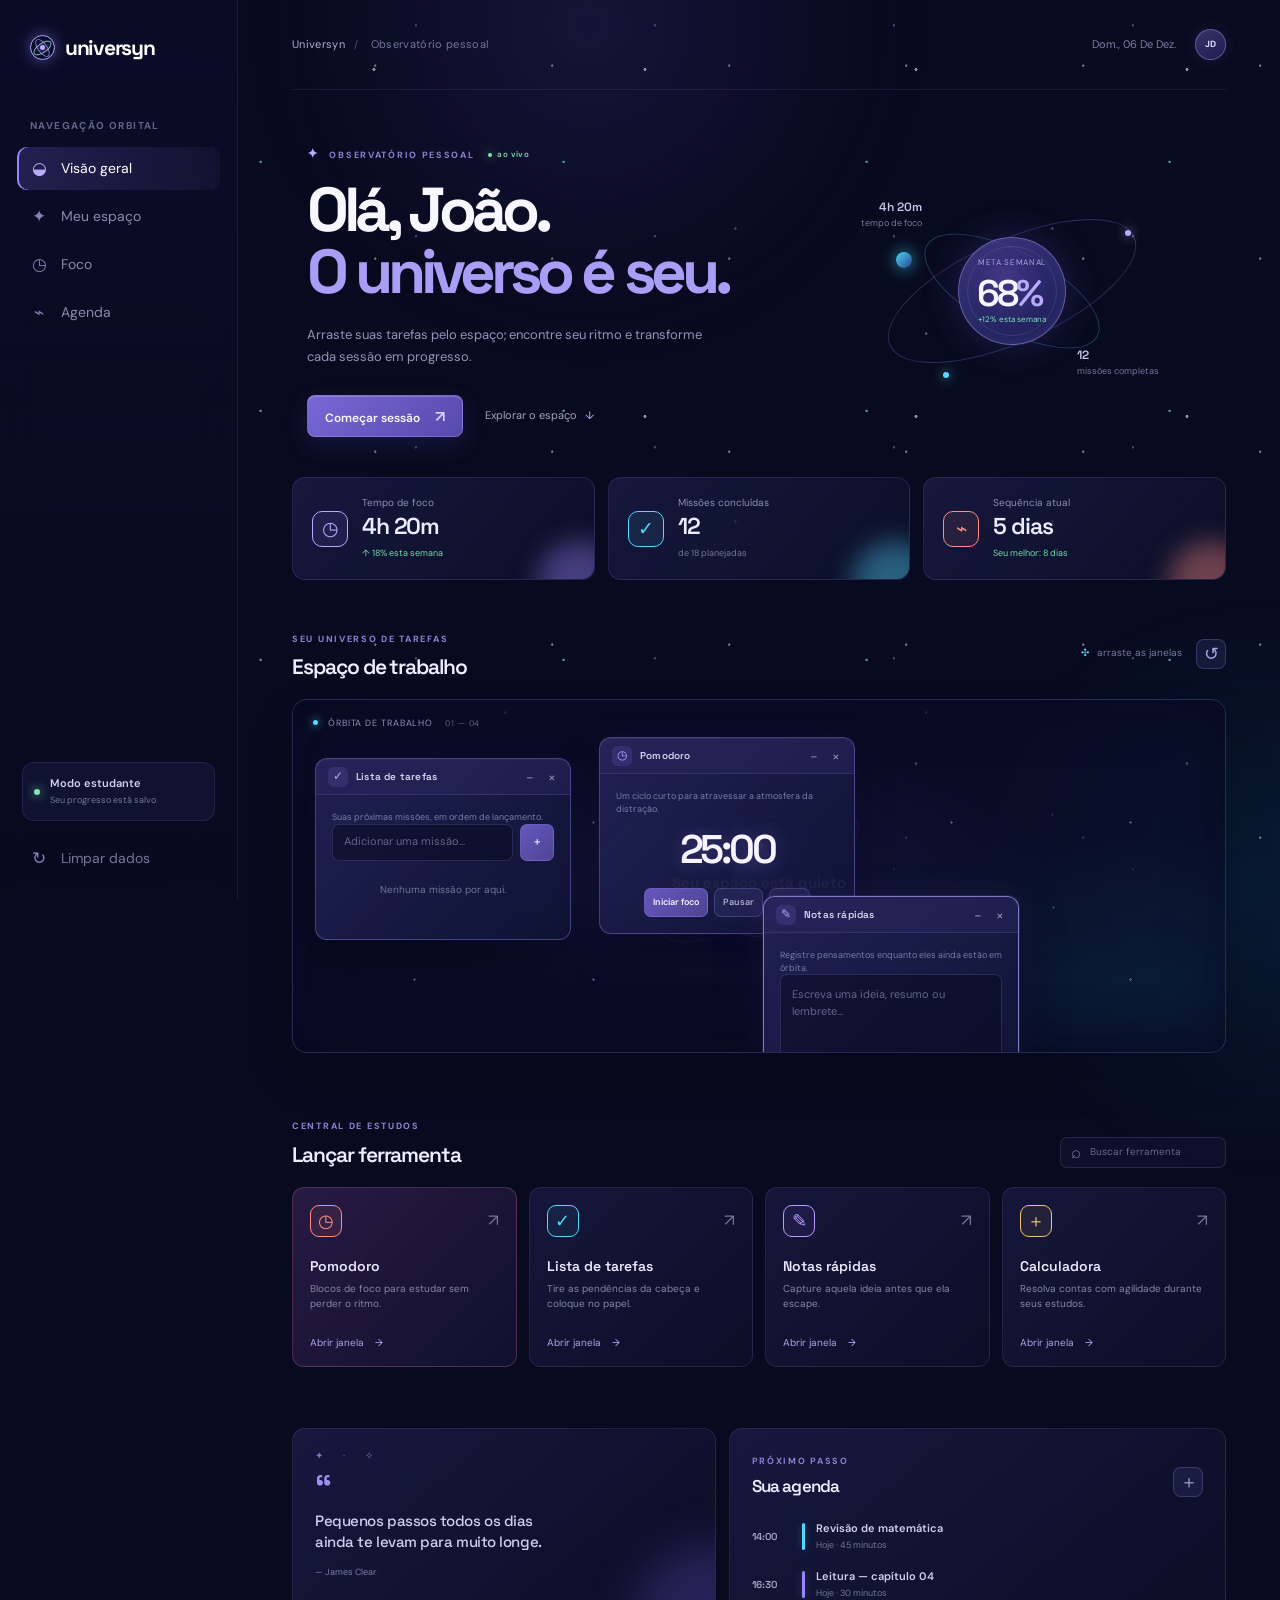
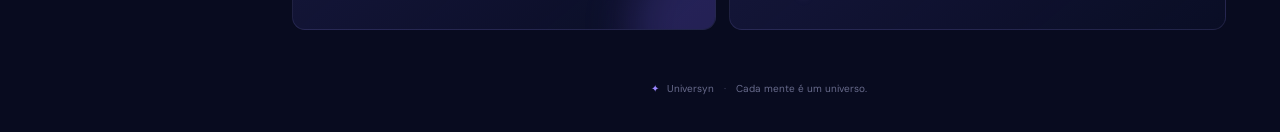
==== index.html @ 0c70b674 "Reapply "feat: retomar vibe espacial com janelas orbitais" This reverts commit a7b4dc9fd973f081919d8" ====
<!doctype html>
<html lang="pt-BR">
<head>
  <meta charset="UTF-8">
  <meta name="viewport" content="width=device-width, initial-scale=1.0">
  <meta name="theme-color" content="#080b1f">
  <meta name="description" content="Universyn — seu universo pessoal de estudos.">
  <title>Universyn — Seu universo de estudos</title>
  <link rel="preconnect" href="https://fonts.googleapis.com">
  <link rel="preconnect" href="https://fonts.gstatic.com" crossorigin>
  <link href="https://fonts.googleapis.com/css2?family=DM+Sans:wght@400;500;600;700&family=Space+Grotesk:wght@500;600;700&display=swap" rel="stylesheet">
  <link rel="stylesheet" href="style.css">
</head>
<body>
  <div class="ambient ambient-one" aria-hidden="true"></div>
  <div class="ambient ambient-two" aria-hidden="true"></div>
  <div class="stars stars-back" aria-hidden="true"></div>
  <div class="stars stars-front" aria-hidden="true"></div>

  <div class="app-shell">
    <aside class="sidebar" id="sidebar" aria-label="Navegação principal">
      <div class="sidebar-top">
        <a class="brand" href="#inicio" aria-label="Universyn início">
          <span class="brand-mark"><span></span></span>
          <span>universyn</span>
        </a>
        <button class="close-sidebar" id="close-sidebar" aria-label="Fechar menu">×</button>
      </div>
      <div class="sidebar-label">Navegação orbital</div>
      <nav class="nav-list">
        <a class="nav-link active" href="#inicio"><span class="nav-icon">◒</span><span>Visão geral</span></a>
        <a class="nav-link" href="#workspace"><span class="nav-icon">✦</span><span>Meu espaço</span></a>
        <a class="nav-link" href="#foco"><span class="nav-icon">◷</span><span>Foco</span></a>
        <a class="nav-link" href="#agenda"><span class="nav-icon">⌁</span><span>Agenda</span></a>
      </nav>
      <div class="sidebar-bottom">
        <div class="mini-card">
          <span class="status-dot"></span>
          <div><strong>Modo estudante</strong><small>Seu progresso está salvo</small></div>
        </div>
        <button class="nav-link ghost" id="reset-data"><span class="nav-icon">↻</span><span>Limpar dados</span></button>
      </div>
    </aside>

    <main class="main-content" id="inicio">
      <header class="topbar">
        <button class="mobile-menu" id="mobile-menu" aria-label="Abrir menu">☰</button>
        <div class="breadcrumb"><span>Universyn</span><i>/</i> Observatório pessoal</div>
        <div class="top-actions"><span class="date-label" id="current-date"></span><button class="avatar" aria-label="Perfil de João">JD</button></div>
      </header>

      <section class="hero-section">
        <div class="hero-copy">
          <div class="eyebrow"><span class="spark">✦</span> OBSERVATÓRIO PESSOAL <span class="live-pill"><b></b> ao vivo</span></div>
          <h1>Olá, João.<br><em>O universo é seu.</em></h1>
          <p>Arraste suas tarefas pelo espaço, encontre seu ritmo e transforme cada sessão em progresso.</p>
          <div class="hero-actions">
            <button class="primary-btn" data-open-tool="pomodoro">Começar sessão <span>↗</span></button>
            <a class="text-link" href="#workspace">Explorar o espaço <span>↓</span></a>
          </div>
        </div>
        <div class="hero-orbit" aria-label="Resumo do progresso semanal">
          <div class="planet planet-small"></div>
          <div class="orbit-ring ring-outer"></div>
          <div class="orbit-ring ring-inner"></div>
          <div class="orbit-dot dot-violet"></div>
          <div class="orbit-dot dot-cyan"></div>
          <div class="orbit-core"><span>meta semanal</span><strong>68<span>%</span></strong><small>+12% esta semana</small></div>
          <span class="orbit-caption caption-one">4h 20m <small>tempo de foco</small></span>
          <span class="orbit-caption caption-two">12 <small>missões completas</small></span>
        </div>
      </section>

      <section class="stats-grid" aria-label="Resumo dos estudos">
        <article class="stat-card stat-violet"><div class="stat-icon">◷</div><div><span>Tempo de foco</span><strong>4h 20m</strong><small class="positive">↑ 18% esta semana</small></div><span class="stat-glow"></span></article>
        <article class="stat-card stat-cyan"><div class="stat-icon">✓</div><div><span>Missões concluídas</span><strong id="completed-count">12</strong><small>de 18 planejadas</small></div><span class="stat-glow"></span></article>
        <article class="stat-card stat-orange"><div class="stat-icon">⌁</div><div><span>Sequência atual</span><strong>5 dias</strong><small class="positive">Seu melhor: 8 dias</small></div><span class="stat-glow"></span></article>
      </section>

      <section class="workspace-section" id="workspace">
        <div class="section-heading workspace-heading">
          <div><span class="eyebrow">SEU UNIVERSO DE TAREFAS</span><h2>Espaço de trabalho</h2></div>
          <div class="workspace-tools"><span class="drag-hint"><span class="drag-cursor">✣</span> arraste as janelas</span><button class="icon-btn" id="reset-windows" aria-label="Reorganizar janelas" title="Reorganizar janelas">↺</button></div>
        </div>
        <div class="workspace-stage" id="workspace-stage" aria-label="Área espacial para organizar suas ferramentas">
          <div class="stage-grid" aria-hidden="true"></div>
          <div class="stage-sun" aria-hidden="true"><span></span></div>
          <div class="stage-label"><span class="signal-dot"></span> órbita de trabalho <small>01 — 04</small></div>
          <div class="window-layer" id="window-layer"></div>
          <div class="empty-workspace" id="empty-workspace" hidden><span>✦</span><strong>Seu espaço está quieto</strong><p>Abra uma ferramenta para lançar uma nova janela em órbita.</p></div>
        </div>
        <div class="window-dock" id="window-dock" aria-label="Janelas minimizadas"></div>
      </section>

      <section class="tools-section" id="ferramentas">
        <div class="section-heading"><div><span class="eyebrow">CENTRAL DE ESTUDOS</span><h2>Lançar ferramenta</h2></div><div class="search-wrap"><span>⌕</span><input id="tool-search" type="search" placeholder="Buscar ferramenta" aria-label="Buscar ferramenta"></div></div>
        <section class="tools-grid" id="tools-grid">
          <article class="tool-card featured" data-tool-card data-name="pomodoro foco"><div class="tool-top"><span class="tool-symbol coral">◷</span><span class="card-arrow">↗</span></div><h3>Pomodoro</h3><p>Blocos de foco para estudar sem perder o ritmo.</p><button class="tool-link" data-open-tool="pomodoro">Abrir janela <span>→</span></button></article>
          <article class="tool-card" data-tool-card data-name="tarefas to do lista"><div class="tool-top"><span class="tool-symbol cyan">✓</span><span class="card-arrow">↗</span></div><h3>Lista de tarefas</h3><p>Tire as pendências da cabeça e coloque no papel.</p><button class="tool-link" data-open-tool="todo">Abrir janela <span>→</span></button></article>
          <article class="tool-card" data-tool-card data-name="notas anotacoes"><div class="tool-top"><span class="tool-symbol purple">✎</span><span class="card-arrow">↗</span></div><h3>Notas rápidas</h3><p>Capture aquela ideia antes que ela escape.</p><button class="tool-link" data-open-tool="notes">Abrir janela <span>→</span></button></article>
          <article class="tool-card" data-tool-card data-name="calculadora calculo"><div class="tool-top"><span class="tool-symbol gold">＋</span><span class="card-arrow">↗</span></div><h3>Calculadora</h3><p>Resolva contas com agilidade durante seus estudos.</p><button class="tool-link" data-open-tool="calculator">Abrir janela <span>→</span></button></article>
        </section>
      </section>

      <section class="bottom-grid" id="foco">
        <article class="quote-card"><div class="quote-stars">✦　·　✧</div><span class="quote-mark">“</span><p>Pequenos passos todos os dias ainda te levam para muito longe.</p><span class="quote-author">— James Clear</span></article>
        <article class="agenda-card" id="agenda"><div class="section-heading compact"><div><span class="eyebrow">PRÓXIMO PASSO</span><h2>Sua agenda</h2></div><button class="icon-btn" id="add-event" aria-label="Adicionar compromisso">＋</button></div><div class="agenda-item"><span class="agenda-time">14:00</span><div class="agenda-line blue-line"></div><div><strong>Revisão de matemática</strong><small>Hoje · 45 minutos</small></div></div><div class="agenda-item"><span class="agenda-time">16:30</span><div class="agenda-line purple-line"></div><div><strong>Leitura — capítulo 04</strong><small>Hoje · 30 minutos</small></div></div></article>
      </section>
      <footer><span class="footer-mark">✦</span> Universyn <span>·</span> Cada mente é um universo.</footer>
    </main>
  </div>

  <div class="toast" id="toast" role="status" aria-live="polite"></div>
  <script src="script.js"></script>
</body>
</html>
---- style.css ----
@import url('https://fonts.googleapis.com/css2?family=DM+Sans:wght@400;500;600;700&family=Space+Grotesk:wght@500;600;700&display=swap');

:root {
  --ink: #f5f4ff;
  --muted: #9294b8;
  --subtle: #64678f;
  --line: rgba(164, 161, 255, .14);
  --panel: rgba(18, 21, 55, .66);
  --panel-strong: rgba(23, 26, 67, .94);
  --violet: #9a86ff;
  --violet-bright: #b7aaff;
  --cyan: #55d8ff;
  --coral: #ff8d86;
  --gold: #f3c478;
  --green: #82e6b1;
  --sidebar-width: 238px;
  --ease-out: cubic-bezier(.23, 1, .32, 1);
  --ease-in-out: cubic-bezier(.77, 0, .175, 1);
}

* { box-sizing: border-box; }
html { scroll-behavior: smooth; }
body {
  margin: 0;
  min-width: 320px;
  background: #080b1f;
  color: var(--ink);
  font-family: 'DM Sans', sans-serif;
  font-size: 14px;
  line-height: 1.45;
  overflow-x: hidden;
}
button, input, textarea { font: inherit; }
button, a { -webkit-tap-highlight-color: transparent; }
button { cursor: pointer; }
a { color: inherit; text-decoration: none; }

.ambient, .stars { position: fixed; pointer-events: none; z-index: -2; }
.ambient { border-radius: 999px; filter: blur(8px); opacity: .7; }
.ambient-one { width: 54vw; height: 54vw; left: 19vw; top: -25vw; background: radial-gradient(circle, rgba(78, 63, 167, .27), rgba(24, 24, 77, .08) 55%, transparent 70%); }
.ambient-two { width: 48vw; height: 48vw; right: -22vw; bottom: -23vw; background: radial-gradient(circle, rgba(0, 151, 202, .16), transparent 68%); }
.stars { inset: 0; opacity: .55; background-repeat: repeat; }
.stars-back { z-index: -3; background-image: radial-gradient(circle at 12% 34%, rgba(255,255,255,.75) 0 1px, transparent 1.5px), radial-gradient(circle at 74% 12%, rgba(151,178,255,.65) 0 1px, transparent 1.5px), radial-gradient(circle at 32% 78%, rgba(255,255,255,.45) 0 1px, transparent 1.5px); background-size: 177px 193px, 239px 211px, 317px 293px; }
.stars-front { z-index: -1; opacity: .7; background-image: radial-gradient(circle at 38% 20%, rgba(255,255,255,.8) 0 1.2px, transparent 1.8px), radial-gradient(circle at 86% 65%, rgba(141,221,255,.8) 0 1px, transparent 1.6px), radial-gradient(circle at 20% 88%, rgba(189,170,255,.6) 0 1px, transparent 1.7px); background-size: 271px 347px, 303px 249px, 421px 379px; animation: star-drift 22s linear infinite; }
@keyframes star-drift { to { transform: translate3d(-20px, 14px, 0); } }

.app-shell { display: flex; min-height: 100vh; position: relative; }
.sidebar { width: var(--sidebar-width); min-height: 100vh; padding: 34px 17px 20px; display: flex; flex-direction: column; border-right: 1px solid rgba(165, 156, 255, .1); background: linear-gradient(180deg, rgba(10, 13, 40, .86), rgba(8, 11, 31, .54)); backdrop-filter: blur(22px); position: fixed; inset: 0 auto 0 0; z-index: 20; }
.sidebar-top { display: flex; align-items: center; justify-content: space-between; padding: 0 13px; }
.brand { display: inline-flex; align-items: center; gap: 10px; color: #fff; font: 700 21px 'Space Grotesk', sans-serif; letter-spacing: -.06em; }
.brand-mark { width: 25px; height: 25px; display: grid; place-items: center; border: 1.5px solid var(--violet-bright); border-radius: 50%; box-shadow: 0 0 15px rgba(148, 125, 255, .5); position: relative; }
.brand-mark::before, .brand-mark::after { content: ''; position: absolute; width: 19px; height: 8px; border: 1px solid rgba(159, 239, 255, .75); border-radius: 50%; transform: rotate(-35deg); }
.brand-mark::after { transform: rotate(55deg); border-color: rgba(178, 153, 255, .7); }
.brand-mark span { width: 5px; height: 5px; border-radius: 50%; background: var(--violet-bright); box-shadow: 0 0 7px var(--violet-bright); }
.sidebar-label { color: #62658a; font-size: 10px; font-weight: 700; letter-spacing: .14em; text-transform: uppercase; margin: 58px 13px 13px; }
.nav-list { display: grid; gap: 5px; }
.nav-link { color: #898cad; display: flex; align-items: center; gap: 13px; width: 100%; min-height: 43px; padding: 0 13px; border: 0; border-radius: 10px; background: transparent; text-align: left; transition: background .18s ease-out, color .18s ease-out, transform .18s ease-out; }
.nav-link:hover { color: #e4e1ff; background: rgba(126, 110, 229, .1); }
.nav-link:active { transform: scale(.98); }
.nav-link.active { color: #fff; background: linear-gradient(90deg, rgba(119, 102, 222, .23), rgba(95, 86, 173, .09)); box-shadow: inset 2px 0 0 var(--violet); }
.nav-icon { width: 18px; color: #8582bb; font-size: 17px; text-align: center; }
.nav-link.active .nav-icon { color: var(--violet-bright); }
.sidebar-bottom { margin-top: auto; }
.mini-card { display: flex; align-items: center; gap: 10px; margin: 0 5px 16px; padding: 13px 11px; border: 1px solid rgba(128, 120, 210, .16); background: rgba(28, 30, 72, .45); border-radius: 12px; }
.status-dot, .signal-dot, .live-pill b { display: inline-block; width: 6px; height: 6px; flex: 0 0 auto; border-radius: 50%; background: var(--green); box-shadow: 0 0 11px var(--green); }
.mini-card strong, .mini-card small { display: block; }
.mini-card strong { color: #d4d2ee; font-size: 11px; font-weight: 600; }
.mini-card small { margin-top: 2px; color: #74779b; font-size: 9px; }
.nav-link.ghost { color: #74779a; }
.close-sidebar { display: none; border: 0; background: none; color: #9b9cc0; font-size: 27px; }

.main-content { width: min(1160px, calc(100% - var(--sidebar-width))); margin-left: var(--sidebar-width); padding: 0 54px 36px; }
.topbar { min-height: 90px; display: flex; align-items: center; justify-content: space-between; border-bottom: 1px solid rgba(164, 161, 255, .1); }
.breadcrumb { color: #73769e; font-size: 11px; letter-spacing: .03em; }
.breadcrumb span { color: #acadd0; }
.breadcrumb i { margin: 0 9px; color: #45486d; font-style: normal; }
.top-actions { display: flex; align-items: center; gap: 19px; }
.date-label { color: #7c7fa5; font-size: 11px; text-transform: capitalize; }
.avatar { width: 31px; height: 31px; border: 1px solid rgba(175, 165, 255, .4); border-radius: 50%; color: #dedbff; background: linear-gradient(145deg, #3b326b, #1a1e4d); font-size: 9px; font-weight: 700; box-shadow: 0 0 13px rgba(145, 125, 255, .13); }
.mobile-menu { display: none; border: 0; color: #d5d2f5; background: transparent; font-size: 20px; }

.hero-section { min-height: 350px; display: flex; align-items: center; justify-content: space-between; gap: 30px; padding: 55px 15px 30px; }
.hero-copy { max-width: 560px; }
.eyebrow { color: #8d83d3; font-size: 9px; font-weight: 700; letter-spacing: .19em; text-transform: uppercase; }
.spark { color: var(--violet-bright); font-size: 13px; margin-right: 6px; }
.live-pill { display: inline-flex; align-items: center; gap: 5px; margin-left: 10px; color: #7cdab1; font-size: 8px; font-weight: 600; letter-spacing: .05em; text-transform: lowercase; vertical-align: 1px; }
.live-pill b { width: 4px; height: 4px; }
h1, h2, h3, p { margin: 0; }
h1 { margin-top: 15px; color: #f8f7ff; font: 700 clamp(39px, 5vw, 62px)/1.01 'Space Grotesk', sans-serif; letter-spacing: -.08em; }
h1 em { color: #a99df6; font-style: normal; }
.hero-copy > p { max-width: 425px; margin-top: 20px; color: #9294b7; font-size: 13px; line-height: 1.7; }
.hero-actions { display: flex; align-items: center; gap: 22px; margin-top: 27px; }
.primary-btn { min-height: 42px; padding: 0 17px; border: 1px solid rgba(190, 182, 255, .25); border-radius: 8px; color: #faf9ff; background: linear-gradient(135deg, #7867d5, #5849ad); font-size: 12px; font-weight: 600; box-shadow: 0 8px 22px rgba(73, 57, 181, .22), inset 0 1px 0 rgba(255,255,255,.18); transition: transform .16s var(--ease-out), box-shadow .16s ease-out; }
.primary-btn:hover { transform: translateY(-2px); box-shadow: 0 11px 28px rgba(73, 57, 181, .34), inset 0 1px 0 rgba(255,255,255,.18); }
.primary-btn:active, .icon-btn:active, .tool-link:active { transform: scale(.97); }
.primary-btn span { margin-left: 12px; color: #d7d0ff; font-size: 16px; }
.text-link { color: #a4a2bf; font-size: 11px; transition: color .18s ease-out; }
.text-link:hover { color: #e3defe; }
.text-link span { margin-left: 5px; color: var(--violet-bright); }

.hero-orbit { width: 290px; height: 230px; flex: 0 0 auto; position: relative; margin: 0 54px 0 0; }
.orbit-ring { position: absolute; left: 50%; top: 50%; border: 1px solid rgba(150, 138, 255, .25); border-radius: 50%; transform: translate(-50%, -50%) rotate(-24deg); }
.ring-outer { width: 268px; height: 103px; }
.ring-inner { width: 194px; height: 79px; border-color: rgba(93, 209, 255, .25); transform: translate(-50%, -50%) rotate(28deg); }
.orbit-core { position: absolute; left: 50%; top: 50%; width: 108px; height: 108px; display: flex; flex-direction: column; align-items: center; justify-content: center; border: 1px solid rgba(186, 172, 255, .43); border-radius: 50%; background: radial-gradient(circle at 42% 35%, rgba(113, 93, 218, .55), rgba(32, 34, 94, .95) 68%); box-shadow: 0 0 35px rgba(96, 75, 208, .27), inset 0 0 20px rgba(187, 173, 255, .13); transform: translate(-50%, -50%); z-index: 2; }
.orbit-core::before { content: ''; position: absolute; inset: 8px; border: 1px solid rgba(220, 214, 255, .12); border-radius: inherit; }
.orbit-core span { color: #aaa5da; font-size: 8px; letter-spacing: .08em; text-transform: uppercase; }
.orbit-core strong { margin: 1px 0 -3px; font: 600 37px 'Space Grotesk'; letter-spacing: -.08em; }
.orbit-core strong span { color: var(--violet-bright); font: inherit; }
.orbit-core small { color: #79e1b6; font-size: 8px; }
.planet { width: 16px; height: 16px; position: absolute; border-radius: 50%; background: linear-gradient(135deg, #4bd9f4, #27408e); box-shadow: 0 0 16px rgba(71, 215, 246, .75); }
.planet-small { left: 29px; top: 76px; }
.orbit-dot { width: 6px; height: 6px; position: absolute; border-radius: 50%; z-index: 3; }
.dot-violet { right: 26px; top: 54px; background: var(--violet-bright); box-shadow: 0 0 12px var(--violet-bright); }
.dot-cyan { left: 76px; bottom: 28px; background: var(--cyan); box-shadow: 0 0 12px var(--cyan); }
.orbit-caption { position: absolute; color: #c8c4ef; font: 600 12px 'Space Grotesk'; }
.orbit-caption small { display: block; margin-top: 2px; color: #74779c; font: 400 9px 'DM Sans'; }
.caption-one { left: -6px; top: 23px; text-align: right; }
.caption-two { right: -2px; bottom: 29px; }

.stats-grid { display: grid; grid-template-columns: repeat(3, 1fr); gap: 13px; padding: 10px 0 47px; }
.stat-card { min-height: 92px; display: flex; align-items: center; gap: 14px; padding: 18px 19px; border: 1px solid var(--line); border-radius: 13px; background: linear-gradient(130deg, rgba(27, 29, 72, .72), rgba(16, 19, 49, .48)); position: relative; overflow: hidden; transition: border-color .2s ease-out, transform .2s ease-out; }
.stat-card:hover { transform: translateY(-2px); border-color: rgba(170, 158, 255, .3); }
.stat-glow { position: absolute; width: 85px; height: 85px; right: -28px; bottom: -47px; border-radius: 50%; filter: blur(13px); opacity: .4; }
.stat-violet .stat-glow { background: var(--violet); }
.stat-cyan .stat-glow { background: var(--cyan); }
.stat-orange .stat-glow { background: var(--coral); }
.stat-icon { width: 36px; height: 36px; display: grid; place-items: center; border: 1px solid currentColor; border-radius: 10px; font-size: 19px; flex: 0 0 auto; }
.stat-violet .stat-icon { color: var(--violet-bright); background: rgba(138, 118, 248, .1); }
.stat-cyan .stat-icon { color: var(--cyan); background: rgba(83, 209, 246, .08); }
.stat-orange .stat-icon { color: var(--coral); background: rgba(255, 135, 128, .08); }
.stat-card span:not(.stat-glow) { display: block; color: #8d90b3; font-size: 10px; }
.stat-card strong { display: block; color: #ecebff; font: 600 23px 'Space Grotesk'; letter-spacing: -.05em; }
.stat-card small { color: #757899; font-size: 9px; }
.stat-card small.positive { color: #72dbac; }

.section-heading { display: flex; align-items: end; justify-content: space-between; gap: 20px; margin-bottom: 19px; }
h2 { margin-top: 6px; color: #eeeefe; font: 600 21px 'Space Grotesk'; letter-spacing: -.05em; }
.workspace-section { scroll-margin-top: 30px; }
.workspace-heading { align-items: center; }
.workspace-tools { display: flex; align-items: center; gap: 14px; }
.drag-hint { color: #777b9d; font-size: 10px; }
.drag-cursor { margin-right: 5px; color: var(--cyan); }
.icon-btn { width: 30px; height: 30px; display: grid; place-items: center; border: 1px solid rgba(151, 143, 239, .25); border-radius: 8px; color: #a9a4de; background: rgba(55, 53, 111, .32); font-size: 18px; transition: background .18s ease-out, transform .16s var(--ease-out); }
.icon-btn:hover { background: rgba(105, 88, 198, .27); }
.workspace-stage { height: 354px; border: 1px solid rgba(153, 147, 242, .2); border-radius: 15px; background: radial-gradient(ellipse at 43% 48%, rgba(59, 50, 137, .22), transparent 47%), radial-gradient(ellipse at 90% 80%, rgba(10, 130, 172, .1), transparent 36%), rgba(11, 14, 42, .65); box-shadow: inset 0 0 55px rgba(5, 6, 25, .5), 0 22px 45px rgba(2, 4, 18, .18); overflow: hidden; position: relative; }
.workspace-stage::before { content: ''; position: absolute; inset: 0; opacity: .5; background-image: radial-gradient(circle, rgba(211, 209, 255, .7) 0 1px, transparent 1.4px), radial-gradient(circle, rgba(94, 212, 255, .55) 0 1px, transparent 1.3px); background-position: 32px 44px, 118px 91px; background-size: 179px 157px, 257px 233px; }
.stage-grid { position: absolute; inset: -50%; opacity: .21; background-image: linear-gradient(rgba(143, 133, 234, .18) 1px, transparent 1px), linear-gradient(90deg, rgba(143, 133, 234, .18) 1px, transparent 1px); background-size: 44px 44px; transform: perspective(320px) rotateX(64deg) translateY(150px); transform-origin: center bottom; }
.stage-sun { position: absolute; left: 50%; top: 50%; width: 122px; height: 122px; border: 1px solid rgba(160, 143, 255, .17); border-radius: 50%; transform: translate(-50%, -50%); }
.stage-sun::before, .stage-sun::after { content: ''; position: absolute; inset: -22px; border: 1px solid rgba(99, 211, 246, .12); border-radius: 50%; transform: rotate(28deg) scaleY(.38); }
.stage-sun::after { inset: -53px; border-color: rgba(167, 135, 255, .1); transform: rotate(-30deg) scaleY(.35); }
.stage-sun span { position: absolute; inset: 33px; border-radius: 50%; background: radial-gradient(circle at 35% 30%, #8979de, #3c337f 52%, #1a1b52 78%); box-shadow: 0 0 50px rgba(105, 90, 225, .46), 0 0 90px rgba(80, 57, 200, .2); }
.stage-label { position: absolute; top: 17px; left: 20px; color: #8f91b5; font-size: 9px; letter-spacing: .1em; text-transform: uppercase; z-index: 2; }
.stage-label small { margin-left: 9px; color: #5f638b; font-size: 8px; }
.signal-dot { width: 5px; height: 5px; margin-right: 7px; vertical-align: 1px; background: var(--cyan); box-shadow: 0 0 8px var(--cyan); }
.window-layer { position: absolute; inset: 0; z-index: 4; }
.window-dock { min-height: 0; display: flex; flex-wrap: wrap; gap: 8px; margin-top: 10px; }
.window-dock:empty { display: none; }
.dock-item { min-height: 28px; display: inline-flex; align-items: center; gap: 7px; padding: 0 10px; border: 1px solid rgba(151, 143, 239, .22); border-radius: 7px; color: #b9b6df; background: rgba(35, 35, 79, .72); font-size: 10px; transition: background .18s ease-out, color .18s ease-out; }
.dock-item:hover { color: #fff; background: rgba(89, 74, 165, .58); }
.dock-item span { color: var(--violet-bright); }
.empty-workspace { position: absolute; inset: 0; z-index: 3; display: flex; align-items: center; justify-content: center; flex-direction: column; color: #8588ab; text-align: center; }
.empty-workspace > span { color: var(--violet-bright); font-size: 26px; }
.empty-workspace strong { margin-top: 8px; color: #d3d0f3; font: 600 15px 'Space Grotesk'; }
.empty-workspace p { max-width: 230px; margin-top: 4px; color: #727695; font-size: 10px; }

.tool-window { width: 256px; min-height: 182px; position: absolute; border: 1px solid rgba(168, 158, 255, .32); border-radius: 12px; background: linear-gradient(135deg, rgba(34, 34, 86, .95), rgba(15, 19, 52, .94)); box-shadow: 0 17px 37px rgba(1, 2, 14, .44), inset 0 1px 0 rgba(255,255,255,.07), 0 0 25px rgba(109, 89, 216, .08); overflow: hidden; transform-origin: center; animation: window-in .28s var(--ease-out) both; transition: box-shadow .18s ease-out, border-color .18s ease-out, opacity .18s ease-out; }
.tool-window:hover { border-color: rgba(176, 163, 255, .48); }
.tool-window.is-active { border-color: rgba(180, 168, 255, .68); box-shadow: 0 22px 43px rgba(1, 2, 14, .54), 0 0 0 1px rgba(154, 134, 255, .15), 0 0 34px rgba(109, 89, 216, .16); }
.tool-window.is-minimized { display: none; }
@keyframes window-in { from { opacity: 0; transform: scale(.96) translateY(7px); } to { opacity: 1; transform: scale(1) translateY(0); } }
.window-bar { height: 36px; display: flex; align-items: center; gap: 8px; padding: 0 9px 0 12px; border-bottom: 1px solid rgba(162, 152, 244, .14); background: rgba(43, 41, 99, .42); user-select: none; cursor: grab; }
.window-bar:active { cursor: grabbing; }
.window-symbol { width: 20px; height: 20px; display: grid; place-items: center; border-radius: 6px; color: var(--violet-bright); background: rgba(142, 121, 244, .15); font-size: 12px; }
.window-title { flex: 1; color: #d7d5ef; font: 600 10px 'Space Grotesk'; letter-spacing: .02em; }
.window-controls { display: flex; gap: 4px; }
.window-control { width: 18px; height: 18px; display: grid; place-items: center; padding: 0; border: 0; border-radius: 5px; color: #8e90b3; background: transparent; font-size: 14px; line-height: 1; }
.window-control:hover { color: #fff; background: rgba(255,255,255,.1); }
.window-control.close:hover { color: #ffaaa9; background: rgba(255, 103, 127, .13); }
.window-content { padding: 16px; }
.window-kicker { color: #777ca7; font-size: 9px; line-height: 1.4; }
.window-content form { display: flex; gap: 7px; margin-bottom: 10px; }
.field { width: 100%; min-height: 37px; padding: 0 11px; border: 1px solid rgba(153, 147, 224, .2); border-radius: 7px; outline: none; color: #e8e6ff; background: rgba(8, 11, 33, .53); font-size: 11px; transition: border-color .18s ease-out, box-shadow .18s ease-out; }
.field::placeholder { color: #626688; }
.field:focus { border-color: rgba(157, 139, 255, .62); box-shadow: 0 0 0 3px rgba(133, 111, 255, .1); }
.notes { min-height: 108px; padding: 11px; resize: vertical; line-height: 1.55; }
.modal-btn, .secondary-btn { min-height: 36px; padding: 0 11px; border: 1px solid rgba(174, 160, 255, .22); border-radius: 7px; color: #f4f1ff; background: linear-gradient(135deg, #6656be, #4e4493); font-size: 10px; font-weight: 600; white-space: nowrap; }
.modal-btn:hover { background: linear-gradient(135deg, #7967d4, #5d4fb0); }
.secondary-btn { color: #b0b0d1; background: rgba(70, 66, 129, .3); }
.secondary-btn:hover { color: #fff; background: rgba(92, 84, 167, .4); }
.todo-row { min-height: 33px; display: flex; align-items: center; gap: 8px; padding: 4px 0; border-bottom: 1px solid rgba(155, 148, 225, .1); }
.todo-row:last-child { border-bottom: 0; }
.todo-row input { accent-color: var(--violet); }
.todo-row span { flex: 1; color: #c8c7e4; font-size: 11px; }
.todo-row.done span { color: #787b9a; text-decoration: line-through; }
.todo-row button { border: 0; color: #757798; background: transparent; font-size: 16px; }
.todo-row button:hover { color: #ff999d; }
.empty-message { color: #727694; font-size: 10px; text-align: center; padding: 12px 0 2px; }
.timer { padding: 9px 0 13px; color: #f7f4ff; font: 600 40px 'Space Grotesk'; letter-spacing: -.08em; text-align: center; text-shadow: 0 0 18px rgba(166, 143, 255, .28); }
.timer-actions { display: flex; gap: 6px; justify-content: center; }
.timer-actions button { min-height: 29px; padding: 0 8px; font-size: 9px; }
.calc-display { margin-bottom: 9px; color: #e9e5ff; font: 600 17px 'Space Grotesk'; text-align: right; }
.calc-grid { display: grid; grid-template-columns: repeat(4, 1fr); gap: 5px; }
.calc-grid button { min-height: 27px; padding: 0; border: 1px solid rgba(140, 134, 208, .17); border-radius: 6px; color: #b9b9d8; background: rgba(71, 66, 134, .25); font-size: 10px; }
.calc-grid button:hover { color: #fff; background: rgba(110, 92, 196, .46); }

.tools-section { padding-top: 61px; scroll-margin-top: 20px; }
.search-wrap { width: 166px; height: 31px; display: flex; align-items: center; gap: 7px; padding: 0 10px; border: 1px solid rgba(150, 145, 223, .18); border-radius: 7px; background: rgba(22, 24, 60, .44); }
.search-wrap span { color: #787c9f; font-size: 17px; }
.search-wrap input { width: 100%; border: 0; outline: 0; color: #cfcced; background: transparent; font-size: 10px; }
.search-wrap input::placeholder { color: #66698b; }
.tools-grid { display: grid; grid-template-columns: repeat(4, 1fr); gap: 12px; }
.tool-card { min-height: 180px; display: flex; flex-direction: column; padding: 17px 17px 15px; border: 1px solid rgba(146, 140, 217, .15); border-radius: 12px; background: linear-gradient(135deg, rgba(28, 29, 73, .66), rgba(15, 19, 48, .5)); transition: transform .22s var(--ease-out), border-color .22s ease-out, background .22s ease-out; }
.tool-card:hover { transform: translateY(-4px); border-color: rgba(170, 157, 255, .4); background: linear-gradient(135deg, rgba(43, 40, 98, .78), rgba(17, 21, 55, .63)); }
.tool-card.featured { border-color: rgba(222, 124, 143, .26); background: linear-gradient(135deg, rgba(56, 34, 84, .67), rgba(23, 21, 61, .55)); }
.tool-top { display: flex; align-items: center; justify-content: space-between; }
.tool-symbol { width: 32px; height: 32px; display: grid; place-items: center; border: 1px solid currentColor; border-radius: 9px; font-size: 18px; }
.tool-symbol.coral { color: var(--coral); background: rgba(255, 133, 129, .09); }
.tool-symbol.cyan { color: var(--cyan); background: rgba(83, 207, 247, .07); }
.tool-symbol.purple { color: #bb9bff; background: rgba(160, 120, 255, .08); }
.tool-symbol.gold { color: var(--gold); background: rgba(241, 191, 108, .08); }
.card-arrow { color: #72759a; font-size: 17px; transition: transform .18s ease-out, color .18s ease-out; }
.tool-card:hover .card-arrow { color: #c1b8ff; transform: translate(2px, -2px); }
.tool-card h3 { margin-top: 20px; color: #edeaff; font: 600 14px 'Space Grotesk'; }
.tool-card p { min-height: 35px; margin-top: 6px; color: #8487a9; font-size: 10px; line-height: 1.55; }
.tool-link { align-self: flex-start; margin-top: auto; padding: 8px 0 0; border: 0; color: #aaa4e3; background: transparent; font-size: 10px; transition: color .18s ease-out, transform .16s var(--ease-out); }
.tool-link span { padding-left: 8px; color: var(--violet-bright); }
.tool-link:hover { color: #eeebff; }

.bottom-grid { display: grid; grid-template-columns: .92fr 1.08fr; gap: 13px; padding-top: 61px; scroll-margin-top: 20px; }
.quote-card, .agenda-card { min-height: 190px; border: 1px solid rgba(146, 140, 217, .15); border-radius: 13px; background: linear-gradient(140deg, rgba(29, 30, 77, .68), rgba(13, 17, 44, .5)); }
.quote-card { padding: 20px 22px; position: relative; overflow: hidden; }
.quote-card::after { content: ''; position: absolute; width: 170px; height: 170px; right: -85px; bottom: -84px; border-radius: 50%; background: rgba(119, 99, 236, .24); filter: blur(22px); }
.quote-stars { color: rgba(174, 155, 255, .7); font-size: 10px; letter-spacing: 5px; }
.quote-mark { display: block; margin-top: 15px; color: #9d90eb; font: 600 35px 'Space Grotesk'; line-height: .6; }
.quote-card p { max-width: 260px; margin-top: 11px; color: #d1cff0; font: 500 15px/1.42 'Space Grotesk'; letter-spacing: -.03em; }
.quote-author { display: block; margin-top: 13px; color: #7c7fa2; font-size: 9px; }
.agenda-card { padding: 20px 22px; }
.section-heading.compact { margin-bottom: 16px; }
.section-heading.compact h2 { font-size: 17px; }
.agenda-item { min-height: 48px; display: grid; grid-template-columns: 39px 3px 1fr; align-items: center; gap: 11px; }
.agenda-time { color: #a8a6c7; font: 600 10px 'Space Grotesk'; }
.agenda-line { width: 3px; height: 27px; border-radius: 4px; }
.blue-line { background: var(--cyan); box-shadow: 0 0 10px rgba(85, 216, 255, .32); }
.purple-line { background: var(--violet); box-shadow: 0 0 10px rgba(154, 134, 255, .32); }
.agenda-item strong, .agenda-item small { display: block; }
.agenda-item strong { color: #d3d1ed; font-size: 11px; font-weight: 600; }
.agenda-item small { margin-top: 2px; color: #747797; font-size: 9px; }
footer { padding: 52px 0 0; color: #686b8c; font-size: 10px; text-align: center; }
footer span:not(.footer-mark) { margin: 0 7px; color: #454866; }
.footer-mark { margin-right: 5px; color: var(--violet); }
.toast { position: fixed; left: 50%; bottom: 24px; z-index: 50; padding: 10px 15px; border: 1px solid rgba(170, 159, 255, .3); border-radius: 8px; color: #ebe8ff; background: rgba(28, 27, 68, .94); box-shadow: 0 13px 27px rgba(0,0,0,.25); font-size: 11px; opacity: 0; pointer-events: none; transform: translate(-50%, 10px); transition: opacity .2s var(--ease-out), transform .2s var(--ease-out); }
.toast.show { opacity: 1; transform: translate(-50%, 0); }
body.is-dragging { user-select: none; }
body.is-dragging .tool-window { transition: none; }

@media (max-width: 1000px) {
  .main-content { padding-left: 35px; padding-right: 35px; }
  .hero-orbit { margin-right: 0; transform: scale(.88); }
  .tools-grid { grid-template-columns: repeat(2, 1fr); }
}
@media (max-width: 760px) {
  :root { --sidebar-width: 0px; }
  .sidebar { width: 245px; padding-top: 22px; transform: translateX(-102%); box-shadow: 15px 0 35px rgba(0,0,0,.4); transition: transform .24s var(--ease-out); }
  .sidebar.open { transform: translateX(0); }
  .close-sidebar { display: block; }
  .main-content { width: 100%; margin-left: 0; padding: 0 20px 30px; }
  .topbar { min-height: 70px; }
  .mobile-menu { display: block; }
  .breadcrumb { margin-right: auto; margin-left: 13px; }
  .date-label { display: none; }
  .hero-section { min-height: unset; flex-direction: column; align-items: flex-start; padding: 47px 4px 20px; }
  .hero-orbit { align-self: center; margin: 12px 0 0; }
  .stats-grid { gap: 8px; padding-bottom: 35px; }
  .stat-card { gap: 9px; padding: 13px 10px; }
  .stat-icon { width: 29px; height: 29px; font-size: 15px; border-radius: 8px; }
  .stat-card strong { font-size: 17px; }
  .stat-card span:not(.stat-glow) { font-size: 8px; white-space: nowrap; }
  .stat-card small { font-size: 7px; }
  .workspace-stage { height: 390px; }
  .tool-window { width: min(256px, calc(100vw - 68px)); }
  .window-layer { overflow: hidden; }
  .tools-section, .bottom-grid { padding-top: 46px; }
  .section-heading { align-items: flex-start; flex-direction: column; gap: 13px; }
  .workspace-heading { flex-direction: row; align-items: center; }
  .drag-hint { display: none; }
  .search-wrap { width: 100%; }
  .bottom-grid { grid-template-columns: 1fr; }
}
@media (max-width: 470px) {
  h1 { font-size: 41px; }
  .hero-copy > p { font-size: 12px; }
  .hero-actions { gap: 15px; }
  .primary-btn { font-size: 11px; }
  .hero-orbit { transform: scale(.78); transform-origin: top center; margin-bottom: -30px; }
  .stats-grid { grid-template-columns: 1fr; }
  .stat-card { min-height: 67px; }
  .stat-card span:not(.stat-glow) { font-size: 10px; }
  .stat-card strong { font-size: 20px; }
  .stat-card small { font-size: 9px; }
  .workspace-stage { height: 420px; }
  .tool-window { width: calc(100% - 32px); }
  .tools-grid { grid-template-columns: 1fr; }
  .tool-card { min-height: 155px; }
  .workspace-tools { gap: 6px; }
  .workspace-heading h2 { font-size: 18px; }
}
@media (prefers-reduced-motion: reduce) {
  *, *::before, *::after { scroll-behavior: auto !important; animation-duration: .01ms !important; animation-iteration-count: 1 !important; transition-duration: .01ms !important; }
}
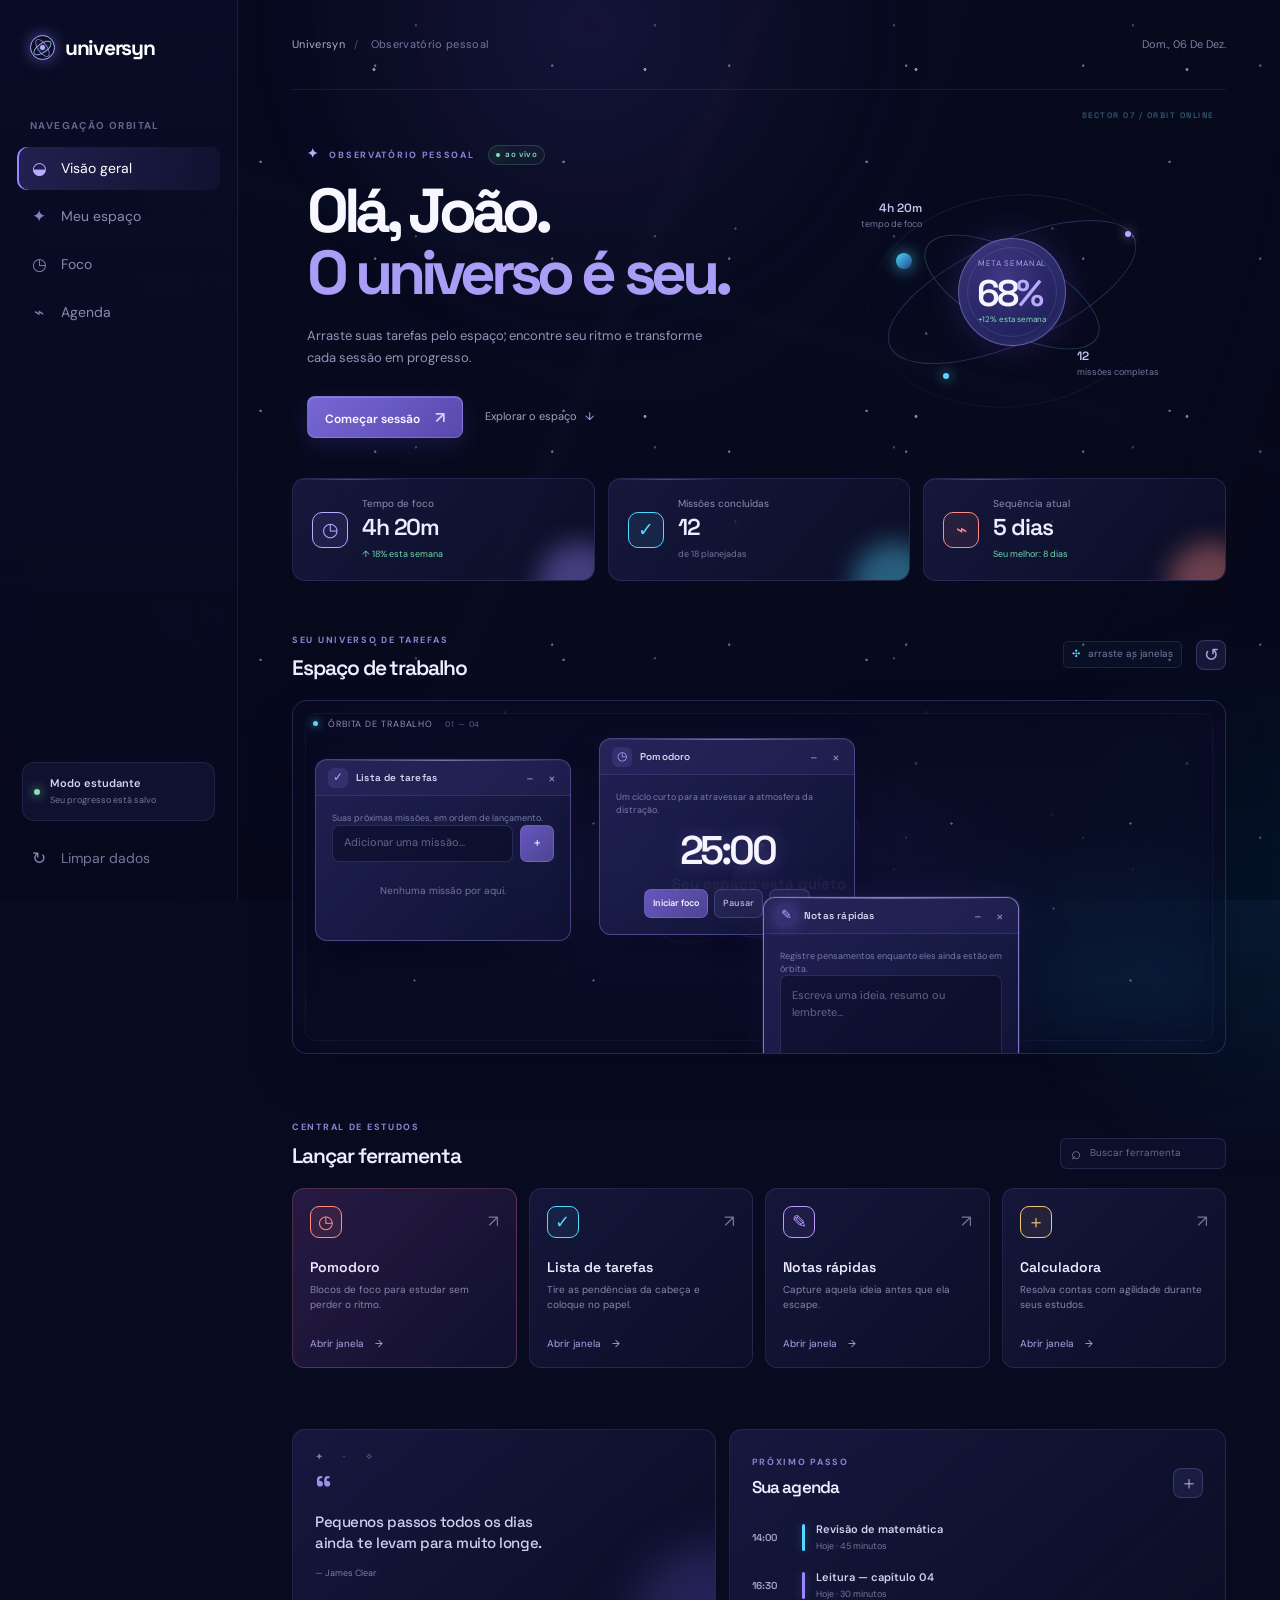
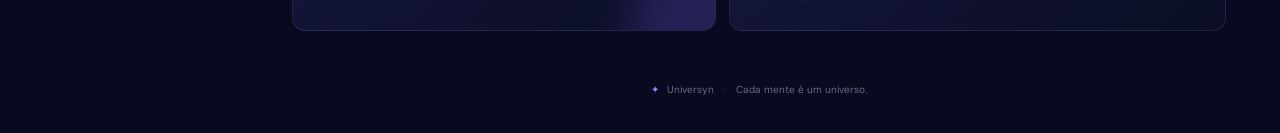
==== commit 9e859db3: "feat: elevar acabamento visual do observatorio" ====
--- a/index.html
+++ b/index.html
@@ -46,7 +46,7 @@
       <header class="topbar">
         <button class="mobile-menu" id="mobile-menu" aria-label="Abrir menu">☰</button>
         <div class="breadcrumb"><span>Universyn</span><i>/</i> Observatório pessoal</div>
-        <div class="top-actions"><span class="date-label" id="current-date"></span><button class="avatar" aria-label="Perfil de João">JD</button></div>
+        <div class="top-actions"><span class="date-label" id="current-date"></span></div>
       </header>
 
       <section class="hero-section">
--- a/style.css
+++ b/style.css
@@ -76,7 +76,7 @@
 .breadcrumb i { margin: 0 9px; color: #45486d; font-style: normal; }
 .top-actions { display: flex; align-items: center; gap: 19px; }
 .date-label { color: #7c7fa5; font-size: 11px; text-transform: capitalize; }
-.avatar { width: 31px; height: 31px; border: 1px solid rgba(175, 165, 255, .4); border-radius: 50%; color: #dedbff; background: linear-gradient(145deg, #3b326b, #1a1e4d); font-size: 9px; font-weight: 700; box-shadow: 0 0 13px rgba(145, 125, 255, .13); }
+
 .mobile-menu { display: none; border: 0; color: #d5d2f5; background: transparent; font-size: 20px; }
 
 .hero-section { min-height: 350px; display: flex; align-items: center; justify-content: space-between; gap: 30px; padding: 55px 15px 30px; }
@@ -308,3 +308,88 @@
 @media (prefers-reduced-motion: reduce) {
   *, *::before, *::after { scroll-behavior: auto !important; animation-duration: .01ms !important; animation-iteration-count: 1 !important; transition-duration: .01ms !important; }
 }
+
+/* Premium observatory finish */
+body::before {
+  content: '';
+  position: fixed;
+  inset: 0;
+  z-index: -1;
+  pointer-events: none;
+  opacity: .16;
+  background: linear-gradient(115deg, transparent 0 44%, rgba(154, 134, 255, .09) 45%, transparent 46% 100%), linear-gradient(15deg, transparent 0 62%, rgba(85, 216, 255, .06) 63%, transparent 64% 100%);
+  mix-blend-mode: screen;
+}
+body::after {
+  content: '';
+  position: fixed;
+  inset: 0;
+  z-index: -1;
+  pointer-events: none;
+  background: radial-gradient(ellipse at 50% -20%, transparent 38%, rgba(2, 3, 16, .34) 100%);
+}
+button:focus-visible, a:focus-visible, input:focus-visible, textarea:focus-visible {
+  outline: 2px solid var(--cyan);
+  outline-offset: 3px;
+}
+.hero-section { position: relative; }
+.hero-section::before {
+  content: 'SECTOR 07  /  ORBIT ONLINE';
+  position: absolute;
+  right: 12px;
+  top: 20px;
+  color: rgba(119, 225, 255, .34);
+  font: 700 8px 'Space Grotesk';
+  letter-spacing: .19em;
+}
+.hero-orbit::after {
+  content: '';
+  position: absolute;
+  inset: 18px 0 0;
+  border-top: 1px solid rgba(176, 160, 255, .11);
+  border-bottom: 1px solid rgba(176, 160, 255, .08);
+  border-radius: 50%;
+  transform: rotate(-7deg);
+  pointer-events: none;
+}
+.orbit-core { animation: core-breathe 4.8s ease-in-out infinite; }
+@keyframes core-breathe { 0%, 100% { box-shadow: 0 0 35px rgba(96, 75, 208, .27), inset 0 0 20px rgba(187, 173, 255, .13); } 50% { box-shadow: 0 0 52px rgba(111, 89, 239, .42), inset 0 0 25px rgba(214, 203, 255, .18); } }
+.workspace-stage::after {
+  content: '';
+  position: absolute;
+  inset: 12px;
+  border: 1px solid rgba(147, 137, 234, .07);
+  border-radius: 10px;
+  pointer-events: none;
+  z-index: 2;
+}
+.tool-card { transform-style: preserve-3d; }
+.tool-card:hover .tool-symbol { box-shadow: 0 0 20px currentColor; transform: translateZ(6px) rotate(-5deg); }
+.tool-symbol { transition: box-shadow .22s ease-out, transform .22s var(--ease-out); }
+.stat-card::before {
+  content: '';
+  position: absolute;
+  left: 0;
+  top: 0;
+  width: 38%;
+  height: 1px;
+  background: linear-gradient(90deg, transparent, rgba(222, 216, 255, .45), transparent);
+  opacity: .6;
+}
+.tool-window::before {
+  content: '';
+  position: absolute;
+  left: 18px;
+  right: 18px;
+  top: 0;
+  height: 1px;
+  background: linear-gradient(90deg, transparent, rgba(202, 190, 255, .8), transparent);
+  opacity: .6;
+  pointer-events: none;
+}
+.window-symbol { transition: transform .2s var(--ease-out), box-shadow .2s ease-out; }
+.tool-window.is-active .window-symbol { box-shadow: 0 0 14px rgba(154, 134, 255, .3); transform: scale(1.05); }
+.live-pill { padding: 3px 7px; border: 1px solid rgba(130, 230, 177, .18); border-radius: 999px; background: rgba(72, 158, 120, .08); }
+.drag-hint { padding: 5px 8px; border: 1px solid rgba(85, 216, 255, .13); border-radius: 5px; background: rgba(32, 76, 105, .1); }
+@media (max-width: 760px) { .hero-section::before { display: none; } }
+@media (prefers-reduced-motion: reduce) { .orbit-core { animation: none; } }
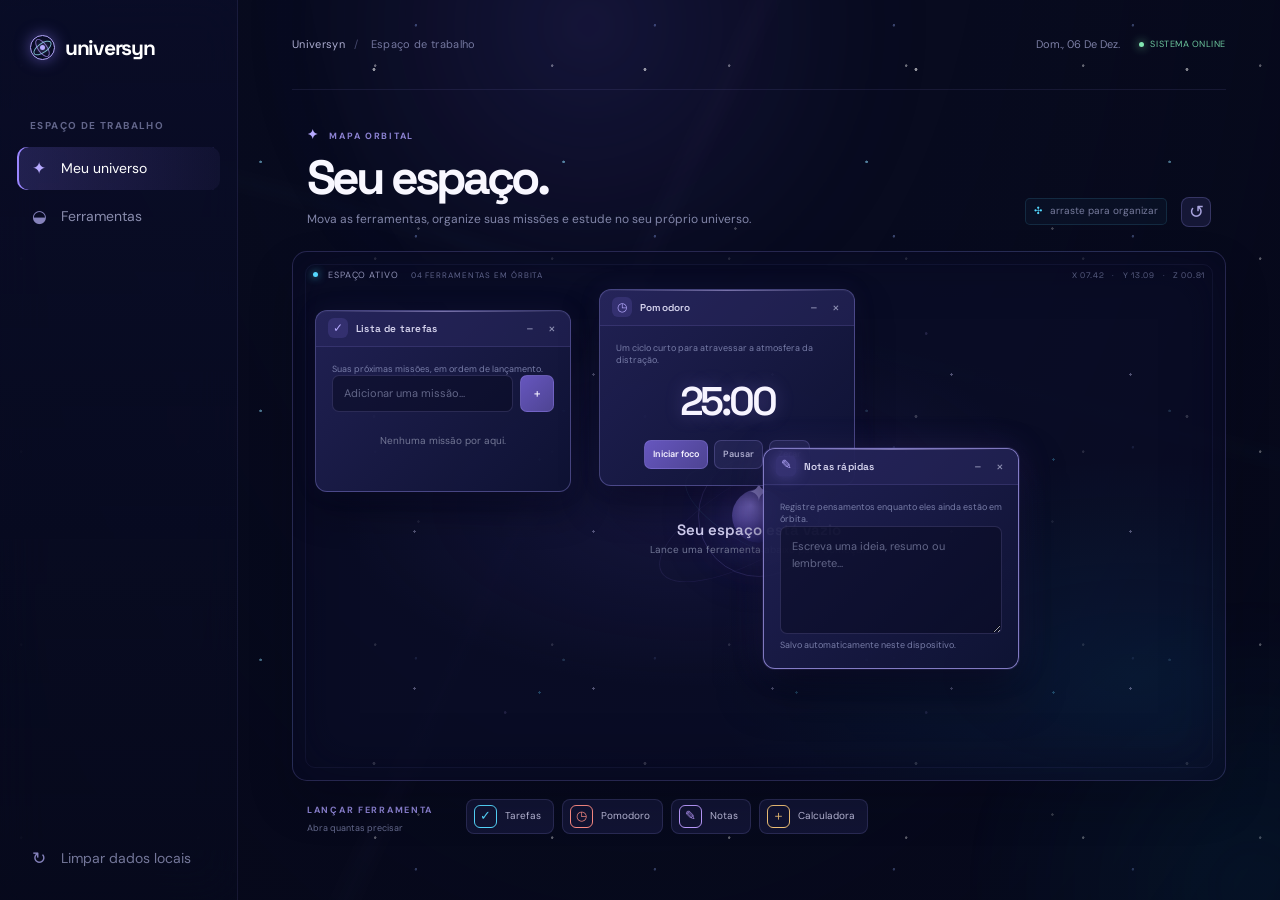
==== commit 9d7cbe84: "feat: transformar home em workspace espacial" ====
--- a/index.html
+++ b/index.html
@@ -4,8 +4,7 @@
   <meta charset="UTF-8">
   <meta name="viewport" content="width=device-width, initial-scale=1.0">
   <meta name="theme-color" content="#080b1f">
-  <meta name="description" content="Universyn — seu universo pessoal de estudos.">
-  <title>Universyn — Seu universo de estudos</title>
+  <title>Universyn — Espaço de trabalho</title>
   <link rel="preconnect" href="https://fonts.googleapis.com">
   <link rel="preconnect" href="https://fonts.gstatic.com" crossorigin>
   <link href="https://fonts.googleapis.com/css2?family=DM+Sans:wght@400;500;600;700&family=Space+Grotesk:wght@500;600;700&display=swap" rel="stylesheet">
@@ -17,99 +16,55 @@
   <div class="stars stars-back" aria-hidden="true"></div>
   <div class="stars stars-front" aria-hidden="true"></div>
 
-  <div class="app-shell">
+  <div class="app-shell workspace-app">
     <aside class="sidebar" id="sidebar" aria-label="Navegação principal">
       <div class="sidebar-top">
-        <a class="brand" href="#inicio" aria-label="Universyn início">
-          <span class="brand-mark"><span></span></span>
-          <span>universyn</span>
-        </a>
+        <a class="brand" href="#workspace" aria-label="Universyn início"><span class="brand-mark"><span></span></span><span>universyn</span></a>
         <button class="close-sidebar" id="close-sidebar" aria-label="Fechar menu">×</button>
       </div>
-      <div class="sidebar-label">Navegação orbital</div>
+      <div class="sidebar-label">Espaço de trabalho</div>
       <nav class="nav-list">
-        <a class="nav-link active" href="#inicio"><span class="nav-icon">◒</span><span>Visão geral</span></a>
-        <a class="nav-link" href="#workspace"><span class="nav-icon">✦</span><span>Meu espaço</span></a>
-        <a class="nav-link" href="#foco"><span class="nav-icon">◷</span><span>Foco</span></a>
-        <a class="nav-link" href="#agenda"><span class="nav-icon">⌁</span><span>Agenda</span></a>
+        <a class="nav-link active" href="#workspace"><span class="nav-icon">✦</span><span>Meu universo</span></a>
+        <a class="nav-link" href="#tools-launch"><span class="nav-icon">◒</span><span>Ferramentas</span></a>
       </nav>
       <div class="sidebar-bottom">
-        <div class="mini-card">
-          <span class="status-dot"></span>
-          <div><strong>Modo estudante</strong><small>Seu progresso está salvo</small></div>
-        </div>
-        <button class="nav-link ghost" id="reset-data"><span class="nav-icon">↻</span><span>Limpar dados</span></button>
+        <button class="nav-link ghost" id="reset-data"><span class="nav-icon">↻</span><span>Limpar dados locais</span></button>
       </div>
     </aside>
 
-    <main class="main-content" id="inicio">
+    <main class="main-content workspace-main" id="workspace">
       <header class="topbar">
         <button class="mobile-menu" id="mobile-menu" aria-label="Abrir menu">☰</button>
-        <div class="breadcrumb"><span>Universyn</span><i>/</i> Observatório pessoal</div>
-        <div class="top-actions"><span class="date-label" id="current-date"></span></div>
+        <div class="breadcrumb"><span>Universyn</span><i>/</i> Espaço de trabalho</div>
+        <div class="top-actions"><span class="date-label" id="current-date"></span><span class="connection-status"><b></b> sistema online</span></div>
       </header>
 
-      <section class="hero-section">
-        <div class="hero-copy">
-          <div class="eyebrow"><span class="spark">✦</span> OBSERVATÓRIO PESSOAL <span class="live-pill"><b></b> ao vivo</span></div>
-          <h1>Olá, João.<br><em>O universo é seu.</em></h1>
-          <p>Arraste suas tarefas pelo espaço, encontre seu ritmo e transforme cada sessão em progresso.</p>
-          <div class="hero-actions">
-            <button class="primary-btn" data-open-tool="pomodoro">Começar sessão <span>↗</span></button>
-            <a class="text-link" href="#workspace">Explorar o espaço <span>↓</span></a>
-          </div>
-        </div>
-        <div class="hero-orbit" aria-label="Resumo do progresso semanal">
-          <div class="planet planet-small"></div>
-          <div class="orbit-ring ring-outer"></div>
-          <div class="orbit-ring ring-inner"></div>
-          <div class="orbit-dot dot-violet"></div>
-          <div class="orbit-dot dot-cyan"></div>
-          <div class="orbit-core"><span>meta semanal</span><strong>68<span>%</span></strong><small>+12% esta semana</small></div>
-          <span class="orbit-caption caption-one">4h 20m <small>tempo de foco</small></span>
-          <span class="orbit-caption caption-two">12 <small>missões completas</small></span>
-        </div>
+      <section class="space-header">
+        <div><span class="eyebrow"><span class="spark">✦</span> MAPA ORBITAL</span><h1>Seu espaço.</h1><p>Mova as ferramentas, organize suas missões e estude no seu próprio universo.</p></div>
+        <div class="space-controls"><span class="drag-hint"><span class="drag-cursor">✣</span> arraste para organizar</span><button class="icon-btn" id="reset-windows" aria-label="Reorganizar ferramentas" title="Reorganizar ferramentas">↺</button></div>
       </section>
 
-      <section class="stats-grid" aria-label="Resumo dos estudos">
-        <article class="stat-card stat-violet"><div class="stat-icon">◷</div><div><span>Tempo de foco</span><strong>4h 20m</strong><small class="positive">↑ 18% esta semana</small></div><span class="stat-glow"></span></article>
-        <article class="stat-card stat-cyan"><div class="stat-icon">✓</div><div><span>Missões concluídas</span><strong id="completed-count">12</strong><small>de 18 planejadas</small></div><span class="stat-glow"></span></article>
-        <article class="stat-card stat-orange"><div class="stat-icon">⌁</div><div><span>Sequência atual</span><strong>5 dias</strong><small class="positive">Seu melhor: 8 dias</small></div><span class="stat-glow"></span></article>
+      <section class="workspace-stage workspace-stage-full" id="workspace-stage" aria-label="Espaço para organizar suas ferramentas">
+        <div class="stage-grid" aria-hidden="true"></div>
+        <div class="stage-sun" aria-hidden="true"><span></span></div>
+        <div class="stage-label"><span class="signal-dot"></span> espaço ativo <small>04 ferramentas em órbita</small></div>
+        <div class="stage-coordinates">X 07.42 <span>·</span> Y 13.09 <span>·</span> Z 00.81</div>
+        <div class="window-layer" id="window-layer"></div>
+        <div class="empty-workspace" id="empty-workspace" hidden><span>✦</span><strong>Seu espaço está vazio</strong><p>Lance uma ferramenta abaixo para começar.</p></div>
       </section>
 
-      <section class="workspace-section" id="workspace">
-        <div class="section-heading workspace-heading">
-          <div><span class="eyebrow">SEU UNIVERSO DE TAREFAS</span><h2>Espaço de trabalho</h2></div>
-          <div class="workspace-tools"><span class="drag-hint"><span class="drag-cursor">✣</span> arraste as janelas</span><button class="icon-btn" id="reset-windows" aria-label="Reorganizar janelas" title="Reorganizar janelas">↺</button></div>
+      <section class="tools-launch" id="tools-launch" aria-label="Lançar ferramenta">
+        <div class="launch-title"><span class="eyebrow">LANÇAR FERRAMENTA</span><small>Abra quantas precisar</small></div>
+        <div class="launch-actions">
+          <button class="launch-chip" data-open-tool="todo"><span class="launch-icon cyan">✓</span> Tarefas</button>
+          <button class="launch-chip" data-open-tool="pomodoro"><span class="launch-icon coral">◷</span> Pomodoro</button>
+          <button class="launch-chip" data-open-tool="notes"><span class="launch-icon purple">✎</span> Notas</button>
+          <button class="launch-chip" data-open-tool="calculator"><span class="launch-icon gold">＋</span> Calculadora</button>
         </div>
-        <div class="workspace-stage" id="workspace-stage" aria-label="Área espacial para organizar suas ferramentas">
-          <div class="stage-grid" aria-hidden="true"></div>
-          <div class="stage-sun" aria-hidden="true"><span></span></div>
-          <div class="stage-label"><span class="signal-dot"></span> órbita de trabalho <small>01 — 04</small></div>
-          <div class="window-layer" id="window-layer"></div>
-          <div class="empty-workspace" id="empty-workspace" hidden><span>✦</span><strong>Seu espaço está quieto</strong><p>Abra uma ferramenta para lançar uma nova janela em órbita.</p></div>
-        </div>
-        <div class="window-dock" id="window-dock" aria-label="Janelas minimizadas"></div>
+        <div class="window-dock" id="window-dock" aria-label="Ferramentas minimizadas"></div>
       </section>
-
-      <section class="tools-section" id="ferramentas">
-        <div class="section-heading"><div><span class="eyebrow">CENTRAL DE ESTUDOS</span><h2>Lançar ferramenta</h2></div><div class="search-wrap"><span>⌕</span><input id="tool-search" type="search" placeholder="Buscar ferramenta" aria-label="Buscar ferramenta"></div></div>
-        <section class="tools-grid" id="tools-grid">
-          <article class="tool-card featured" data-tool-card data-name="pomodoro foco"><div class="tool-top"><span class="tool-symbol coral">◷</span><span class="card-arrow">↗</span></div><h3>Pomodoro</h3><p>Blocos de foco para estudar sem perder o ritmo.</p><button class="tool-link" data-open-tool="pomodoro">Abrir janela <span>→</span></button></article>
-          <article class="tool-card" data-tool-card data-name="tarefas to do lista"><div class="tool-top"><span class="tool-symbol cyan">✓</span><span class="card-arrow">↗</span></div><h3>Lista de tarefas</h3><p>Tire as pendências da cabeça e coloque no papel.</p><button class="tool-link" data-open-tool="todo">Abrir janela <span>→</span></button></article>
-          <article class="tool-card" data-tool-card data-name="notas anotacoes"><div class="tool-top"><span class="tool-symbol purple">✎</span><span class="card-arrow">↗</span></div><h3>Notas rápidas</h3><p>Capture aquela ideia antes que ela escape.</p><button class="tool-link" data-open-tool="notes">Abrir janela <span>→</span></button></article>
-          <article class="tool-card" data-tool-card data-name="calculadora calculo"><div class="tool-top"><span class="tool-symbol gold">＋</span><span class="card-arrow">↗</span></div><h3>Calculadora</h3><p>Resolva contas com agilidade durante seus estudos.</p><button class="tool-link" data-open-tool="calculator">Abrir janela <span>→</span></button></article>
-        </section>
-      </section>
-
-      <section class="bottom-grid" id="foco">
-        <article class="quote-card"><div class="quote-stars">✦　·　✧</div><span class="quote-mark">“</span><p>Pequenos passos todos os dias ainda te levam para muito longe.</p><span class="quote-author">— James Clear</span></article>
-        <article class="agenda-card" id="agenda"><div class="section-heading compact"><div><span class="eyebrow">PRÓXIMO PASSO</span><h2>Sua agenda</h2></div><button class="icon-btn" id="add-event" aria-label="Adicionar compromisso">＋</button></div><div class="agenda-item"><span class="agenda-time">14:00</span><div class="agenda-line blue-line"></div><div><strong>Revisão de matemática</strong><small>Hoje · 45 minutos</small></div></div><div class="agenda-item"><span class="agenda-time">16:30</span><div class="agenda-line purple-line"></div><div><strong>Leitura — capítulo 04</strong><small>Hoje · 30 minutos</small></div></div></article>
-      </section>
-      <footer><span class="footer-mark">✦</span> Universyn <span>·</span> Cada mente é um universo.</footer>
     </main>
   </div>
-
   <div class="toast" id="toast" role="status" aria-live="polite"></div>
   <script src="script.js"></script>
 </body>
--- a/style.css
+++ b/style.css
@@ -393,3 +393,36 @@
 .drag-hint { padding: 5px 8px; border: 1px solid rgba(85, 216, 255, .13); border-radius: 5px; background: rgba(32, 76, 105, .1); }
 @media (max-width: 760px) { .hero-section::before { display: none; } }
 @media (prefers-reduced-motion: reduce) { .orbit-core { animation: none; } }
+
+/* Full-screen spatial workspace */
+.workspace-main { min-height: 100vh; }
+.space-header { min-height: 150px; display: flex; align-items: end; justify-content: space-between; gap: 24px; padding: 34px 15px 22px; }
+.space-header h1 { margin-top: 9px; font-size: clamp(35px, 4vw, 48px); }
+.space-header p { max-width: 460px; margin-top: 9px; color: #8185a8; font-size: 12px; }
+.space-controls { display: flex; align-items: center; gap: 14px; padding-bottom: 2px; }
+.connection-status { display: inline-flex; align-items: center; gap: 6px; color: #6cc69d; font-size: 9px; letter-spacing: .06em; text-transform: uppercase; }
+.connection-status b { width: 5px; height: 5px; border-radius: 50%; background: var(--green); box-shadow: 0 0 10px var(--green); }
+.workspace-stage-full { height: calc(100vh - 370px); min-height: 430px; max-height: 680px; }
+.stage-coordinates { position: absolute; right: 20px; top: 18px; z-index: 3; color: #5b6084; font: 8px 'Space Grotesk'; letter-spacing: .09em; }
+.stage-coordinates span { margin: 0 5px; color: #3f456a; }
+.tools-launch { display: flex; align-items: center; gap: 24px; padding: 17px 15px 0; }
+.launch-title { min-width: 135px; }
+.launch-title small { display: block; margin-top: 4px; color: #656a8e; font-size: 9px; }
+.launch-actions { display: flex; flex-wrap: wrap; gap: 8px; }
+.launch-chip { min-height: 35px; display: inline-flex; align-items: center; gap: 8px; padding: 0 12px 0 7px; border: 1px solid rgba(150, 143, 225, .18); border-radius: 8px; color: #bab9d8; background: rgba(27, 29, 70, .56); font-size: 10px; transition: transform .18s var(--ease-out), border-color .18s ease-out, background .18s ease-out; }
+.launch-chip:hover { transform: translateY(-2px); border-color: rgba(173, 160, 255, .42); color: #f5f3ff; background: rgba(67, 58, 131, .55); }
+.launch-chip:active { transform: scale(.97); }
+.launch-icon { width: 23px; height: 23px; display: grid; place-items: center; border: 1px solid currentColor; border-radius: 6px; font-size: 13px; }
+.launch-icon.cyan { color: var(--cyan); }
+.launch-icon.coral { color: var(--coral); }
+.launch-icon.purple { color: #bb9bff; }
+.launch-icon.gold { color: var(--gold); }
+.tools-launch .window-dock { margin-top: 0; }
+@media (max-width: 760px) {
+  .space-header { align-items: start; flex-direction: column; padding-top: 30px; }
+  .space-controls { width: 100%; justify-content: space-between; }
+  .workspace-stage-full { height: calc(100vh - 455px); min-height: 530px; }
+  .stage-coordinates { display: none; }
+  .tools-launch { align-items: start; flex-direction: column; gap: 12px; padding-top: 16px; }
+  .launch-actions { width: 100%; }
+}
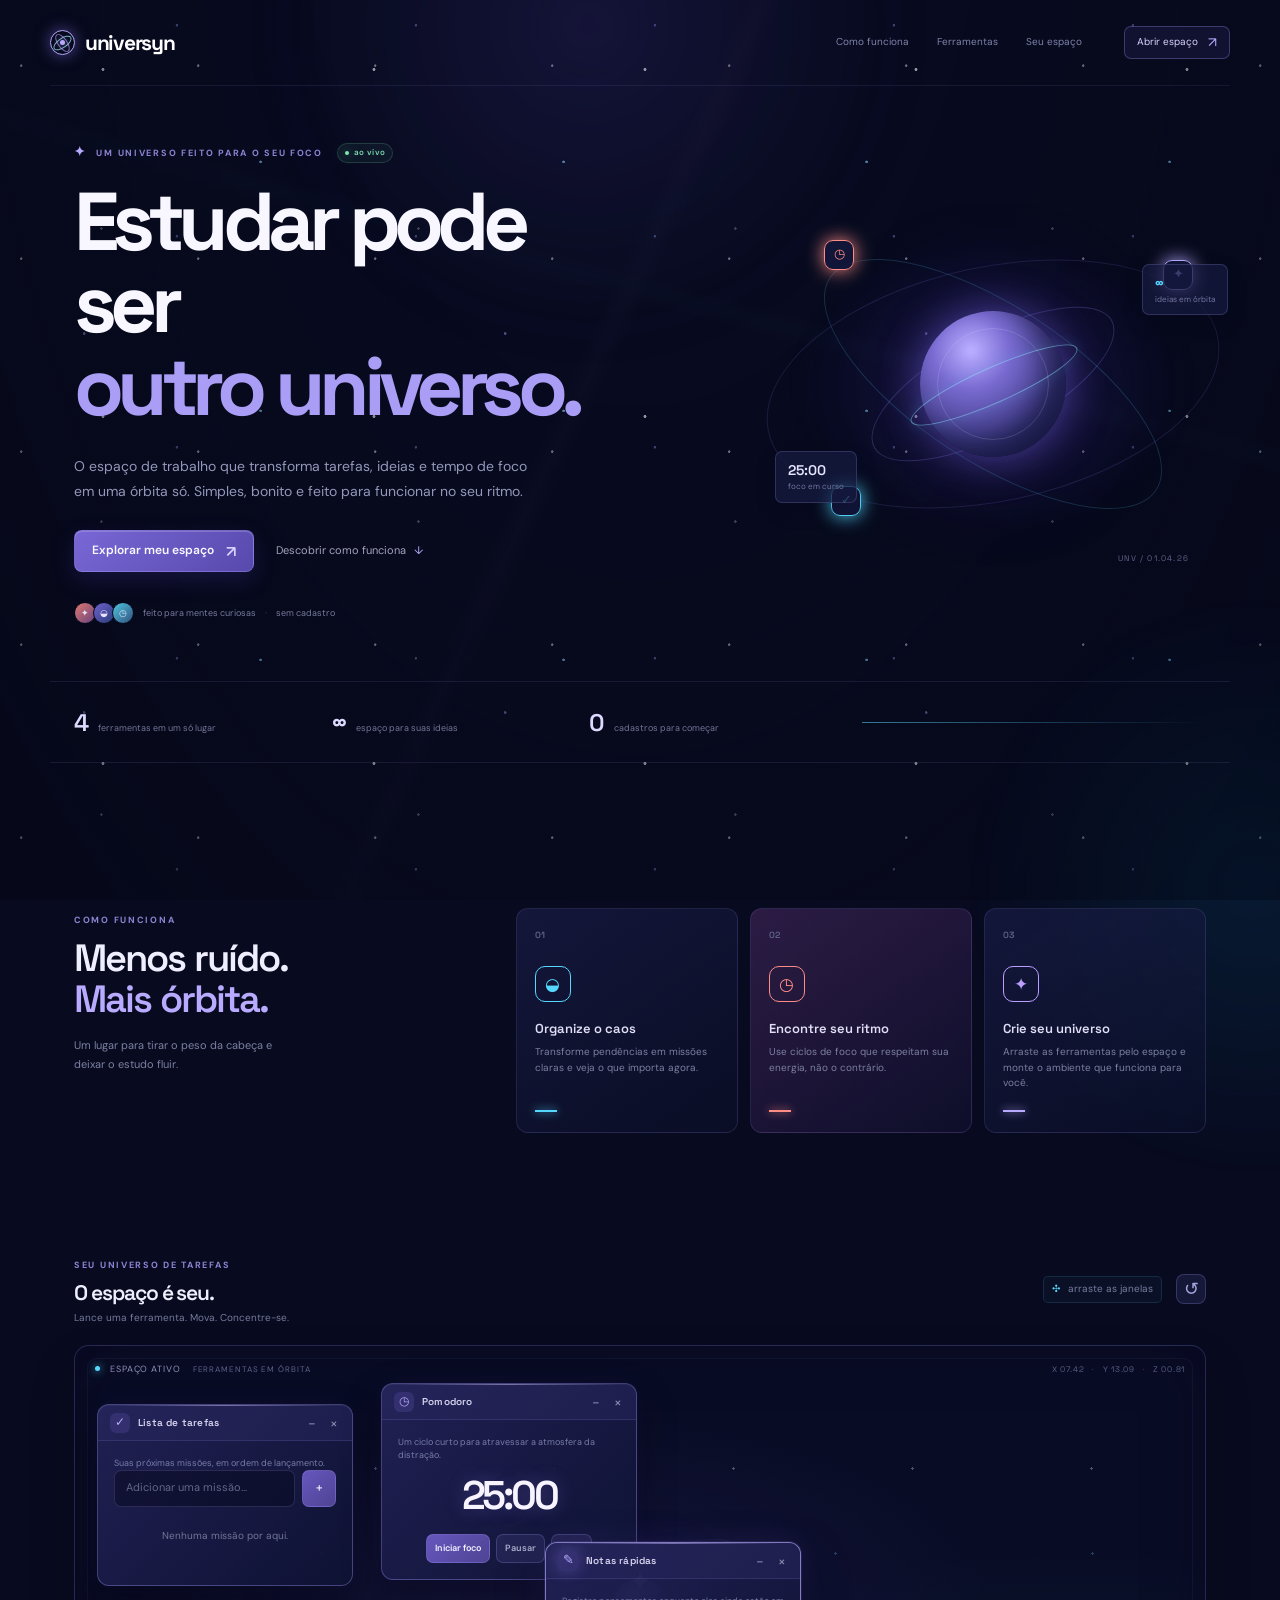
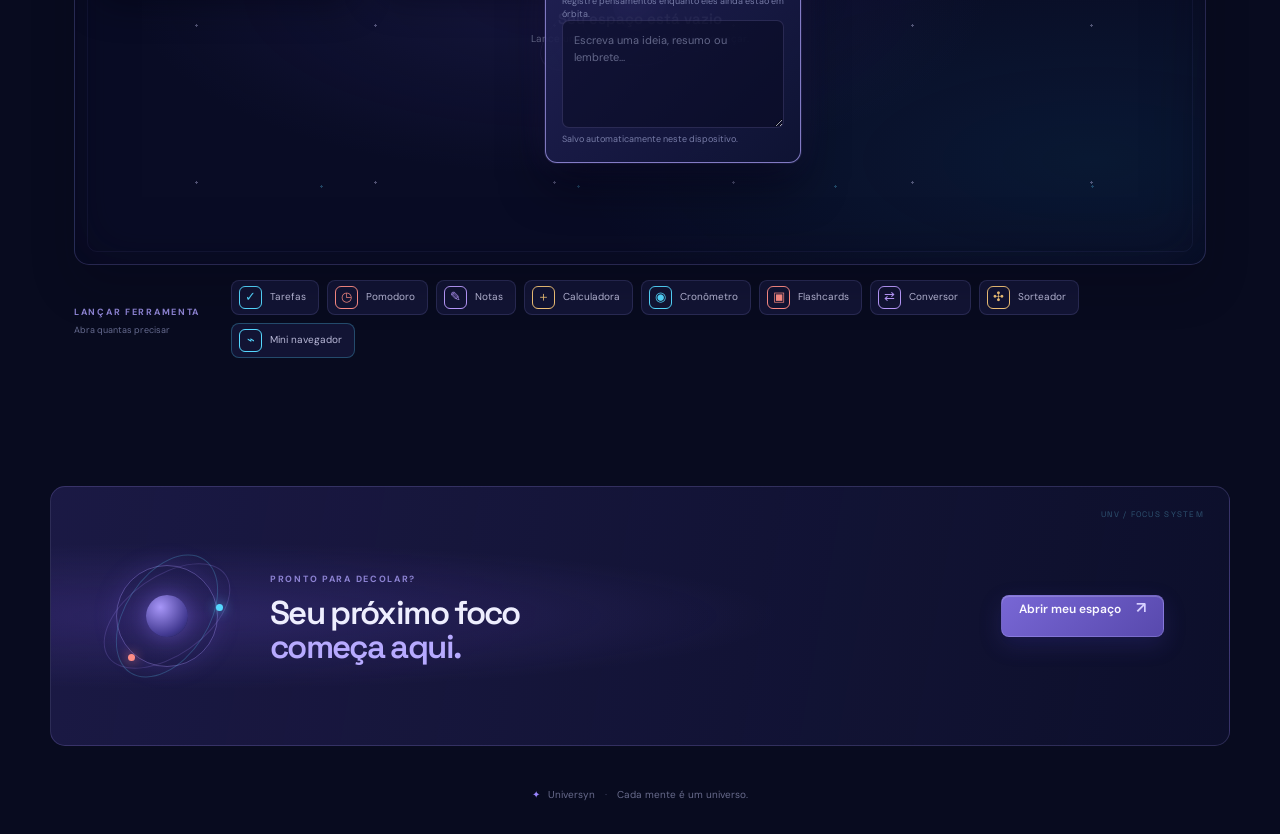
==== commit ffbb49e3: "feat: adicionar mini navegador flutuante" ====
--- a/index.html
+++ b/index.html
@@ -4,7 +4,8 @@
   <meta charset="UTF-8">
   <meta name="viewport" content="width=device-width, initial-scale=1.0">
   <meta name="theme-color" content="#080b1f">
-  <title>Universyn — Espaço de trabalho</title>
+  <meta name="description" content="Universyn — ferramentas para estudar no seu próprio universo.">
+  <title>Universyn — Seu universo de estudos</title>
   <link rel="preconnect" href="https://fonts.googleapis.com">
   <link rel="preconnect" href="https://fonts.gstatic.com" crossorigin>
   <link href="https://fonts.googleapis.com/css2?family=DM+Sans:wght@400;500;600;700&family=Space+Grotesk:wght@500;600;700&display=swap" rel="stylesheet">
@@ -16,54 +17,58 @@
   <div class="stars stars-back" aria-hidden="true"></div>
   <div class="stars stars-front" aria-hidden="true"></div>
 
-  <div class="app-shell workspace-app">
-    <aside class="sidebar" id="sidebar" aria-label="Navegação principal">
-      <div class="sidebar-top">
-        <a class="brand" href="#workspace" aria-label="Universyn início"><span class="brand-mark"><span></span></span><span>universyn</span></a>
-        <button class="close-sidebar" id="close-sidebar" aria-label="Fechar menu">×</button>
-      </div>
-      <div class="sidebar-label">Espaço de trabalho</div>
-      <nav class="nav-list">
-        <a class="nav-link active" href="#workspace"><span class="nav-icon">✦</span><span>Meu universo</span></a>
-        <a class="nav-link" href="#tools-launch"><span class="nav-icon">◒</span><span>Ferramentas</span></a>
-      </nav>
-      <div class="sidebar-bottom">
-        <button class="nav-link ghost" id="reset-data"><span class="nav-icon">↻</span><span>Limpar dados locais</span></button>
-      </div>
-    </aside>
+  <div class="landing-shell">
+    <nav class="landing-nav" aria-label="Navegação principal">
+      <a class="brand" href="#inicio" aria-label="Universyn início"><span class="brand-mark"><span></span></span><span>universyn</span></a>
+      <div class="landing-links"><a href="#como-funciona">Como funciona</a><a href="#ferramentas">Ferramentas</a><a href="#workspace">Seu espaço</a></div>
+      <a class="nav-cta" href="#workspace">Abrir espaço <span>↗</span></a>
+      <button class="mobile-menu landing-mobile-menu" id="mobile-menu" aria-label="Abrir menu">☰</button>
+    </nav>
 
-    <main class="main-content workspace-main" id="workspace">
-      <header class="topbar">
-        <button class="mobile-menu" id="mobile-menu" aria-label="Abrir menu">☰</button>
-        <div class="breadcrumb"><span>Universyn</span><i>/</i> Espaço de trabalho</div>
-        <div class="top-actions"><span class="date-label" id="current-date"></span><span class="connection-status"><b></b> sistema online</span></div>
-      </header>
-
-      <section class="space-header">
-        <div><span class="eyebrow"><span class="spark">✦</span> MAPA ORBITAL</span><h1>Seu espaço.</h1><p>Mova as ferramentas, organize suas missões e estude no seu próprio universo.</p></div>
-        <div class="space-controls"><span class="drag-hint"><span class="drag-cursor">✣</span> arraste para organizar</span><button class="icon-btn" id="reset-windows" aria-label="Reorganizar ferramentas" title="Reorganizar ferramentas">↺</button></div>
+    <main id="inicio">
+      <section class="landing-hero">
+        <div class="hero-copy landing-hero-copy">
+          <div class="eyebrow"><span class="spark">✦</span> UM UNIVERSO FEITO PARA O SEU FOCO <span class="live-pill"><b></b> ao vivo</span></div>
+          <h1>Estudar pode ser<br><em>outro universo.</em></h1>
+          <p>O espaço de trabalho que transforma tarefas, ideias e tempo de foco em uma órbita só. Simples, bonito e feito para funcionar no seu ritmo.</p>
+          <div class="hero-actions"><a class="primary-btn hero-button" href="#workspace">Explorar meu espaço <span>↗</span></a><a class="text-link" href="#como-funciona">Descobrir como funciona <span>↓</span></a></div>
+          <div class="hero-proof"><span class="proof-avatars"><i>✦</i><i>◒</i><i>◷</i></span><span>feito para mentes curiosas</span><span class="proof-separator">·</span><span>sem cadastro</span></div>
+        </div>
+        <div class="hero-universe" aria-label="Ilustração do universo de estudos">
+          <div class="hero-planet planet-large"><span></span></div>
+          <div class="hero-orbit-path path-one"></div><div class="hero-orbit-path path-two"></div><div class="hero-orbit-path path-three"></div>
+          <div class="hero-satellite satellite-one">◷</div><div class="hero-satellite satellite-two">✦</div><div class="hero-satellite satellite-three">✓</div>
+          <div class="hero-label label-focus"><b>25:00</b><small>foco em curso</small></div>
+          <div class="hero-label label-missions"><b>∞</b><small>ideias em órbita</small></div>
+          <span class="universe-coordinate">UNV / 01.04.26</span>
+        </div>
       </section>
 
-      <section class="workspace-stage workspace-stage-full" id="workspace-stage" aria-label="Espaço para organizar suas ferramentas">
-        <div class="stage-grid" aria-hidden="true"></div>
-        <div class="stage-sun" aria-hidden="true"><span></span></div>
-        <div class="stage-label"><span class="signal-dot"></span> espaço ativo <small>04 ferramentas em órbita</small></div>
-        <div class="stage-coordinates">X 07.42 <span>·</span> Y 13.09 <span>·</span> Z 00.81</div>
-        <div class="window-layer" id="window-layer"></div>
-        <div class="empty-workspace" id="empty-workspace" hidden><span>✦</span><strong>Seu espaço está vazio</strong><p>Lance uma ferramenta abaixo para começar.</p></div>
+      <section class="landing-signal" aria-label="Destaques do Universyn"><div><strong>4</strong><span>ferramentas em um só lugar</span></div><div><strong>∞</strong><span>espaço para suas ideias</span></div><div><strong>0</strong><span>cadastros para começar</span></div><div class="signal-line"></div></section>
+
+      <section class="benefits-section" id="como-funciona">
+        <div class="section-intro"><span class="eyebrow">COMO FUNCIONA</span><h2>Menos ruído.<br><em>Mais órbita.</em></h2><p>Um lugar para tirar o peso da cabeça e deixar o estudo fluir.</p></div>
+        <div class="benefit-grid">
+          <article class="benefit-card"><span class="benefit-number">01</span><span class="benefit-icon cyan">◒</span><h3>Organize o caos</h3><p>Transforme pendências em missões claras e veja o que importa agora.</p><span class="benefit-line"></span></article>
+          <article class="benefit-card featured-benefit"><span class="benefit-number">02</span><span class="benefit-icon coral">◷</span><h3>Encontre seu ritmo</h3><p>Use ciclos de foco que respeitam sua energia, não o contrário.</p><span class="benefit-line"></span></article>
+          <article class="benefit-card"><span class="benefit-number">03</span><span class="benefit-icon purple">✦</span><h3>Crie seu universo</h3><p>Arraste as ferramentas pelo espaço e monte o ambiente que funciona para você.</p><span class="benefit-line"></span></article>
+        </div>
       </section>
 
-      <section class="tools-launch" id="tools-launch" aria-label="Lançar ferramenta">
-        <div class="launch-title"><span class="eyebrow">LANÇAR FERRAMENTA</span><small>Abra quantas precisar</small></div>
-        <div class="launch-actions">
-          <button class="launch-chip" data-open-tool="todo"><span class="launch-icon cyan">✓</span> Tarefas</button>
-          <button class="launch-chip" data-open-tool="pomodoro"><span class="launch-icon coral">◷</span> Pomodoro</button>
-          <button class="launch-chip" data-open-tool="notes"><span class="launch-icon purple">✎</span> Notas</button>
-          <button class="launch-chip" data-open-tool="calculator"><span class="launch-icon gold">＋</span> Calculadora</button>
+      <section class="workspace-landing-section" id="workspace">
+        <div class="section-heading workspace-heading"><div><span class="eyebrow">SEU UNIVERSO DE TAREFAS</span><h2>O espaço é seu.</h2><p class="section-subtitle">Lance uma ferramenta. Mova. Concentre-se.</p></div><div class="workspace-tools"><span class="drag-hint"><span class="drag-cursor">✣</span> arraste as janelas</span><button class="icon-btn" id="reset-windows" aria-label="Reorganizar ferramentas" title="Reorganizar ferramentas">↺</button></div></div>
+        <div class="workspace-stage workspace-stage-landing" id="workspace-stage" aria-label="Área espacial para organizar suas ferramentas">
+          <div class="stage-grid" aria-hidden="true"></div><div class="stage-sun" aria-hidden="true"><span></span></div>
+          <div class="stage-label"><span class="signal-dot"></span> espaço ativo <small>ferramentas em órbita</small></div><div class="stage-coordinates">X 07.42 <span>·</span> Y 13.09 <span>·</span> Z 00.81</div>
+          <div class="window-layer" id="window-layer"></div><div class="empty-workspace" id="empty-workspace" hidden><span>✦</span><strong>Seu espaço está vazio</strong><p>Lance uma ferramenta abaixo para começar.</p></div>
         </div>
+        <div class="workspace-launch-row" id="ferramentas"><div class="launch-title"><span class="eyebrow">LANÇAR FERRAMENTA</span><small>Abra quantas precisar</small></div><div class="launch-actions"><button class="launch-chip" data-open-tool="todo"><span class="launch-icon cyan">✓</span> Tarefas</button><button class="launch-chip" data-open-tool="pomodoro"><span class="launch-icon coral">◷</span> Pomodoro</button><button class="launch-chip" data-open-tool="notes"><span class="launch-icon purple">✎</span> Notas</button><button class="launch-chip" data-open-tool="calculator"><span class="launch-icon gold">＋</span> Calculadora</button><button class="launch-chip" data-open-tool="stopwatch"><span class="launch-icon cyan">◉</span> Cronômetro</button><button class="launch-chip" data-open-tool="flashcards"><span class="launch-icon coral">▣</span> Flashcards</button><button class="launch-chip" data-open-tool="converter"><span class="launch-icon purple">⇄</span> Conversor</button><button class="launch-chip" data-open-tool="randomizer"><span class="launch-icon gold">✣</span> Sorteador</button><button class="launch-chip launch-chip-browser" data-open-tool="browser"><span class="launch-icon cyan">⌁</span> Mini navegador</button></div></div>
         <div class="window-dock" id="window-dock" aria-label="Ferramentas minimizadas"></div>
       </section>
+
+      <section class="final-cta"><div class="cta-orbit" aria-hidden="true"><span></span><i></i><b></b></div><div><span class="eyebrow">PRONTO PARA DECOLAR?</span><h2>Seu próximo foco<br><em>começa aqui.</em></h2></div><a class="primary-btn" href="#workspace">Abrir meu espaço <span>↗</span></a></section>
     </main>
+    <footer><span class="footer-mark">✦</span> Universyn <span>·</span> Cada mente é um universo.</footer>
   </div>
   <div class="toast" id="toast" role="status" aria-live="polite"></div>
   <script src="script.js"></script>
--- a/style.css
+++ b/style.css
@@ -426,3 +426,151 @@
   .tools-launch { align-items: start; flex-direction: column; gap: 12px; padding-top: 16px; }
   .launch-actions { width: 100%; }
 }
+
+/* Mission plates */
+.task-plates { display: grid; gap: 7px; margin-top: 9px; max-height: 166px; overflow-y: auto; padding-right: 3px; }
+.task-plates::-webkit-scrollbar { width: 3px; }
+.task-plates::-webkit-scrollbar-thumb { border-radius: 4px; background: rgba(159, 144, 255, .4); }
+.task-plate { min-height: 45px; display: flex; align-items: center; gap: 9px; padding: 7px 8px 7px 9px; border: 1px solid rgba(120, 220, 249, .15); border-radius: 9px; background: linear-gradient(105deg, rgba(37, 56, 102, .72), rgba(20, 31, 72, .68)); box-shadow: inset 0 1px 0 rgba(255,255,255,.08), 0 5px 13px rgba(2, 5, 23, .22); position: relative; overflow: hidden; transition: border-color .18s ease-out, transform .18s var(--ease-out), background .18s ease-out; }
+.task-plate::before { content: ''; width: 2px; position: absolute; top: 8px; bottom: 8px; left: 0; border-radius: 3px; background: var(--cyan); box-shadow: 0 0 9px var(--cyan); }
+.task-plate:hover { border-color: rgba(110, 226, 255, .45); background: linear-gradient(105deg, rgba(42, 67, 115, .82), rgba(24, 37, 80, .76)); transform: translateX(2px); }
+.task-plate.is-complete { border-color: rgba(126, 229, 180, .22); background: linear-gradient(105deg, rgba(33, 70, 84, .65), rgba(22, 43, 66, .62)); opacity: .74; }
+.task-plate.is-complete::before { background: var(--green); box-shadow: 0 0 9px var(--green); }
+.task-check { width: 22px; height: 22px; display: grid; place-items: center; flex: 0 0 auto; cursor: pointer; }
+.task-check input { position: absolute; opacity: 0; pointer-events: none; }
+.task-check span { width: 16px; height: 16px; display: block; border: 1px solid rgba(145, 221, 247, .55); border-radius: 5px; background: rgba(16, 27, 65, .72); position: relative; transition: background .16s ease-out, border-color .16s ease-out; }
+.task-check input:checked + span { border-color: var(--green); background: rgba(94, 210, 158, .26); }
+.task-check input:checked + span::after { content: '✓'; position: absolute; inset: 0; color: var(--green); font-size: 11px; font-weight: 700; line-height: 14px; text-align: center; }
+.task-check input:focus-visible + span { outline: 2px solid var(--cyan); outline-offset: 2px; }
+.task-info { min-width: 0; flex: 1; }
+.task-info strong, .task-info small { display: block; overflow: hidden; text-overflow: ellipsis; white-space: nowrap; }
+.task-info strong { color: #dbdcf6; font: 600 10px 'Space Grotesk'; }
+.task-info small { margin-top: 2px; color: #7fc7d5; font-size: 8px; letter-spacing: .04em; text-transform: uppercase; }
+.task-plate.is-complete .task-info strong { color: #9bb8b9; text-decoration: line-through; }
+.task-plate.is-complete .task-info small { color: var(--green); }
+.task-remove { width: 20px; height: 20px; display: grid; place-items: center; padding: 0; border: 0; border-radius: 5px; color: #737b9e; background: transparent; font-size: 15px; }
+.task-remove:hover { color: #ff9ca2; background: rgba(255, 113, 132, .1); }
+@media (max-width: 760px) { .task-plates { max-height: 146px; } }
+
+/* Landing page layout */
+.landing-shell { width: min(1180px, calc(100% - 64px)); margin: 0 auto; position: relative; }
+.landing-nav { height: 86px; display: flex; align-items: center; gap: 42px; border-bottom: 1px solid rgba(164, 161, 255, .1); }
+.landing-nav .brand { margin-right: auto; }
+.landing-links { display: flex; align-items: center; gap: 28px; color: #7f82a8; font-size: 10px; }
+.landing-links a { transition: color .18s ease-out; }
+.landing-links a:hover { color: #eae7ff; }
+.nav-cta { min-height: 33px; display: inline-flex; align-items: center; gap: 10px; padding: 0 12px; border: 1px solid rgba(164, 151, 255, .3); border-radius: 7px; color: #d9d4ff; background: rgba(75, 63, 156, .16); font-size: 10px; transition: background .18s ease-out, border-color .18s ease-out, transform .16s var(--ease-out); }
+.nav-cta:hover { border-color: rgba(188, 174, 255, .55); background: rgba(102, 84, 194, .3); transform: translateY(-1px); }
+.nav-cta span { color: var(--violet-bright); font-size: 14px; }
+.landing-mobile-menu { display: none; }
+.landing-hero { min-height: 595px; display: grid; grid-template-columns: 1fr .84fr; align-items: center; gap: 30px; position: relative; }
+.landing-hero-copy { padding-left: 24px; }
+.landing-hero h1 { max-width: 630px; margin-top: 18px; font-size: clamp(48px, 7.2vw, 82px); }
+.landing-hero-copy > p { max-width: 470px; margin-top: 25px; color: #9497ba; font-size: 14px; line-height: 1.75; }
+.hero-button { display: inline-flex; align-items: center; }
+.hero-proof { display: flex; align-items: center; gap: 9px; margin-top: 30px; color: #777b9e; font-size: 9px; }
+.proof-avatars { display: inline-flex; }
+.proof-avatars i { width: 22px; height: 22px; display: grid; place-items: center; margin-left: -3px; border: 1px solid #080b1f; border-radius: 50%; color: #e8e4ff; background: linear-gradient(135deg, #7061ce, #273e77); font-size: 9px; font-style: normal; }
+.proof-avatars i:first-child { margin-left: 0; background: linear-gradient(135deg, #df786f, #68437d); }
+.proof-avatars i:last-child { background: linear-gradient(135deg, #4dc5df, #32517d); }
+.proof-separator { color: #454968; }
+.hero-universe { width: min(100%, 475px); height: 420px; justify-self: end; position: relative; }
+.hero-universe::before { content: ''; position: absolute; inset: 10% 3%; border-radius: 50%; background: radial-gradient(ellipse, rgba(80, 63, 186, .18), transparent 63%); filter: blur(10px); }
+.hero-planet { position: absolute; left: 50%; top: 50%; transform: translate(-50%, -50%); border-radius: 50%; }
+.planet-large { width: 146px; height: 146px; z-index: 2; background: radial-gradient(circle at 35% 27%, #b7abff 0 2%, #796bd1 27%, #3a367f 65%, #171a4d 100%); box-shadow: 0 0 42px rgba(125, 103, 243, .54), 0 0 115px rgba(67, 48, 180, .28), inset -20px -15px 25px rgba(4, 7, 27, .45); }
+.planet-large::before { content: ''; position: absolute; width: 180px; height: 34px; left: -17px; top: 56px; border: 1px solid rgba(138, 231, 255, .48); border-radius: 50%; transform: rotate(-24deg); box-shadow: 0 0 16px rgba(91, 216, 255, .12); }
+.planet-large::after { content: ''; position: absolute; inset: 17px; border: 1px solid rgba(234, 230, 255, .15); border-radius: 50%; }
+.hero-orbit-path { position: absolute; left: 50%; top: 50%; border: 1px solid rgba(153, 140, 255, .24); border-radius: 50%; transform: translate(-50%, -50%); }
+.path-one { width: 270px; height: 100px; transform: translate(-50%, -50%) rotate(-28deg); }
+.path-two { width: 390px; height: 157px; transform: translate(-50%, -50%) rotate(33deg); border-color: rgba(89, 215, 255, .18); }
+.path-three { width: 460px; height: 235px; transform: translate(-50%, -50%) rotate(-12deg); border-color: rgba(149, 137, 254, .14); }
+.hero-satellite { width: 30px; height: 30px; display: grid; place-items: center; position: absolute; border: 1px solid currentColor; border-radius: 9px; background: rgba(19, 24, 61, .84); font-size: 13px; box-shadow: 0 0 18px currentColor; z-index: 3; }
+.satellite-one { top: 66px; left: 69px; color: var(--coral); }
+.satellite-two { top: 86px; right: 37px; color: var(--violet-bright); }
+.satellite-three { bottom: 78px; left: 76px; color: var(--cyan); }
+.hero-label { position: absolute; z-index: 4; padding: 9px 12px; border: 1px solid rgba(158, 150, 228, .22); border-radius: 7px; background: rgba(22, 25, 63, .76); box-shadow: 0 8px 20px rgba(4, 5, 23, .2); }
+.hero-label b, .hero-label small { display: block; }
+.hero-label b { color: #e8e5ff; font: 600 14px 'Space Grotesk'; }
+.hero-label small { margin-top: 2px; color: #73779f; font-size: 8px; }
+.label-focus { left: 20px; bottom: 91px; }
+.label-missions { right: 2px; top: 90px; }
+.label-missions b { color: var(--cyan); }
+.universe-coordinate { position: absolute; right: 41px; bottom: 31px; color: #60658b; font: 8px 'Space Grotesk'; letter-spacing: .15em; }
+.landing-signal { min-height: 82px; display: grid; grid-template-columns: repeat(3, 1fr) 1.5fr; align-items: center; gap: 18px; padding: 0 24px; border-top: 1px solid rgba(153, 145, 231, .12); border-bottom: 1px solid rgba(153, 145, 231, .12); position: relative; }
+.landing-signal div:not(.signal-line) { display: flex; align-items: baseline; gap: 9px; }
+.landing-signal strong { color: #dedaff; font: 600 24px 'Space Grotesk'; }
+.landing-signal span { color: #717596; font-size: 9px; }
+.landing-signal .signal-line { height: 1px; margin-left: 15px; background: linear-gradient(90deg, rgba(87, 213, 250, .55), transparent); }
+.benefits-section { display: grid; grid-template-columns: .7fr 1.3fr; gap: 70px; padding: 145px 24px 120px; }
+.section-intro h2 { margin-top: 10px; font-size: 38px; line-height: 1.08; }
+.section-intro h2 em, .final-cta h2 em { color: var(--violet-bright); font-style: normal; }
+.section-intro p { max-width: 205px; margin-top: 16px; color: #7c80a3; font-size: 11px; line-height: 1.65; }
+.benefit-grid { display: grid; grid-template-columns: repeat(3, 1fr); gap: 12px; }
+.benefit-card { min-height: 225px; display: flex; flex-direction: column; padding: 20px 18px; border: 1px solid rgba(148, 140, 222, .16); border-radius: 12px; background: linear-gradient(145deg, rgba(28, 31, 76, .6), rgba(13, 17, 45, .44)); position: relative; overflow: hidden; transition: transform .22s var(--ease-out), border-color .22s ease-out; }
+.benefit-card:hover { transform: translateY(-5px); border-color: rgba(177, 160, 255, .4); }
+.featured-benefit { background: linear-gradient(145deg, rgba(64, 37, 88, .66), rgba(20, 18, 54, .5)); }
+.benefit-number { color: #5f6389; font: 600 9px 'Space Grotesk'; }
+.benefit-icon { width: 36px; height: 36px; display: grid; place-items: center; margin-top: 25px; border: 1px solid currentColor; border-radius: 10px; font-size: 17px; }
+.benefit-icon.cyan { color: var(--cyan); }
+.benefit-icon.coral { color: var(--coral); }
+.benefit-icon.purple { color: #bc9eff; }
+.benefit-card h3 { margin-top: 18px; color: #e1dff5; font: 600 13px 'Space Grotesk'; }
+.benefit-card p { margin-top: 7px; color: #7c80a3; font-size: 10px; line-height: 1.55; }
+.benefit-line { width: 22px; height: 2px; margin-top: auto; background: currentColor; box-shadow: 0 0 9px currentColor; }
+.benefit-card:nth-child(1) .benefit-line { color: var(--cyan); }.benefit-card:nth-child(2) .benefit-line { color: var(--coral); }.benefit-card:nth-child(3) .benefit-line { color: var(--violet-bright); }
+.workspace-landing-section { padding: 0 24px 128px; scroll-margin-top: 30px; }
+.workspace-stage-landing { height: 520px; }
+.section-subtitle { margin-top: 5px; color: #75799d; font-size: 10px; }
+.workspace-launch-row { display: flex; align-items: center; gap: 22px; padding-top: 15px; }
+.workspace-launch-row .launch-actions { flex: 1; }
+.final-cta { min-height: 260px; display: flex; align-items: center; gap: 52px; padding: 40px 65px; border: 1px solid rgba(160, 147, 235, .22); border-radius: 15px; background: radial-gradient(ellipse at 12% 50%, rgba(94, 70, 188, .28), transparent 40%), linear-gradient(100deg, rgba(32, 29, 78, .8), rgba(17, 20, 54, .55)); position: relative; overflow: hidden; }
+.final-cta::after { content: 'UNV / FOCUS SYSTEM'; position: absolute; right: 25px; top: 22px; color: rgba(116, 220, 255, .32); font: 8px 'Space Grotesk'; letter-spacing: .16em; }
+.final-cta h2 { margin-top: 9px; font-size: 33px; line-height: 1.04; }
+.final-cta .primary-btn { margin-left: auto; }
+.cta-orbit { width: 102px; height: 102px; flex: 0 0 auto; border: 1px solid rgba(169, 150, 255, .36); border-radius: 50%; position: relative; box-shadow: 0 0 25px rgba(113, 90, 220, .2); }
+.cta-orbit::before, .cta-orbit::after { content: ''; position: absolute; inset: -18px 8px; border: 1px solid rgba(91, 214, 255, .24); border-radius: 50%; transform: rotate(33deg); }
+.cta-orbit::after { inset: 10px -22px; border-color: rgba(168, 143, 255, .2); transform: rotate(-35deg); }
+.cta-orbit span { position: absolute; inset: 29px; border-radius: 50%; background: radial-gradient(circle at 34% 29%, #a796f8, #433a92 68%, #171a4b); box-shadow: 0 0 25px rgba(138, 115, 247, .54); }
+.cta-orbit i, .cta-orbit b { width: 7px; height: 7px; position: absolute; border-radius: 50%; background: var(--cyan); box-shadow: 0 0 12px var(--cyan); }
+.cta-orbit i { right: -6px; top: 38px; }.cta-orbit b { left: 11px; bottom: 5px; background: var(--coral); box-shadow: 0 0 12px var(--coral); }
+.landing-shell footer { padding: 42px 0 32px; }
+@media (max-width: 900px) { .landing-shell { width: min(100% - 38px, 700px); }.landing-links { gap: 16px; }.landing-hero { grid-template-columns: 1fr; padding: 65px 0 35px; }.hero-universe { justify-self: center; }.benefits-section { grid-template-columns: 1fr; gap: 35px; padding-top: 100px; }.section-intro p { max-width: 360px; }.workspace-stage-landing { height: 500px; }.landing-signal { grid-template-columns: repeat(3, 1fr); }.landing-signal .signal-line { display: none; } }
+@media (max-width: 650px) { .landing-shell { width: min(100% - 28px, 520px); }.landing-nav { height: 70px; gap: 12px; }.landing-links { display: none; position: absolute; top: 70px; left: 0; right: 0; z-index: 30; padding: 14px; border: 1px solid rgba(157, 147, 227, .2); border-radius: 8px; background: rgba(17, 19, 51, .97); box-shadow: 0 15px 30px rgba(0,0,0,.25); }.landing-links.is-open { display: grid; gap: 14px; }.nav-cta { display: none; }.landing-mobile-menu { display: block; }.landing-hero { min-height: auto; padding-top: 55px; }.landing-hero-copy { padding-left: 3px; }.landing-hero h1 { font-size: 51px; }.landing-hero-copy > p { font-size: 12px; }.hero-universe { transform: scale(.75); transform-origin: top center; margin-bottom: -84px; }.landing-signal { grid-template-columns: 1fr; gap: 8px; padding: 19px 17px; }.landing-signal div:not(.signal-line) { justify-content: space-between; }.benefits-section, .workspace-landing-section { padding-left: 3px; padding-right: 3px; }.benefit-grid { grid-template-columns: 1fr; }.benefit-card { min-height: 160px; }.benefit-icon { margin-top: 14px; }.workspace-launch-row { align-items: start; flex-direction: column; }.workspace-launch-row .launch-actions { width: 100%; }.workspace-stage-landing { height: 540px; }.final-cta { flex-wrap: wrap; gap: 20px; padding: 30px 23px; }.final-cta h2 { font-size: 28px; }.final-cta .primary-btn { margin-left: 0; }.cta-orbit { width: 65px; height: 65px; }.cta-orbit span { inset: 19px; } }
+
+/* Extended tool windows */
+.stopwatch-time { font-size: 32px; letter-spacing: -.08em; }
+.flashcard-progress { text-align: right; }
+.flashcard { width: 100%; min-height: 116px; margin-top: 9px; padding: 14px; border: 1px solid rgba(178, 164, 255, .24); border-radius: 10px; color: #eae6ff; background: linear-gradient(140deg, rgba(80, 66, 159, .38), rgba(27, 32, 76, .9)); position: relative; perspective: 600px; transform-style: preserve-3d; transition: transform .35s var(--ease-in-out), border-color .18s ease-out; cursor: pointer; }
+.flashcard:hover { border-color: rgba(194, 178, 255, .55); }
+.flashcard.is-flipped { transform: rotateY(180deg); }
+.flashcard-side { position: absolute; inset: 14px; display: grid; place-items: center; backface-visibility: hidden; font: 600 12px/1.35 'Space Grotesk'; }
+.flashcard-back { color: #92e2ed; transform: rotateY(180deg); }
+.flashcard small { position: absolute; right: 9px; bottom: 6px; color: #71769d; font-size: 7px; text-transform: uppercase; letter-spacing: .08em; }
+.flashcard-actions { display: flex; justify-content: space-between; gap: 6px; margin-top: 10px; }
+.flashcard-actions button { min-height: 27px; padding: 0 8px; font-size: 9px; }
+.converter-kind { margin-top: 9px; }
+.converter-row { display: grid; grid-template-columns: 1fr 1fr 1fr; gap: 6px; margin-top: 8px; }
+.converter-row label { display: block; margin-bottom: 4px; color: #71769d; font-size: 8px; }
+.converter-row .field { min-width: 0; min-height: 32px; padding: 0 7px; font-size: 9px; }
+.converter-result { min-height: 37px; display: grid; place-items: center; margin-top: 10px; border: 1px solid rgba(86, 211, 238, .18); border-radius: 7px; color: #8fe5e8; background: rgba(36, 101, 119, .15); font: 600 12px 'Space Grotesk'; text-align: center; }
+.randomizer-input { min-height: 82px; margin-top: 9px; padding: 9px; resize: vertical; line-height: 1.45; }
+.randomize-btn { width: 100%; margin-top: 8px; }
+.randomizer-result { min-height: 41px; display: grid; place-items: center; margin-top: 10px; border: 1px dashed rgba(217, 174, 113, .42); border-radius: 8px; color: var(--gold); background: rgba(113, 78, 35, .13); font: 600 15px 'Space Grotesk'; text-align: center; }
+.randomizer-result.is-revealing { animation: reveal-result .35s var(--ease-out); }
+@keyframes reveal-result { from { opacity: .1; transform: scale(.94); } to { opacity: 1; transform: scale(1); } }
+@media (max-width: 760px) { .converter-row { grid-template-columns: 1fr 1fr; }.converter-row > div:first-child { grid-column: 1 / -1; } }
+
+/* Floating mini browser */
+.browser-form { display: flex; gap: 6px; margin-top: 9px; }
+.browser-form .field { min-width: 0; }
+.browser-form .modal-btn { min-width: 51px; padding: 0 8px; }
+.browser-frame-wrap { min-height: 170px; margin-top: 9px; border: 1px solid rgba(107, 208, 236, .2); border-radius: 8px; background: rgba(5, 8, 25, .55); overflow: hidden; position: relative; }
+.browser-frame { width: 100%; height: 170px; display: block; border: 0; background: #fff; }
+.browser-empty { min-height: 170px; display: grid; place-items: center; align-content: center; color: #6d7399; text-align: center; }
+.browser-empty span { color: var(--cyan); font-size: 28px; text-shadow: 0 0 16px var(--cyan); }
+.browser-empty p { margin-top: 5px; font-size: 9px; }
+.browser-note { display: block; padding: 5px 8px; color: #6d7399; background: rgba(8, 13, 35, .85); font-size: 8px; line-height: 1.3; }
+.browser-actions { display: flex; justify-content: flex-end; gap: 6px; margin-top: 8px; }
+.browser-actions button { min-height: 26px; padding: 0 8px; font-size: 9px; }
+.launch-chip-browser { border-color: rgba(85, 216, 255, .28); }
+@media (max-width: 760px) { .browser-frame-wrap, .browser-frame { min-height: 145px; height: 145px; } }
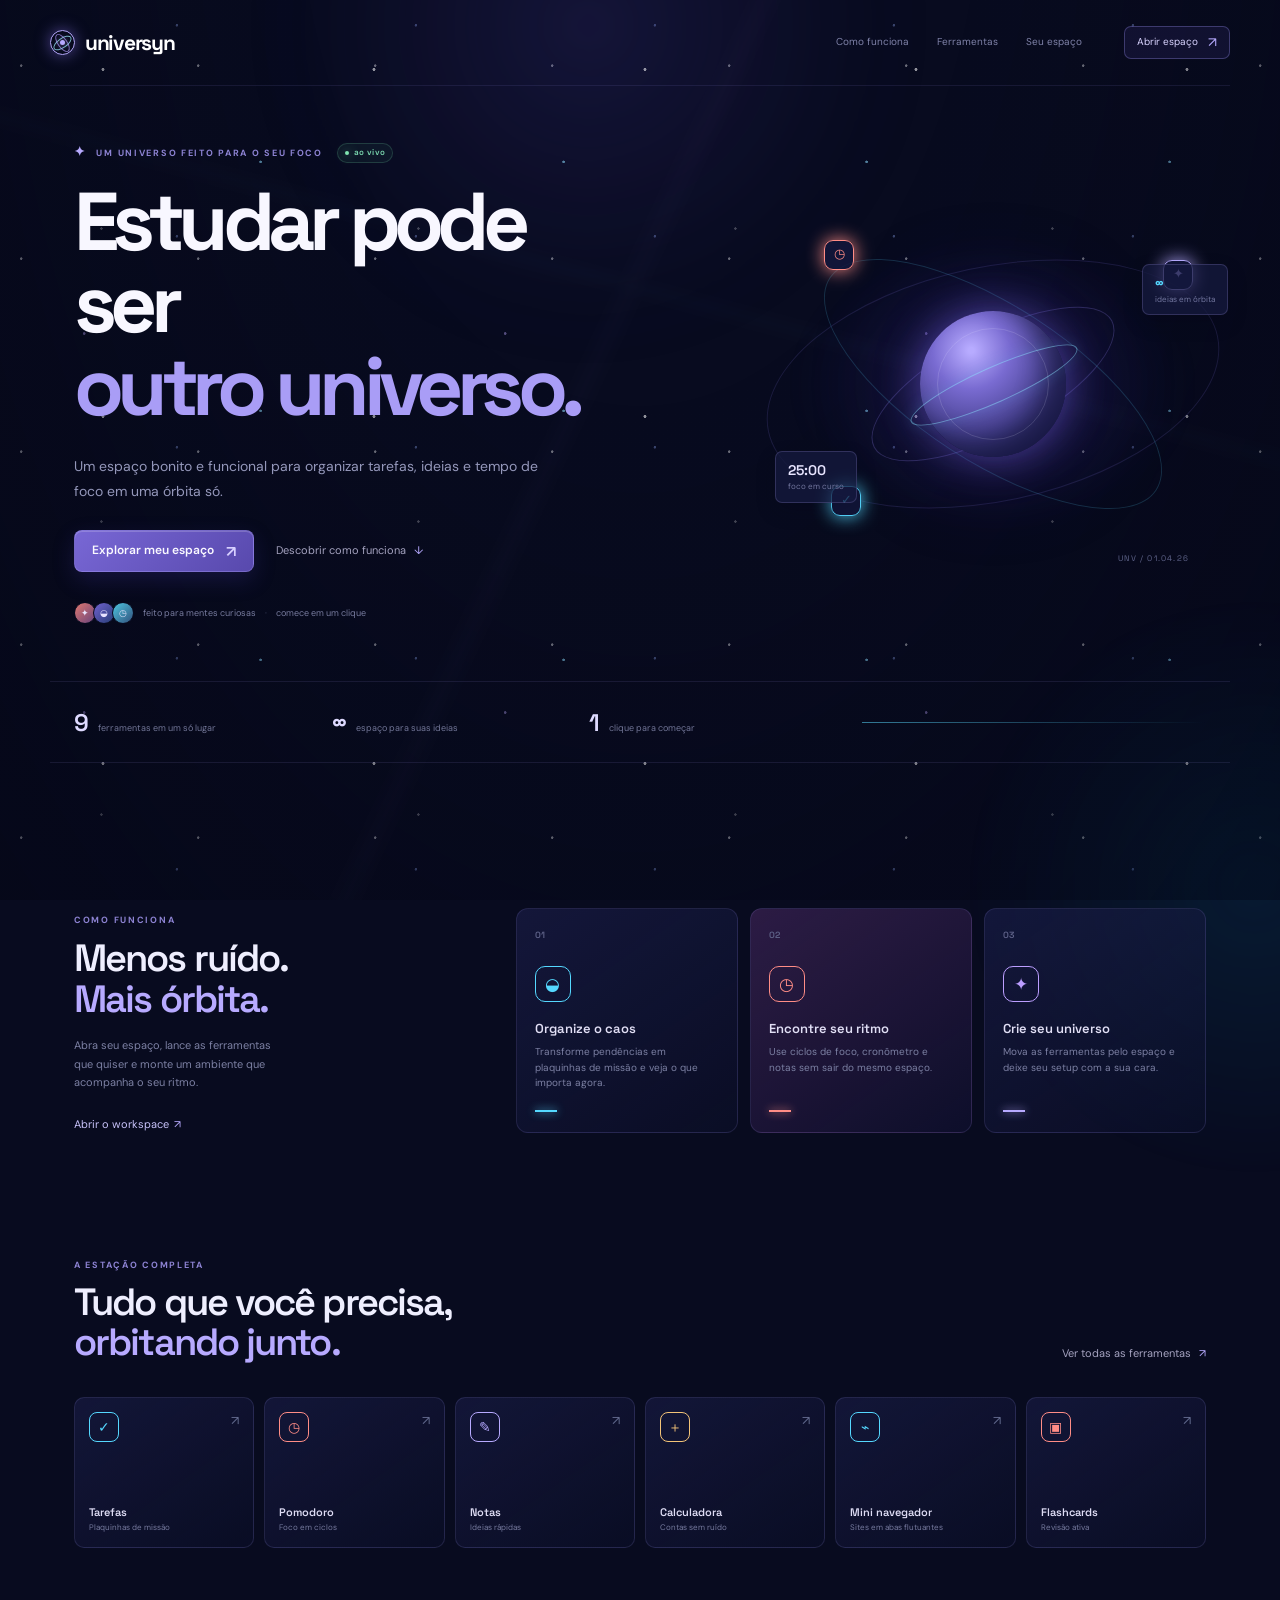
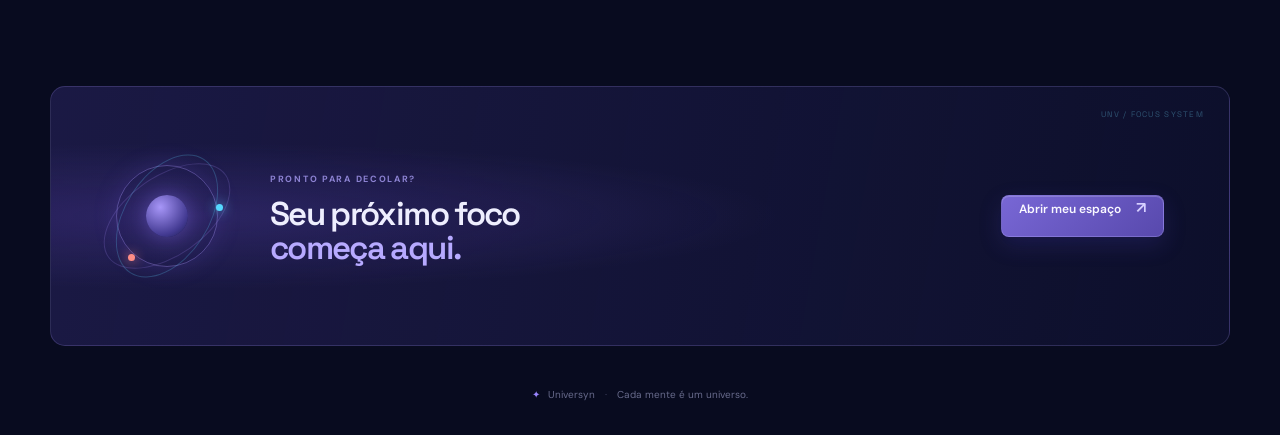
==== commit 1b4ccd3d: "feat: separar landing page e workspace espacial" ====
--- a/index.html
+++ b/index.html
@@ -4,7 +4,7 @@
   <meta charset="UTF-8">
   <meta name="viewport" content="width=device-width, initial-scale=1.0">
   <meta name="theme-color" content="#080b1f">
-  <meta name="description" content="Universyn — ferramentas para estudar no seu próprio universo.">
+  <meta name="description" content="Universyn — seu universo de foco, tarefas e estudo.">
   <title>Universyn — Seu universo de estudos</title>
   <link rel="preconnect" href="https://fonts.googleapis.com">
   <link rel="preconnect" href="https://fonts.gstatic.com" crossorigin>
@@ -12,65 +12,18 @@
   <link rel="stylesheet" href="style.css">
 </head>
 <body>
-  <div class="ambient ambient-one" aria-hidden="true"></div>
-  <div class="ambient ambient-two" aria-hidden="true"></div>
-  <div class="stars stars-back" aria-hidden="true"></div>
-  <div class="stars stars-front" aria-hidden="true"></div>
-
+  <div class="ambient ambient-one" aria-hidden="true"></div><div class="ambient ambient-two" aria-hidden="true"></div><div class="stars stars-back" aria-hidden="true"></div><div class="stars stars-front" aria-hidden="true"></div>
   <div class="landing-shell">
-    <nav class="landing-nav" aria-label="Navegação principal">
-      <a class="brand" href="#inicio" aria-label="Universyn início"><span class="brand-mark"><span></span></span><span>universyn</span></a>
-      <div class="landing-links"><a href="#como-funciona">Como funciona</a><a href="#ferramentas">Ferramentas</a><a href="#workspace">Seu espaço</a></div>
-      <a class="nav-cta" href="#workspace">Abrir espaço <span>↗</span></a>
-      <button class="mobile-menu landing-mobile-menu" id="mobile-menu" aria-label="Abrir menu">☰</button>
-    </nav>
-
+    <nav class="landing-nav" aria-label="Navegação principal"><a class="brand" href="#inicio" aria-label="Universyn início"><span class="brand-mark"><span></span></span><span>universyn</span></a><div class="landing-links"><a href="#como-funciona">Como funciona</a><a href="#ferramentas">Ferramentas</a><a href="workspace.html">Seu espaço</a></div><a class="nav-cta" href="workspace.html">Abrir espaço <span>↗</span></a><button class="mobile-menu landing-mobile-menu" id="mobile-menu" aria-label="Abrir menu">☰</button></nav>
     <main id="inicio">
-      <section class="landing-hero">
-        <div class="hero-copy landing-hero-copy">
-          <div class="eyebrow"><span class="spark">✦</span> UM UNIVERSO FEITO PARA O SEU FOCO <span class="live-pill"><b></b> ao vivo</span></div>
-          <h1>Estudar pode ser<br><em>outro universo.</em></h1>
-          <p>O espaço de trabalho que transforma tarefas, ideias e tempo de foco em uma órbita só. Simples, bonito e feito para funcionar no seu ritmo.</p>
-          <div class="hero-actions"><a class="primary-btn hero-button" href="#workspace">Explorar meu espaço <span>↗</span></a><a class="text-link" href="#como-funciona">Descobrir como funciona <span>↓</span></a></div>
-          <div class="hero-proof"><span class="proof-avatars"><i>✦</i><i>◒</i><i>◷</i></span><span>feito para mentes curiosas</span><span class="proof-separator">·</span><span>sem cadastro</span></div>
-        </div>
-        <div class="hero-universe" aria-label="Ilustração do universo de estudos">
-          <div class="hero-planet planet-large"><span></span></div>
-          <div class="hero-orbit-path path-one"></div><div class="hero-orbit-path path-two"></div><div class="hero-orbit-path path-three"></div>
-          <div class="hero-satellite satellite-one">◷</div><div class="hero-satellite satellite-two">✦</div><div class="hero-satellite satellite-three">✓</div>
-          <div class="hero-label label-focus"><b>25:00</b><small>foco em curso</small></div>
-          <div class="hero-label label-missions"><b>∞</b><small>ideias em órbita</small></div>
-          <span class="universe-coordinate">UNV / 01.04.26</span>
-        </div>
-      </section>
-
-      <section class="landing-signal" aria-label="Destaques do Universyn"><div><strong>4</strong><span>ferramentas em um só lugar</span></div><div><strong>∞</strong><span>espaço para suas ideias</span></div><div><strong>0</strong><span>cadastros para começar</span></div><div class="signal-line"></div></section>
-
-      <section class="benefits-section" id="como-funciona">
-        <div class="section-intro"><span class="eyebrow">COMO FUNCIONA</span><h2>Menos ruído.<br><em>Mais órbita.</em></h2><p>Um lugar para tirar o peso da cabeça e deixar o estudo fluir.</p></div>
-        <div class="benefit-grid">
-          <article class="benefit-card"><span class="benefit-number">01</span><span class="benefit-icon cyan">◒</span><h3>Organize o caos</h3><p>Transforme pendências em missões claras e veja o que importa agora.</p><span class="benefit-line"></span></article>
-          <article class="benefit-card featured-benefit"><span class="benefit-number">02</span><span class="benefit-icon coral">◷</span><h3>Encontre seu ritmo</h3><p>Use ciclos de foco que respeitam sua energia, não o contrário.</p><span class="benefit-line"></span></article>
-          <article class="benefit-card"><span class="benefit-number">03</span><span class="benefit-icon purple">✦</span><h3>Crie seu universo</h3><p>Arraste as ferramentas pelo espaço e monte o ambiente que funciona para você.</p><span class="benefit-line"></span></article>
-        </div>
-      </section>
-
-      <section class="workspace-landing-section" id="workspace">
-        <div class="section-heading workspace-heading"><div><span class="eyebrow">SEU UNIVERSO DE TAREFAS</span><h2>O espaço é seu.</h2><p class="section-subtitle">Lance uma ferramenta. Mova. Concentre-se.</p></div><div class="workspace-tools"><span class="drag-hint"><span class="drag-cursor">✣</span> arraste as janelas</span><button class="icon-btn" id="reset-windows" aria-label="Reorganizar ferramentas" title="Reorganizar ferramentas">↺</button></div></div>
-        <div class="workspace-stage workspace-stage-landing" id="workspace-stage" aria-label="Área espacial para organizar suas ferramentas">
-          <div class="stage-grid" aria-hidden="true"></div><div class="stage-sun" aria-hidden="true"><span></span></div>
-          <div class="stage-label"><span class="signal-dot"></span> espaço ativo <small>ferramentas em órbita</small></div><div class="stage-coordinates">X 07.42 <span>·</span> Y 13.09 <span>·</span> Z 00.81</div>
-          <div class="window-layer" id="window-layer"></div><div class="empty-workspace" id="empty-workspace" hidden><span>✦</span><strong>Seu espaço está vazio</strong><p>Lance uma ferramenta abaixo para começar.</p></div>
-        </div>
-        <div class="workspace-launch-row" id="ferramentas"><div class="launch-title"><span class="eyebrow">LANÇAR FERRAMENTA</span><small>Abra quantas precisar</small></div><div class="launch-actions"><button class="launch-chip" data-open-tool="todo"><span class="launch-icon cyan">✓</span> Tarefas</button><button class="launch-chip" data-open-tool="pomodoro"><span class="launch-icon coral">◷</span> Pomodoro</button><button class="launch-chip" data-open-tool="notes"><span class="launch-icon purple">✎</span> Notas</button><button class="launch-chip" data-open-tool="calculator"><span class="launch-icon gold">＋</span> Calculadora</button><button class="launch-chip" data-open-tool="stopwatch"><span class="launch-icon cyan">◉</span> Cronômetro</button><button class="launch-chip" data-open-tool="flashcards"><span class="launch-icon coral">▣</span> Flashcards</button><button class="launch-chip" data-open-tool="converter"><span class="launch-icon purple">⇄</span> Conversor</button><button class="launch-chip" data-open-tool="randomizer"><span class="launch-icon gold">✣</span> Sorteador</button><button class="launch-chip launch-chip-browser" data-open-tool="browser"><span class="launch-icon cyan">⌁</span> Mini navegador</button></div></div>
-        <div class="window-dock" id="window-dock" aria-label="Ferramentas minimizadas"></div>
-      </section>
-
-      <section class="final-cta"><div class="cta-orbit" aria-hidden="true"><span></span><i></i><b></b></div><div><span class="eyebrow">PRONTO PARA DECOLAR?</span><h2>Seu próximo foco<br><em>começa aqui.</em></h2></div><a class="primary-btn" href="#workspace">Abrir meu espaço <span>↗</span></a></section>
+      <section class="landing-hero"><div class="hero-copy landing-hero-copy"><div class="eyebrow"><span class="spark">✦</span> UM UNIVERSO FEITO PARA O SEU FOCO <span class="live-pill"><b></b> ao vivo</span></div><h1>Estudar pode ser<br><em>outro universo.</em></h1><p>Um espaço bonito e funcional para organizar tarefas, ideias e tempo de foco em uma órbita só.</p><div class="hero-actions"><a class="primary-btn hero-button" href="workspace.html">Explorar meu espaço <span>↗</span></a><a class="text-link" href="#como-funciona">Descobrir como funciona <span>↓</span></a></div><div class="hero-proof"><span class="proof-avatars"><i>✦</i><i>◒</i><i>◷</i></span><span>feito para mentes curiosas</span><span class="proof-separator">·</span><span>comece em um clique</span></div></div><div class="hero-universe" aria-label="Ilustração do universo de estudos"><div class="hero-planet planet-large"><span></span></div><div class="hero-orbit-path path-one"></div><div class="hero-orbit-path path-two"></div><div class="hero-orbit-path path-three"></div><div class="hero-satellite satellite-one">◷</div><div class="hero-satellite satellite-two">✦</div><div class="hero-satellite satellite-three">✓</div><div class="hero-label label-focus"><b>25:00</b><small>foco em curso</small></div><div class="hero-label label-missions"><b>∞</b><small>ideias em órbita</small></div><span class="universe-coordinate">UNV / 01.04.26</span></div></section>
+      <section class="landing-signal" aria-label="Destaques do Universyn"><div><strong>9</strong><span>ferramentas em um só lugar</span></div><div><strong>∞</strong><span>espaço para suas ideias</span></div><div><strong>1</strong><span>clique para começar</span></div><div class="signal-line"></div></section>
+      <section class="benefits-section" id="como-funciona"><div class="section-intro"><span class="eyebrow">COMO FUNCIONA</span><h2>Menos ruído.<br><em>Mais órbita.</em></h2><p>Abra seu espaço, lance as ferramentas que quiser e monte um ambiente que acompanha o seu ritmo.</p><a class="text-link landing-inline-link" href="workspace.html">Abrir o workspace <span>↗</span></a></div><div class="benefit-grid"><article class="benefit-card"><span class="benefit-number">01</span><span class="benefit-icon cyan">◒</span><h3>Organize o caos</h3><p>Transforme pendências em plaquinhas de missão e veja o que importa agora.</p><span class="benefit-line"></span></article><article class="benefit-card featured-benefit"><span class="benefit-number">02</span><span class="benefit-icon coral">◷</span><h3>Encontre seu ritmo</h3><p>Use ciclos de foco, cronômetro e notas sem sair do mesmo espaço.</p><span class="benefit-line"></span></article><article class="benefit-card"><span class="benefit-number">03</span><span class="benefit-icon purple">✦</span><h3>Crie seu universo</h3><p>Mova as ferramentas pelo espaço e deixe seu setup com a sua cara.</p><span class="benefit-line"></span></article></div></section>
+      <section class="tools-preview-section" id="ferramentas"><div class="tools-preview-heading"><div><span class="eyebrow">A ESTAÇÃO COMPLETA</span><h2>Tudo que você precisa,<br><em>orbitando junto.</em></h2></div><a class="text-link" href="workspace.html">Ver todas as ferramentas <span>↗</span></a></div><div class="tool-preview-grid"><a class="tool-preview-card cyan-card" href="workspace.html"><span>✓</span><strong>Tarefas</strong><small>Plaquinhas de missão</small></a><a class="tool-preview-card coral-card" href="workspace.html"><span>◷</span><strong>Pomodoro</strong><small>Foco em ciclos</small></a><a class="tool-preview-card purple-card" href="workspace.html"><span>✎</span><strong>Notas</strong><small>Ideias rápidas</small></a><a class="tool-preview-card gold-card" href="workspace.html"><span>＋</span><strong>Calculadora</strong><small>Contas sem ruído</small></a><a class="tool-preview-card cyan-card" href="workspace.html"><span>⌁</span><strong>Mini navegador</strong><small>Sites em abas flutuantes</small></a><a class="tool-preview-card coral-card" href="workspace.html"><span>▣</span><strong>Flashcards</strong><small>Revisão ativa</small></a></div></section>
+      <section class="final-cta"><div class="cta-orbit" aria-hidden="true"><span></span><i></i><b></b></div><div><span class="eyebrow">PRONTO PARA DECOLAR?</span><h2>Seu próximo foco<br><em>começa aqui.</em></h2></div><a class="primary-btn" href="workspace.html">Abrir meu espaço <span>↗</span></a></section>
     </main>
     <footer><span class="footer-mark">✦</span> Universyn <span>·</span> Cada mente é um universo.</footer>
   </div>
-  <div class="toast" id="toast" role="status" aria-live="polite"></div>
-  <script src="script.js"></script>
+  <div class="toast" id="toast" role="status" aria-live="polite"></div><script src="script.js"></script>
 </body>
 </html>
--- a/style.css
+++ b/style.css
@@ -574,3 +574,13 @@
 .browser-actions button { min-height: 26px; padding: 0 8px; font-size: 9px; }
 .launch-chip-browser { border-color: rgba(85, 216, 255, .28); }
 @media (max-width: 760px) { .browser-frame-wrap, .browser-frame { min-height: 145px; height: 145px; } }
+
+/* Landing / workspace split */
+.landing-inline-link { display:inline-flex; margin-top:26px; color:#c7c2f9; }
+.tools-preview-section { padding:0 24px 138px; scroll-margin-top:30px; }
+.tools-preview-heading { display:flex; align-items:end; justify-content:space-between; gap:30px; }.tools-preview-heading h2 { margin-top:10px; font-size:38px; line-height:1.04; }.tools-preview-heading h2 em { color:var(--violet-bright); font-style:normal; }
+.tool-preview-grid { display:grid; grid-template-columns:repeat(6,1fr); gap:10px; margin-top:35px; }.tool-preview-card { min-height:151px; display:flex; flex-direction:column; justify-content:space-between; padding:14px; border:1px solid rgba(148,140,222,.17); border-radius:10px; color:#898dad; background:linear-gradient(145deg,rgba(28,31,76,.56),rgba(13,17,45,.38)); position:relative; overflow:hidden; transition:transform .2s var(--ease-out),border-color .2s ease-out,background .2s ease-out; }.tool-preview-card:hover { transform:translateY(-5px); border-color:rgba(178,162,255,.5); background:linear-gradient(145deg,rgba(46,45,102,.68),rgba(18,21,56,.5)); }.tool-preview-card::after { content:'↗'; position:absolute; top:14px; right:14px; color:#62698d; font-size:13px; }.tool-preview-card > span { width:30px; height:30px; display:grid; place-items:center; border:1px solid currentColor; border-radius:8px; font-size:14px; }.tool-preview-card strong { margin-top:auto; color:#dedcf4; font:600 11px 'Space Grotesk'; }.tool-preview-card small { margin-top:3px; color:#777b9f; font-size:8px; }.cyan-card > span { color:var(--cyan); }.coral-card > span { color:var(--coral); }.purple-card > span { color:var(--violet-bright); }.gold-card > span { color:var(--gold); }
+.workspace-page { min-height:100vh; }.workspace-shell { width:min(1360px,calc(100% - 64px)); min-height:100vh; margin:0 auto; }.workspace-nav { height:78px; }.workspace-nav-meta { display:flex; align-items:center; gap:9px; color:#7b81a6; font:9px 'Space Grotesk'; letter-spacing:.1em; text-transform:uppercase; }.workspace-nav-meta .signal-dot { width:5px; height:5px; display:inline-block; margin-right:4px; }.workspace-nav-meta span:first-child { color:#89dce5; }.nav-divider { color:#444b70; }.back-link { display:inline-flex; align-items:center; color:#888caf; font-size:10px; transition:color .18s ease-out; }.back-link:hover { color:#fff; }.workspace-page-main { padding:56px 0 70px; }.workspace-only { padding:0; }.workspace-only .workspace-heading { margin-bottom:22px; }.workspace-only h1 { margin-top:9px; color:#f1efff; font:600 clamp(38px,5vw,57px)/1 'Space Grotesk'; letter-spacing:-.06em; }.workspace-stage-full { height:calc(100vh - 260px); min-height:550px; max-height:760px; }.stage-planets { position:absolute; inset:0; z-index:1; pointer-events:none; }.stage-planet { position:absolute; display:block; border-radius:50%; opacity:.78; animation:planet-drift 13s ease-in-out infinite alternate; }.stage-planet::after { content:''; position:absolute; inset:-8px; border:1px solid currentColor; border-radius:50%; opacity:.24; transform:rotate(-28deg) scaleX(1.5); }.planet-a { width:13px; height:13px; left:11%; top:18%; color:#7ce5ee; background:#457fba; box-shadow:0 0 17px #62d9ee; }.planet-b { width:8px; height:8px; right:16%; top:23%; color:#eaa177; background:#b65b57; box-shadow:0 0 14px #df855e; animation-delay:-4s; }.planet-c { width:19px; height:19px; left:8%; bottom:20%; color:#a68cff; background:#5f4ba3; box-shadow:0 0 21px #8068de; animation-delay:-7s; }.planet-d { width:10px; height:10px; right:8%; bottom:18%; color:#e7c46e; background:#b0834a; box-shadow:0 0 14px #d9b35b; animation-delay:-2s; }.planet-e { width:5px; height:5px; left:45%; top:14%; color:#fff; background:#fff; box-shadow:0 0 11px #fff; animation-delay:-9s; }.workspace-only .window-layer { z-index:3; }.workspace-only .stage-label,.workspace-only .stage-coordinates { z-index:4; }.workspace-only .workspace-launch-row { margin-top:15px; }.workspace-only + .window-dock { min-height:0; }
+@keyframes planet-drift { from { transform:translate3d(-5px,3px,0); } to { transform:translate3d(8px,-6px,0); } }
+@media(max-width:980px){.tool-preview-grid{grid-template-columns:repeat(3,1fr)}.workspace-shell{width:min(100% - 38px,900px)}.workspace-stage-full{height:620px}.workspace-nav-meta{margin-left:auto}}
+@media(max-width:650px){.tools-preview-section{padding-left:3px;padding-right:3px;padding-bottom:95px}.tools-preview-heading{align-items:start;flex-direction:column}.tools-preview-heading h2{font-size:31px}.tool-preview-grid{grid-template-columns:repeat(2,1fr)}.workspace-shell{width:calc(100% - 28px)}.workspace-nav{height:70px}.workspace-nav-meta{display:none}.back-link{font-size:9px}.workspace-page-main{padding-top:35px}.workspace-only h1{font-size:39px}.workspace-stage-full{height:645px;min-height:645px}.workspace-only .workspace-launch-row{margin-top:10px}.workspace-only .launch-actions{gap:6px}}
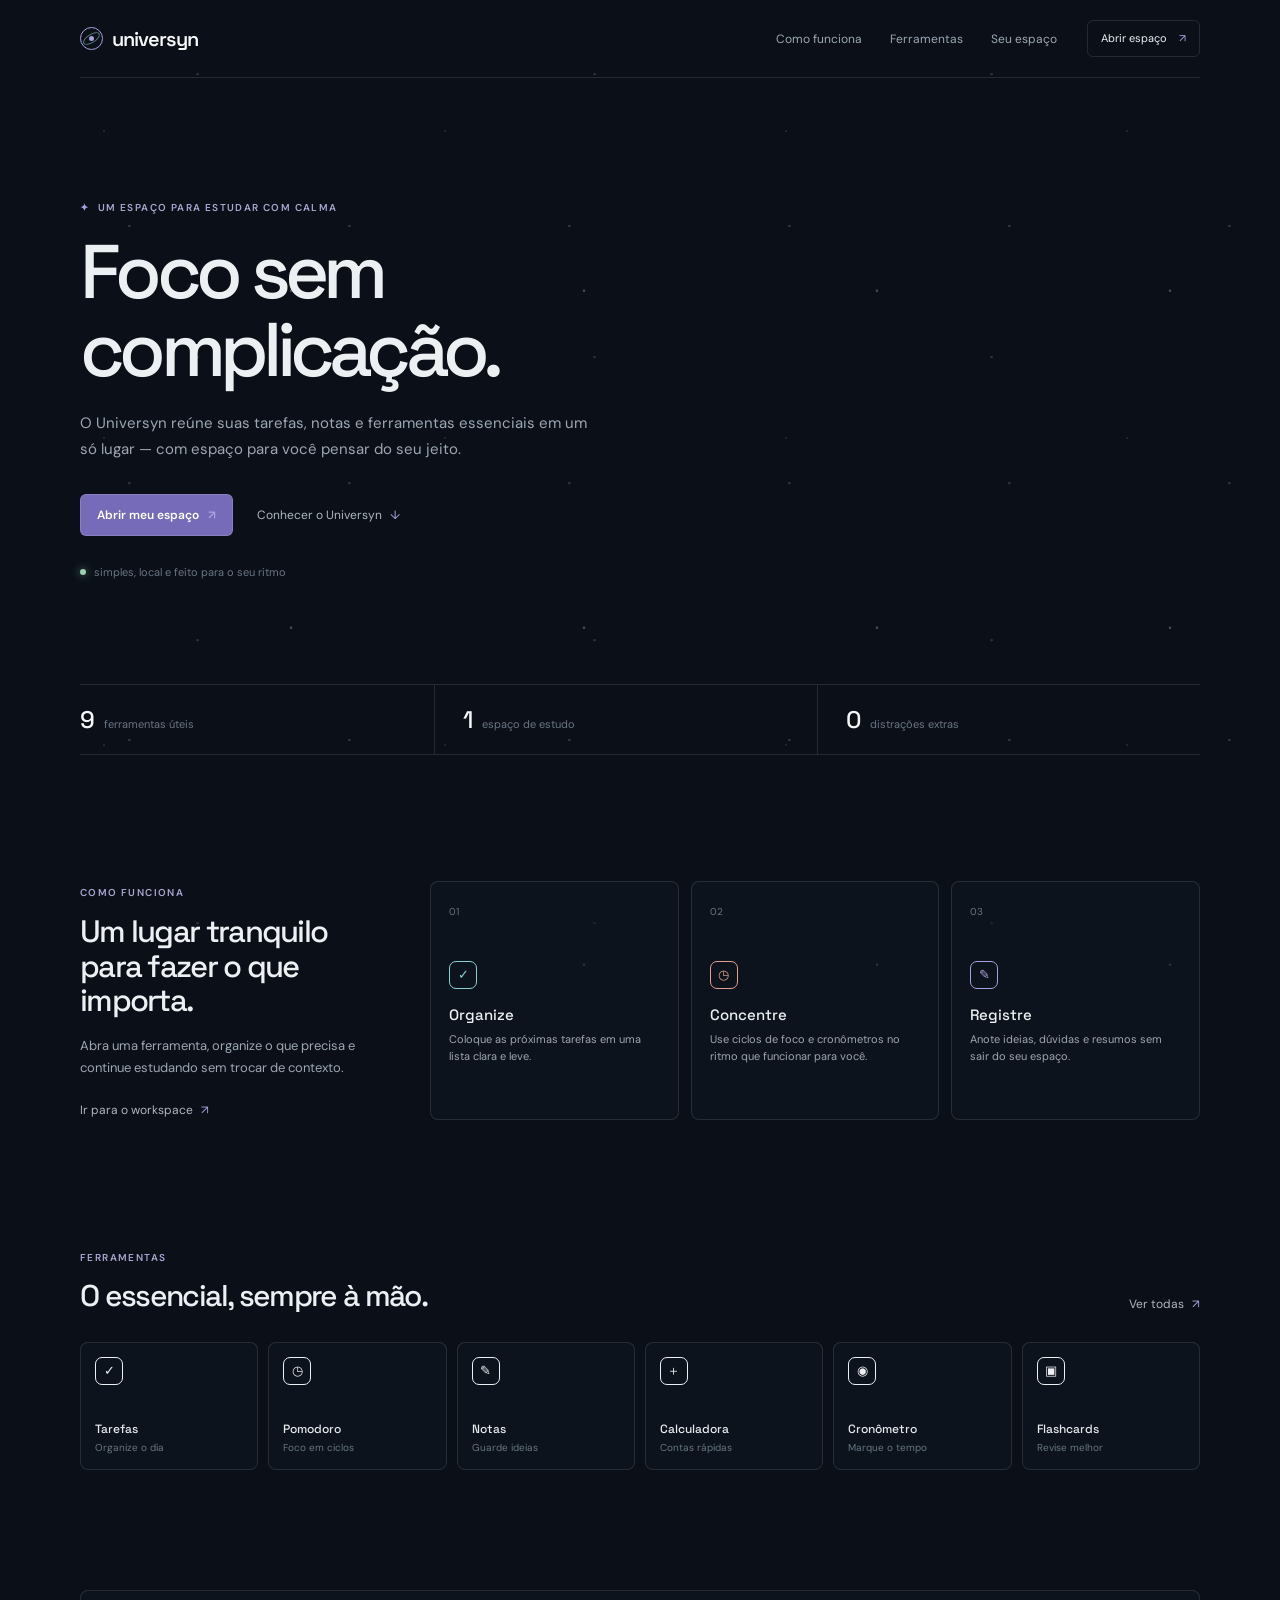
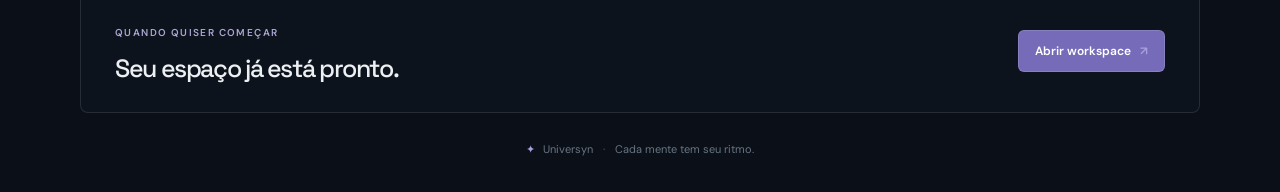
==== commit 381a11fd: "style: rebuild Universyn with a simpler study workspace" ====
--- a/index.html
+++ b/index.html
@@ -3,26 +3,46 @@
 <head>
   <meta charset="UTF-8">
   <meta name="viewport" content="width=device-width, initial-scale=1.0">
-  <meta name="theme-color" content="#080b1f">
-  <meta name="description" content="Universyn — seu universo de foco, tarefas e estudo.">
-  <title>Universyn — Seu universo de estudos</title>
+  <meta name="theme-color" content="#0b1018">
+  <meta name="description" content="Universyn — um espaço simples para estudar com mais clareza.">
+  <title>Universyn — seu espaço de estudo</title>
   <link rel="preconnect" href="https://fonts.googleapis.com">
   <link rel="preconnect" href="https://fonts.gstatic.com" crossorigin>
-  <link href="https://fonts.googleapis.com/css2?family=DM+Sans:wght@400;500;600;700&family=Space+Grotesk:wght@500;600;700&display=swap" rel="stylesheet">
+  <link href="https://fonts.googleapis.com/css2?family=DM+Sans:wght@400;500;600&family=Space+Grotesk:wght@500;600&display=swap" rel="stylesheet">
   <link rel="stylesheet" href="style.css">
 </head>
-<body>
-  <div class="ambient ambient-one" aria-hidden="true"></div><div class="ambient ambient-two" aria-hidden="true"></div><div class="stars stars-back" aria-hidden="true"></div><div class="stars stars-front" aria-hidden="true"></div>
-  <div class="landing-shell">
-    <nav class="landing-nav" aria-label="Navegação principal"><a class="brand" href="#inicio" aria-label="Universyn início"><span class="brand-mark"><span></span></span><span>universyn</span></a><div class="landing-links"><a href="#como-funciona">Como funciona</a><a href="#ferramentas">Ferramentas</a><a href="workspace.html">Seu espaço</a></div><a class="nav-cta" href="workspace.html">Abrir espaço <span>↗</span></a><button class="mobile-menu landing-mobile-menu" id="mobile-menu" aria-label="Abrir menu">☰</button></nav>
+<body class="landing-page">
+  <div class="stars stars-back" aria-hidden="true"></div>
+  <div class="stars stars-front" aria-hidden="true"></div>
+  <div class="site-shell">
+    <nav class="landing-nav" aria-label="Navegação principal">
+      <a class="brand" href="#inicio" aria-label="Universyn início"><span class="brand-mark"><span></span></span><span>universyn</span></a>
+      <div class="landing-links"><a href="#como-funciona">Como funciona</a><a href="#ferramentas">Ferramentas</a><a href="workspace.html">Seu espaço</a></div>
+      <a class="nav-cta" href="workspace.html">Abrir espaço <span>↗</span></a>
+      <button class="mobile-menu" id="mobile-menu" aria-label="Abrir menu">☰</button>
+    </nav>
+
     <main id="inicio">
-      <section class="landing-hero"><div class="hero-copy landing-hero-copy"><div class="eyebrow"><span class="spark">✦</span> UM UNIVERSO FEITO PARA O SEU FOCO <span class="live-pill"><b></b> ao vivo</span></div><h1>Estudar pode ser<br><em>outro universo.</em></h1><p>Um espaço bonito e funcional para organizar tarefas, ideias e tempo de foco em uma órbita só.</p><div class="hero-actions"><a class="primary-btn hero-button" href="workspace.html">Explorar meu espaço <span>↗</span></a><a class="text-link" href="#como-funciona">Descobrir como funciona <span>↓</span></a></div><div class="hero-proof"><span class="proof-avatars"><i>✦</i><i>◒</i><i>◷</i></span><span>feito para mentes curiosas</span><span class="proof-separator">·</span><span>comece em um clique</span></div></div><div class="hero-universe" aria-label="Ilustração do universo de estudos"><div class="hero-planet planet-large"><span></span></div><div class="hero-orbit-path path-one"></div><div class="hero-orbit-path path-two"></div><div class="hero-orbit-path path-three"></div><div class="hero-satellite satellite-one">◷</div><div class="hero-satellite satellite-two">✦</div><div class="hero-satellite satellite-three">✓</div><div class="hero-label label-focus"><b>25:00</b><small>foco em curso</small></div><div class="hero-label label-missions"><b>∞</b><small>ideias em órbita</small></div><span class="universe-coordinate">UNV / 01.04.26</span></div></section>
-      <section class="landing-signal" aria-label="Destaques do Universyn"><div><strong>9</strong><span>ferramentas em um só lugar</span></div><div><strong>∞</strong><span>espaço para suas ideias</span></div><div><strong>1</strong><span>clique para começar</span></div><div class="signal-line"></div></section>
-      <section class="benefits-section" id="como-funciona"><div class="section-intro"><span class="eyebrow">COMO FUNCIONA</span><h2>Menos ruído.<br><em>Mais órbita.</em></h2><p>Abra seu espaço, lance as ferramentas que quiser e monte um ambiente que acompanha o seu ritmo.</p><a class="text-link landing-inline-link" href="workspace.html">Abrir o workspace <span>↗</span></a></div><div class="benefit-grid"><article class="benefit-card"><span class="benefit-number">01</span><span class="benefit-icon cyan">◒</span><h3>Organize o caos</h3><p>Transforme pendências em plaquinhas de missão e veja o que importa agora.</p><span class="benefit-line"></span></article><article class="benefit-card featured-benefit"><span class="benefit-number">02</span><span class="benefit-icon coral">◷</span><h3>Encontre seu ritmo</h3><p>Use ciclos de foco, cronômetro e notas sem sair do mesmo espaço.</p><span class="benefit-line"></span></article><article class="benefit-card"><span class="benefit-number">03</span><span class="benefit-icon purple">✦</span><h3>Crie seu universo</h3><p>Mova as ferramentas pelo espaço e deixe seu setup com a sua cara.</p><span class="benefit-line"></span></article></div></section>
-      <section class="tools-preview-section" id="ferramentas"><div class="tools-preview-heading"><div><span class="eyebrow">A ESTAÇÃO COMPLETA</span><h2>Tudo que você precisa,<br><em>orbitando junto.</em></h2></div><a class="text-link" href="workspace.html">Ver todas as ferramentas <span>↗</span></a></div><div class="tool-preview-grid"><a class="tool-preview-card cyan-card" href="workspace.html"><span>✓</span><strong>Tarefas</strong><small>Plaquinhas de missão</small></a><a class="tool-preview-card coral-card" href="workspace.html"><span>◷</span><strong>Pomodoro</strong><small>Foco em ciclos</small></a><a class="tool-preview-card purple-card" href="workspace.html"><span>✎</span><strong>Notas</strong><small>Ideias rápidas</small></a><a class="tool-preview-card gold-card" href="workspace.html"><span>＋</span><strong>Calculadora</strong><small>Contas sem ruído</small></a><a class="tool-preview-card cyan-card" href="workspace.html"><span>⌁</span><strong>Mini navegador</strong><small>Sites em abas flutuantes</small></a><a class="tool-preview-card coral-card" href="workspace.html"><span>▣</span><strong>Flashcards</strong><small>Revisão ativa</small></a></div></section>
-      <section class="final-cta"><div class="cta-orbit" aria-hidden="true"><span></span><i></i><b></b></div><div><span class="eyebrow">PRONTO PARA DECOLAR?</span><h2>Seu próximo foco<br><em>começa aqui.</em></h2></div><a class="primary-btn" href="workspace.html">Abrir meu espaço <span>↗</span></a></section>
+      <section class="landing-hero">
+        <div class="eyebrow"><span class="spark">✦</span> UM ESPAÇO PARA ESTUDAR COM CALMA</div>
+        <h1>Foco sem complicação.</h1>
+        <p>O Universyn reúne suas tarefas, notas e ferramentas essenciais em um só lugar — com espaço para você pensar do seu jeito.</p>
+        <div class="hero-actions"><a class="primary-btn" href="workspace.html">Abrir meu espaço <span>↗</span></a><a class="text-link" href="#como-funciona">Conhecer o Universyn <span>↓</span></a></div>
+        <div class="hero-proof"><span class="status-dot"></span><span>simples, local e feito para o seu ritmo</span></div>
+      </section>
+
+      <section class="landing-signal" aria-label="Resumo do Universyn"><div><strong>9</strong><span>ferramentas úteis</span></div><div><strong>1</strong><span>espaço de estudo</span></div><div><strong>0</strong><span>distrações extras</span></div></section>
+
+      <section class="benefits-section" id="como-funciona">
+        <div class="section-intro"><span class="eyebrow">COMO FUNCIONA</span><h2>Um lugar tranquilo para fazer o que importa.</h2><p>Abra uma ferramenta, organize o que precisa e continue estudando sem trocar de contexto.</p><a class="text-link" href="workspace.html">Ir para o workspace <span>↗</span></a></div>
+        <div class="benefit-grid"><article class="benefit-card"><span class="benefit-number">01</span><span class="benefit-icon cyan">✓</span><h3>Organize</h3><p>Coloque as próximas tarefas em uma lista clara e leve.</p></article><article class="benefit-card"><span class="benefit-number">02</span><span class="benefit-icon coral">◷</span><h3>Concentre</h3><p>Use ciclos de foco e cronômetros no ritmo que funcionar para você.</p></article><article class="benefit-card"><span class="benefit-number">03</span><span class="benefit-icon purple">✎</span><h3>Registre</h3><p>Anote ideias, dúvidas e resumos sem sair do seu espaço.</p></article></div>
+      </section>
+
+      <section class="tools-preview-section" id="ferramentas"><div class="tools-preview-heading"><div><span class="eyebrow">FERRAMENTAS</span><h2>O essencial, sempre à mão.</h2></div><a class="text-link" href="workspace.html">Ver todas <span>↗</span></a></div><div class="tool-preview-grid"><a class="tool-preview-card cyan-card" href="workspace.html"><span>✓</span><strong>Tarefas</strong><small>Organize o dia</small></a><a class="tool-preview-card coral-card" href="workspace.html"><span>◷</span><strong>Pomodoro</strong><small>Foco em ciclos</small></a><a class="tool-preview-card purple-card" href="workspace.html"><span>✎</span><strong>Notas</strong><small>Guarde ideias</small></a><a class="tool-preview-card gold-card" href="workspace.html"><span>＋</span><strong>Calculadora</strong><small>Contas rápidas</small></a><a class="tool-preview-card cyan-card" href="workspace.html"><span>◉</span><strong>Cronômetro</strong><small>Marque o tempo</small></a><a class="tool-preview-card coral-card" href="workspace.html"><span>▣</span><strong>Flashcards</strong><small>Revise melhor</small></a></div></section>
+
+      <section class="final-cta"><div><span class="eyebrow">QUANDO QUISER COMEÇAR</span><h2>Seu espaço já está pronto.</h2></div><a class="primary-btn" href="workspace.html">Abrir workspace <span>↗</span></a></section>
     </main>
-    <footer><span class="footer-mark">✦</span> Universyn <span>·</span> Cada mente é um universo.</footer>
+    <footer><span class="footer-mark">✦</span> Universyn <span>·</span> Cada mente tem seu ritmo.</footer>
   </div>
   <div class="toast" id="toast" role="status" aria-live="polite"></div><script src="script.js"></script>
 </body>
--- a/style.css
+++ b/style.css
@@ -1,586 +1,12 @@
-@import url('https://fonts.googleapis.com/css2?family=DM+Sans:wght@400;500;600;700&family=Space+Grotesk:wght@500;600;700&display=swap');
+@import url('https://fonts.googleapis.com/css2?family=DM+Sans:wght@400;500;600&family=Space+Grotesk:wght@500;600&display=swap');
 
-:root {
-  --ink: #f5f4ff;
-  --muted: #9294b8;
-  --subtle: #64678f;
-  --line: rgba(164, 161, 255, .14);
-  --panel: rgba(18, 21, 55, .66);
-  --panel-strong: rgba(23, 26, 67, .94);
-  --violet: #9a86ff;
-  --violet-bright: #b7aaff;
-  --cyan: #55d8ff;
-  --coral: #ff8d86;
-  --gold: #f3c478;
-  --green: #82e6b1;
-  --sidebar-width: 238px;
-  --ease-out: cubic-bezier(.23, 1, .32, 1);
-  --ease-in-out: cubic-bezier(.77, 0, .175, 1);
-}
-
-* { box-sizing: border-box; }
-html { scroll-behavior: smooth; }
-body {
-  margin: 0;
-  min-width: 320px;
-  background: #080b1f;
-  color: var(--ink);
-  font-family: 'DM Sans', sans-serif;
-  font-size: 14px;
-  line-height: 1.45;
-  overflow-x: hidden;
-}
-button, input, textarea { font: inherit; }
-button, a { -webkit-tap-highlight-color: transparent; }
-button { cursor: pointer; }
-a { color: inherit; text-decoration: none; }
-
-.ambient, .stars { position: fixed; pointer-events: none; z-index: -2; }
-.ambient { border-radius: 999px; filter: blur(8px); opacity: .7; }
-.ambient-one { width: 54vw; height: 54vw; left: 19vw; top: -25vw; background: radial-gradient(circle, rgba(78, 63, 167, .27), rgba(24, 24, 77, .08) 55%, transparent 70%); }
-.ambient-two { width: 48vw; height: 48vw; right: -22vw; bottom: -23vw; background: radial-gradient(circle, rgba(0, 151, 202, .16), transparent 68%); }
-.stars { inset: 0; opacity: .55; background-repeat: repeat; }
-.stars-back { z-index: -3; background-image: radial-gradient(circle at 12% 34%, rgba(255,255,255,.75) 0 1px, transparent 1.5px), radial-gradient(circle at 74% 12%, rgba(151,178,255,.65) 0 1px, transparent 1.5px), radial-gradient(circle at 32% 78%, rgba(255,255,255,.45) 0 1px, transparent 1.5px); background-size: 177px 193px, 239px 211px, 317px 293px; }
-.stars-front { z-index: -1; opacity: .7; background-image: radial-gradient(circle at 38% 20%, rgba(255,255,255,.8) 0 1.2px, transparent 1.8px), radial-gradient(circle at 86% 65%, rgba(141,221,255,.8) 0 1px, transparent 1.6px), radial-gradient(circle at 20% 88%, rgba(189,170,255,.6) 0 1px, transparent 1.7px); background-size: 271px 347px, 303px 249px, 421px 379px; animation: star-drift 22s linear infinite; }
-@keyframes star-drift { to { transform: translate3d(-20px, 14px, 0); } }
-
-.app-shell { display: flex; min-height: 100vh; position: relative; }
-.sidebar { width: var(--sidebar-width); min-height: 100vh; padding: 34px 17px 20px; display: flex; flex-direction: column; border-right: 1px solid rgba(165, 156, 255, .1); background: linear-gradient(180deg, rgba(10, 13, 40, .86), rgba(8, 11, 31, .54)); backdrop-filter: blur(22px); position: fixed; inset: 0 auto 0 0; z-index: 20; }
-.sidebar-top { display: flex; align-items: center; justify-content: space-between; padding: 0 13px; }
-.brand { display: inline-flex; align-items: center; gap: 10px; color: #fff; font: 700 21px 'Space Grotesk', sans-serif; letter-spacing: -.06em; }
-.brand-mark { width: 25px; height: 25px; display: grid; place-items: center; border: 1.5px solid var(--violet-bright); border-radius: 50%; box-shadow: 0 0 15px rgba(148, 125, 255, .5); position: relative; }
-.brand-mark::before, .brand-mark::after { content: ''; position: absolute; width: 19px; height: 8px; border: 1px solid rgba(159, 239, 255, .75); border-radius: 50%; transform: rotate(-35deg); }
-.brand-mark::after { transform: rotate(55deg); border-color: rgba(178, 153, 255, .7); }
-.brand-mark span { width: 5px; height: 5px; border-radius: 50%; background: var(--violet-bright); box-shadow: 0 0 7px var(--violet-bright); }
-.sidebar-label { color: #62658a; font-size: 10px; font-weight: 700; letter-spacing: .14em; text-transform: uppercase; margin: 58px 13px 13px; }
-.nav-list { display: grid; gap: 5px; }
-.nav-link { color: #898cad; display: flex; align-items: center; gap: 13px; width: 100%; min-height: 43px; padding: 0 13px; border: 0; border-radius: 10px; background: transparent; text-align: left; transition: background .18s ease-out, color .18s ease-out, transform .18s ease-out; }
-.nav-link:hover { color: #e4e1ff; background: rgba(126, 110, 229, .1); }
-.nav-link:active { transform: scale(.98); }
-.nav-link.active { color: #fff; background: linear-gradient(90deg, rgba(119, 102, 222, .23), rgba(95, 86, 173, .09)); box-shadow: inset 2px 0 0 var(--violet); }
-.nav-icon { width: 18px; color: #8582bb; font-size: 17px; text-align: center; }
-.nav-link.active .nav-icon { color: var(--violet-bright); }
-.sidebar-bottom { margin-top: auto; }
-.mini-card { display: flex; align-items: center; gap: 10px; margin: 0 5px 16px; padding: 13px 11px; border: 1px solid rgba(128, 120, 210, .16); background: rgba(28, 30, 72, .45); border-radius: 12px; }
-.status-dot, .signal-dot, .live-pill b { display: inline-block; width: 6px; height: 6px; flex: 0 0 auto; border-radius: 50%; background: var(--green); box-shadow: 0 0 11px var(--green); }
-.mini-card strong, .mini-card small { display: block; }
-.mini-card strong { color: #d4d2ee; font-size: 11px; font-weight: 600; }
-.mini-card small { margin-top: 2px; color: #74779b; font-size: 9px; }
-.nav-link.ghost { color: #74779a; }
-.close-sidebar { display: none; border: 0; background: none; color: #9b9cc0; font-size: 27px; }
-
-.main-content { width: min(1160px, calc(100% - var(--sidebar-width))); margin-left: var(--sidebar-width); padding: 0 54px 36px; }
-.topbar { min-height: 90px; display: flex; align-items: center; justify-content: space-between; border-bottom: 1px solid rgba(164, 161, 255, .1); }
-.breadcrumb { color: #73769e; font-size: 11px; letter-spacing: .03em; }
-.breadcrumb span { color: #acadd0; }
-.breadcrumb i { margin: 0 9px; color: #45486d; font-style: normal; }
-.top-actions { display: flex; align-items: center; gap: 19px; }
-.date-label { color: #7c7fa5; font-size: 11px; text-transform: capitalize; }
-
-.mobile-menu { display: none; border: 0; color: #d5d2f5; background: transparent; font-size: 20px; }
-
-.hero-section { min-height: 350px; display: flex; align-items: center; justify-content: space-between; gap: 30px; padding: 55px 15px 30px; }
-.hero-copy { max-width: 560px; }
-.eyebrow { color: #8d83d3; font-size: 9px; font-weight: 700; letter-spacing: .19em; text-transform: uppercase; }
-.spark { color: var(--violet-bright); font-size: 13px; margin-right: 6px; }
-.live-pill { display: inline-flex; align-items: center; gap: 5px; margin-left: 10px; color: #7cdab1; font-size: 8px; font-weight: 600; letter-spacing: .05em; text-transform: lowercase; vertical-align: 1px; }
-.live-pill b { width: 4px; height: 4px; }
-h1, h2, h3, p { margin: 0; }
-h1 { margin-top: 15px; color: #f8f7ff; font: 700 clamp(39px, 5vw, 62px)/1.01 'Space Grotesk', sans-serif; letter-spacing: -.08em; }
-h1 em { color: #a99df6; font-style: normal; }
-.hero-copy > p { max-width: 425px; margin-top: 20px; color: #9294b7; font-size: 13px; line-height: 1.7; }
-.hero-actions { display: flex; align-items: center; gap: 22px; margin-top: 27px; }
-.primary-btn { min-height: 42px; padding: 0 17px; border: 1px solid rgba(190, 182, 255, .25); border-radius: 8px; color: #faf9ff; background: linear-gradient(135deg, #7867d5, #5849ad); font-size: 12px; font-weight: 600; box-shadow: 0 8px 22px rgba(73, 57, 181, .22), inset 0 1px 0 rgba(255,255,255,.18); transition: transform .16s var(--ease-out), box-shadow .16s ease-out; }
-.primary-btn:hover { transform: translateY(-2px); box-shadow: 0 11px 28px rgba(73, 57, 181, .34), inset 0 1px 0 rgba(255,255,255,.18); }
-.primary-btn:active, .icon-btn:active, .tool-link:active { transform: scale(.97); }
-.primary-btn span { margin-left: 12px; color: #d7d0ff; font-size: 16px; }
-.text-link { color: #a4a2bf; font-size: 11px; transition: color .18s ease-out; }
-.text-link:hover { color: #e3defe; }
-.text-link span { margin-left: 5px; color: var(--violet-bright); }
-
-.hero-orbit { width: 290px; height: 230px; flex: 0 0 auto; position: relative; margin: 0 54px 0 0; }
-.orbit-ring { position: absolute; left: 50%; top: 50%; border: 1px solid rgba(150, 138, 255, .25); border-radius: 50%; transform: translate(-50%, -50%) rotate(-24deg); }
-.ring-outer { width: 268px; height: 103px; }
-.ring-inner { width: 194px; height: 79px; border-color: rgba(93, 209, 255, .25); transform: translate(-50%, -50%) rotate(28deg); }
-.orbit-core { position: absolute; left: 50%; top: 50%; width: 108px; height: 108px; display: flex; flex-direction: column; align-items: center; justify-content: center; border: 1px solid rgba(186, 172, 255, .43); border-radius: 50%; background: radial-gradient(circle at 42% 35%, rgba(113, 93, 218, .55), rgba(32, 34, 94, .95) 68%); box-shadow: 0 0 35px rgba(96, 75, 208, .27), inset 0 0 20px rgba(187, 173, 255, .13); transform: translate(-50%, -50%); z-index: 2; }
-.orbit-core::before { content: ''; position: absolute; inset: 8px; border: 1px solid rgba(220, 214, 255, .12); border-radius: inherit; }
-.orbit-core span { color: #aaa5da; font-size: 8px; letter-spacing: .08em; text-transform: uppercase; }
-.orbit-core strong { margin: 1px 0 -3px; font: 600 37px 'Space Grotesk'; letter-spacing: -.08em; }
-.orbit-core strong span { color: var(--violet-bright); font: inherit; }
-.orbit-core small { color: #79e1b6; font-size: 8px; }
-.planet { width: 16px; height: 16px; position: absolute; border-radius: 50%; background: linear-gradient(135deg, #4bd9f4, #27408e); box-shadow: 0 0 16px rgba(71, 215, 246, .75); }
-.planet-small { left: 29px; top: 76px; }
-.orbit-dot { width: 6px; height: 6px; position: absolute; border-radius: 50%; z-index: 3; }
-.dot-violet { right: 26px; top: 54px; background: var(--violet-bright); box-shadow: 0 0 12px var(--violet-bright); }
-.dot-cyan { left: 76px; bottom: 28px; background: var(--cyan); box-shadow: 0 0 12px var(--cyan); }
-.orbit-caption { position: absolute; color: #c8c4ef; font: 600 12px 'Space Grotesk'; }
-.orbit-caption small { display: block; margin-top: 2px; color: #74779c; font: 400 9px 'DM Sans'; }
-.caption-one { left: -6px; top: 23px; text-align: right; }
-.caption-two { right: -2px; bottom: 29px; }
-
-.stats-grid { display: grid; grid-template-columns: repeat(3, 1fr); gap: 13px; padding: 10px 0 47px; }
-.stat-card { min-height: 92px; display: flex; align-items: center; gap: 14px; padding: 18px 19px; border: 1px solid var(--line); border-radius: 13px; background: linear-gradient(130deg, rgba(27, 29, 72, .72), rgba(16, 19, 49, .48)); position: relative; overflow: hidden; transition: border-color .2s ease-out, transform .2s ease-out; }
-.stat-card:hover { transform: translateY(-2px); border-color: rgba(170, 158, 255, .3); }
-.stat-glow { position: absolute; width: 85px; height: 85px; right: -28px; bottom: -47px; border-radius: 50%; filter: blur(13px); opacity: .4; }
-.stat-violet .stat-glow { background: var(--violet); }
-.stat-cyan .stat-glow { background: var(--cyan); }
-.stat-orange .stat-glow { background: var(--coral); }
-.stat-icon { width: 36px; height: 36px; display: grid; place-items: center; border: 1px solid currentColor; border-radius: 10px; font-size: 19px; flex: 0 0 auto; }
-.stat-violet .stat-icon { color: var(--violet-bright); background: rgba(138, 118, 248, .1); }
-.stat-cyan .stat-icon { color: var(--cyan); background: rgba(83, 209, 246, .08); }
-.stat-orange .stat-icon { color: var(--coral); background: rgba(255, 135, 128, .08); }
-.stat-card span:not(.stat-glow) { display: block; color: #8d90b3; font-size: 10px; }
-.stat-card strong { display: block; color: #ecebff; font: 600 23px 'Space Grotesk'; letter-spacing: -.05em; }
-.stat-card small { color: #757899; font-size: 9px; }
-.stat-card small.positive { color: #72dbac; }
-
-.section-heading { display: flex; align-items: end; justify-content: space-between; gap: 20px; margin-bottom: 19px; }
-h2 { margin-top: 6px; color: #eeeefe; font: 600 21px 'Space Grotesk'; letter-spacing: -.05em; }
-.workspace-section { scroll-margin-top: 30px; }
-.workspace-heading { align-items: center; }
-.workspace-tools { display: flex; align-items: center; gap: 14px; }
-.drag-hint { color: #777b9d; font-size: 10px; }
-.drag-cursor { margin-right: 5px; color: var(--cyan); }
-.icon-btn { width: 30px; height: 30px; display: grid; place-items: center; border: 1px solid rgba(151, 143, 239, .25); border-radius: 8px; color: #a9a4de; background: rgba(55, 53, 111, .32); font-size: 18px; transition: background .18s ease-out, transform .16s var(--ease-out); }
-.icon-btn:hover { background: rgba(105, 88, 198, .27); }
-.workspace-stage { height: 354px; border: 1px solid rgba(153, 147, 242, .2); border-radius: 15px; background: radial-gradient(ellipse at 43% 48%, rgba(59, 50, 137, .22), transparent 47%), radial-gradient(ellipse at 90% 80%, rgba(10, 130, 172, .1), transparent 36%), rgba(11, 14, 42, .65); box-shadow: inset 0 0 55px rgba(5, 6, 25, .5), 0 22px 45px rgba(2, 4, 18, .18); overflow: hidden; position: relative; }
-.workspace-stage::before { content: ''; position: absolute; inset: 0; opacity: .5; background-image: radial-gradient(circle, rgba(211, 209, 255, .7) 0 1px, transparent 1.4px), radial-gradient(circle, rgba(94, 212, 255, .55) 0 1px, transparent 1.3px); background-position: 32px 44px, 118px 91px; background-size: 179px 157px, 257px 233px; }
-.stage-grid { position: absolute; inset: -50%; opacity: .21; background-image: linear-gradient(rgba(143, 133, 234, .18) 1px, transparent 1px), linear-gradient(90deg, rgba(143, 133, 234, .18) 1px, transparent 1px); background-size: 44px 44px; transform: perspective(320px) rotateX(64deg) translateY(150px); transform-origin: center bottom; }
-.stage-sun { position: absolute; left: 50%; top: 50%; width: 122px; height: 122px; border: 1px solid rgba(160, 143, 255, .17); border-radius: 50%; transform: translate(-50%, -50%); }
-.stage-sun::before, .stage-sun::after { content: ''; position: absolute; inset: -22px; border: 1px solid rgba(99, 211, 246, .12); border-radius: 50%; transform: rotate(28deg) scaleY(.38); }
-.stage-sun::after { inset: -53px; border-color: rgba(167, 135, 255, .1); transform: rotate(-30deg) scaleY(.35); }
-.stage-sun span { position: absolute; inset: 33px; border-radius: 50%; background: radial-gradient(circle at 35% 30%, #8979de, #3c337f 52%, #1a1b52 78%); box-shadow: 0 0 50px rgba(105, 90, 225, .46), 0 0 90px rgba(80, 57, 200, .2); }
-.stage-label { position: absolute; top: 17px; left: 20px; color: #8f91b5; font-size: 9px; letter-spacing: .1em; text-transform: uppercase; z-index: 2; }
-.stage-label small { margin-left: 9px; color: #5f638b; font-size: 8px; }
-.signal-dot { width: 5px; height: 5px; margin-right: 7px; vertical-align: 1px; background: var(--cyan); box-shadow: 0 0 8px var(--cyan); }
-.window-layer { position: absolute; inset: 0; z-index: 4; }
-.window-dock { min-height: 0; display: flex; flex-wrap: wrap; gap: 8px; margin-top: 10px; }
-.window-dock:empty { display: none; }
-.dock-item { min-height: 28px; display: inline-flex; align-items: center; gap: 7px; padding: 0 10px; border: 1px solid rgba(151, 143, 239, .22); border-radius: 7px; color: #b9b6df; background: rgba(35, 35, 79, .72); font-size: 10px; transition: background .18s ease-out, color .18s ease-out; }
-.dock-item:hover { color: #fff; background: rgba(89, 74, 165, .58); }
-.dock-item span { color: var(--violet-bright); }
-.empty-workspace { position: absolute; inset: 0; z-index: 3; display: flex; align-items: center; justify-content: center; flex-direction: column; color: #8588ab; text-align: center; }
-.empty-workspace > span { color: var(--violet-bright); font-size: 26px; }
-.empty-workspace strong { margin-top: 8px; color: #d3d0f3; font: 600 15px 'Space Grotesk'; }
-.empty-workspace p { max-width: 230px; margin-top: 4px; color: #727695; font-size: 10px; }
-
-.tool-window { width: 256px; min-height: 182px; position: absolute; border: 1px solid rgba(168, 158, 255, .32); border-radius: 12px; background: linear-gradient(135deg, rgba(34, 34, 86, .95), rgba(15, 19, 52, .94)); box-shadow: 0 17px 37px rgba(1, 2, 14, .44), inset 0 1px 0 rgba(255,255,255,.07), 0 0 25px rgba(109, 89, 216, .08); overflow: hidden; transform-origin: center; animation: window-in .28s var(--ease-out) both; transition: box-shadow .18s ease-out, border-color .18s ease-out, opacity .18s ease-out; }
-.tool-window:hover { border-color: rgba(176, 163, 255, .48); }
-.tool-window.is-active { border-color: rgba(180, 168, 255, .68); box-shadow: 0 22px 43px rgba(1, 2, 14, .54), 0 0 0 1px rgba(154, 134, 255, .15), 0 0 34px rgba(109, 89, 216, .16); }
-.tool-window.is-minimized { display: none; }
-@keyframes window-in { from { opacity: 0; transform: scale(.96) translateY(7px); } to { opacity: 1; transform: scale(1) translateY(0); } }
-.window-bar { height: 36px; display: flex; align-items: center; gap: 8px; padding: 0 9px 0 12px; border-bottom: 1px solid rgba(162, 152, 244, .14); background: rgba(43, 41, 99, .42); user-select: none; cursor: grab; }
-.window-bar:active { cursor: grabbing; }
-.window-symbol { width: 20px; height: 20px; display: grid; place-items: center; border-radius: 6px; color: var(--violet-bright); background: rgba(142, 121, 244, .15); font-size: 12px; }
-.window-title { flex: 1; color: #d7d5ef; font: 600 10px 'Space Grotesk'; letter-spacing: .02em; }
-.window-controls { display: flex; gap: 4px; }
-.window-control { width: 18px; height: 18px; display: grid; place-items: center; padding: 0; border: 0; border-radius: 5px; color: #8e90b3; background: transparent; font-size: 14px; line-height: 1; }
-.window-control:hover { color: #fff; background: rgba(255,255,255,.1); }
-.window-control.close:hover { color: #ffaaa9; background: rgba(255, 103, 127, .13); }
-.window-content { padding: 16px; }
-.window-kicker { color: #777ca7; font-size: 9px; line-height: 1.4; }
-.window-content form { display: flex; gap: 7px; margin-bottom: 10px; }
-.field { width: 100%; min-height: 37px; padding: 0 11px; border: 1px solid rgba(153, 147, 224, .2); border-radius: 7px; outline: none; color: #e8e6ff; background: rgba(8, 11, 33, .53); font-size: 11px; transition: border-color .18s ease-out, box-shadow .18s ease-out; }
-.field::placeholder { color: #626688; }
-.field:focus { border-color: rgba(157, 139, 255, .62); box-shadow: 0 0 0 3px rgba(133, 111, 255, .1); }
-.notes { min-height: 108px; padding: 11px; resize: vertical; line-height: 1.55; }
-.modal-btn, .secondary-btn { min-height: 36px; padding: 0 11px; border: 1px solid rgba(174, 160, 255, .22); border-radius: 7px; color: #f4f1ff; background: linear-gradient(135deg, #6656be, #4e4493); font-size: 10px; font-weight: 600; white-space: nowrap; }
-.modal-btn:hover { background: linear-gradient(135deg, #7967d4, #5d4fb0); }
-.secondary-btn { color: #b0b0d1; background: rgba(70, 66, 129, .3); }
-.secondary-btn:hover { color: #fff; background: rgba(92, 84, 167, .4); }
-.todo-row { min-height: 33px; display: flex; align-items: center; gap: 8px; padding: 4px 0; border-bottom: 1px solid rgba(155, 148, 225, .1); }
-.todo-row:last-child { border-bottom: 0; }
-.todo-row input { accent-color: var(--violet); }
-.todo-row span { flex: 1; color: #c8c7e4; font-size: 11px; }
-.todo-row.done span { color: #787b9a; text-decoration: line-through; }
-.todo-row button { border: 0; color: #757798; background: transparent; font-size: 16px; }
-.todo-row button:hover { color: #ff999d; }
-.empty-message { color: #727694; font-size: 10px; text-align: center; padding: 12px 0 2px; }
-.timer { padding: 9px 0 13px; color: #f7f4ff; font: 600 40px 'Space Grotesk'; letter-spacing: -.08em; text-align: center; text-shadow: 0 0 18px rgba(166, 143, 255, .28); }
-.timer-actions { display: flex; gap: 6px; justify-content: center; }
-.timer-actions button { min-height: 29px; padding: 0 8px; font-size: 9px; }
-.calc-display { margin-bottom: 9px; color: #e9e5ff; font: 600 17px 'Space Grotesk'; text-align: right; }
-.calc-grid { display: grid; grid-template-columns: repeat(4, 1fr); gap: 5px; }
-.calc-grid button { min-height: 27px; padding: 0; border: 1px solid rgba(140, 134, 208, .17); border-radius: 6px; color: #b9b9d8; background: rgba(71, 66, 134, .25); font-size: 10px; }
-.calc-grid button:hover { color: #fff; background: rgba(110, 92, 196, .46); }
-
-.tools-section { padding-top: 61px; scroll-margin-top: 20px; }
-.search-wrap { width: 166px; height: 31px; display: flex; align-items: center; gap: 7px; padding: 0 10px; border: 1px solid rgba(150, 145, 223, .18); border-radius: 7px; background: rgba(22, 24, 60, .44); }
-.search-wrap span { color: #787c9f; font-size: 17px; }
-.search-wrap input { width: 100%; border: 0; outline: 0; color: #cfcced; background: transparent; font-size: 10px; }
-.search-wrap input::placeholder { color: #66698b; }
-.tools-grid { display: grid; grid-template-columns: repeat(4, 1fr); gap: 12px; }
-.tool-card { min-height: 180px; display: flex; flex-direction: column; padding: 17px 17px 15px; border: 1px solid rgba(146, 140, 217, .15); border-radius: 12px; background: linear-gradient(135deg, rgba(28, 29, 73, .66), rgba(15, 19, 48, .5)); transition: transform .22s var(--ease-out), border-color .22s ease-out, background .22s ease-out; }
-.tool-card:hover { transform: translateY(-4px); border-color: rgba(170, 157, 255, .4); background: linear-gradient(135deg, rgba(43, 40, 98, .78), rgba(17, 21, 55, .63)); }
-.tool-card.featured { border-color: rgba(222, 124, 143, .26); background: linear-gradient(135deg, rgba(56, 34, 84, .67), rgba(23, 21, 61, .55)); }
-.tool-top { display: flex; align-items: center; justify-content: space-between; }
-.tool-symbol { width: 32px; height: 32px; display: grid; place-items: center; border: 1px solid currentColor; border-radius: 9px; font-size: 18px; }
-.tool-symbol.coral { color: var(--coral); background: rgba(255, 133, 129, .09); }
-.tool-symbol.cyan { color: var(--cyan); background: rgba(83, 207, 247, .07); }
-.tool-symbol.purple { color: #bb9bff; background: rgba(160, 120, 255, .08); }
-.tool-symbol.gold { color: var(--gold); background: rgba(241, 191, 108, .08); }
-.card-arrow { color: #72759a; font-size: 17px; transition: transform .18s ease-out, color .18s ease-out; }
-.tool-card:hover .card-arrow { color: #c1b8ff; transform: translate(2px, -2px); }
-.tool-card h3 { margin-top: 20px; color: #edeaff; font: 600 14px 'Space Grotesk'; }
-.tool-card p { min-height: 35px; margin-top: 6px; color: #8487a9; font-size: 10px; line-height: 1.55; }
-.tool-link { align-self: flex-start; margin-top: auto; padding: 8px 0 0; border: 0; color: #aaa4e3; background: transparent; font-size: 10px; transition: color .18s ease-out, transform .16s var(--ease-out); }
-.tool-link span { padding-left: 8px; color: var(--violet-bright); }
-.tool-link:hover { color: #eeebff; }
-
-.bottom-grid { display: grid; grid-template-columns: .92fr 1.08fr; gap: 13px; padding-top: 61px; scroll-margin-top: 20px; }
-.quote-card, .agenda-card { min-height: 190px; border: 1px solid rgba(146, 140, 217, .15); border-radius: 13px; background: linear-gradient(140deg, rgba(29, 30, 77, .68), rgba(13, 17, 44, .5)); }
-.quote-card { padding: 20px 22px; position: relative; overflow: hidden; }
-.quote-card::after { content: ''; position: absolute; width: 170px; height: 170px; right: -85px; bottom: -84px; border-radius: 50%; background: rgba(119, 99, 236, .24); filter: blur(22px); }
-.quote-stars { color: rgba(174, 155, 255, .7); font-size: 10px; letter-spacing: 5px; }
-.quote-mark { display: block; margin-top: 15px; color: #9d90eb; font: 600 35px 'Space Grotesk'; line-height: .6; }
-.quote-card p { max-width: 260px; margin-top: 11px; color: #d1cff0; font: 500 15px/1.42 'Space Grotesk'; letter-spacing: -.03em; }
-.quote-author { display: block; margin-top: 13px; color: #7c7fa2; font-size: 9px; }
-.agenda-card { padding: 20px 22px; }
-.section-heading.compact { margin-bottom: 16px; }
-.section-heading.compact h2 { font-size: 17px; }
-.agenda-item { min-height: 48px; display: grid; grid-template-columns: 39px 3px 1fr; align-items: center; gap: 11px; }
-.agenda-time { color: #a8a6c7; font: 600 10px 'Space Grotesk'; }
-.agenda-line { width: 3px; height: 27px; border-radius: 4px; }
-.blue-line { background: var(--cyan); box-shadow: 0 0 10px rgba(85, 216, 255, .32); }
-.purple-line { background: var(--violet); box-shadow: 0 0 10px rgba(154, 134, 255, .32); }
-.agenda-item strong, .agenda-item small { display: block; }
-.agenda-item strong { color: #d3d1ed; font-size: 11px; font-weight: 600; }
-.agenda-item small { margin-top: 2px; color: #747797; font-size: 9px; }
-footer { padding: 52px 0 0; color: #686b8c; font-size: 10px; text-align: center; }
-footer span:not(.footer-mark) { margin: 0 7px; color: #454866; }
-.footer-mark { margin-right: 5px; color: var(--violet); }
-.toast { position: fixed; left: 50%; bottom: 24px; z-index: 50; padding: 10px 15px; border: 1px solid rgba(170, 159, 255, .3); border-radius: 8px; color: #ebe8ff; background: rgba(28, 27, 68, .94); box-shadow: 0 13px 27px rgba(0,0,0,.25); font-size: 11px; opacity: 0; pointer-events: none; transform: translate(-50%, 10px); transition: opacity .2s var(--ease-out), transform .2s var(--ease-out); }
-.toast.show { opacity: 1; transform: translate(-50%, 0); }
-body.is-dragging { user-select: none; }
-body.is-dragging .tool-window { transition: none; }
-
-@media (max-width: 1000px) {
-  .main-content { padding-left: 35px; padding-right: 35px; }
-  .hero-orbit { margin-right: 0; transform: scale(.88); }
-  .tools-grid { grid-template-columns: repeat(2, 1fr); }
-}
-@media (max-width: 760px) {
-  :root { --sidebar-width: 0px; }
-  .sidebar { width: 245px; padding-top: 22px; transform: translateX(-102%); box-shadow: 15px 0 35px rgba(0,0,0,.4); transition: transform .24s var(--ease-out); }
-  .sidebar.open { transform: translateX(0); }
-  .close-sidebar { display: block; }
-  .main-content { width: 100%; margin-left: 0; padding: 0 20px 30px; }
-  .topbar { min-height: 70px; }
-  .mobile-menu { display: block; }
-  .breadcrumb { margin-right: auto; margin-left: 13px; }
-  .date-label { display: none; }
-  .hero-section { min-height: unset; flex-direction: column; align-items: flex-start; padding: 47px 4px 20px; }
-  .hero-orbit { align-self: center; margin: 12px 0 0; }
-  .stats-grid { gap: 8px; padding-bottom: 35px; }
-  .stat-card { gap: 9px; padding: 13px 10px; }
-  .stat-icon { width: 29px; height: 29px; font-size: 15px; border-radius: 8px; }
-  .stat-card strong { font-size: 17px; }
-  .stat-card span:not(.stat-glow) { font-size: 8px; white-space: nowrap; }
-  .stat-card small { font-size: 7px; }
-  .workspace-stage { height: 390px; }
-  .tool-window { width: min(256px, calc(100vw - 68px)); }
-  .window-layer { overflow: hidden; }
-  .tools-section, .bottom-grid { padding-top: 46px; }
-  .section-heading { align-items: flex-start; flex-direction: column; gap: 13px; }
-  .workspace-heading { flex-direction: row; align-items: center; }
-  .drag-hint { display: none; }
-  .search-wrap { width: 100%; }
-  .bottom-grid { grid-template-columns: 1fr; }
-}
-@media (max-width: 470px) {
-  h1 { font-size: 41px; }
-  .hero-copy > p { font-size: 12px; }
-  .hero-actions { gap: 15px; }
-  .primary-btn { font-size: 11px; }
-  .hero-orbit { transform: scale(.78); transform-origin: top center; margin-bottom: -30px; }
-  .stats-grid { grid-template-columns: 1fr; }
-  .stat-card { min-height: 67px; }
-  .stat-card span:not(.stat-glow) { font-size: 10px; }
-  .stat-card strong { font-size: 20px; }
-  .stat-card small { font-size: 9px; }
-  .workspace-stage { height: 420px; }
-  .tool-window { width: calc(100% - 32px); }
-  .tools-grid { grid-template-columns: 1fr; }
-  .tool-card { min-height: 155px; }
-  .workspace-tools { gap: 6px; }
-  .workspace-heading h2 { font-size: 18px; }
-}
-@media (prefers-reduced-motion: reduce) {
-  *, *::before, *::after { scroll-behavior: auto !important; animation-duration: .01ms !important; animation-iteration-count: 1 !important; transition-duration: .01ms !important; }
-}
-
-/* Premium observatory finish */
-body::before {
-  content: '';
-  position: fixed;
-  inset: 0;
-  z-index: -1;
-  pointer-events: none;
-  opacity: .16;
-  background: linear-gradient(115deg, transparent 0 44%, rgba(154, 134, 255, .09) 45%, transparent 46% 100%), linear-gradient(15deg, transparent 0 62%, rgba(85, 216, 255, .06) 63%, transparent 64% 100%);
-  mix-blend-mode: screen;
-}
-body::after {
-  content: '';
-  position: fixed;
-  inset: 0;
-  z-index: -1;
-  pointer-events: none;
-  background: radial-gradient(ellipse at 50% -20%, transparent 38%, rgba(2, 3, 16, .34) 100%);
-}
-button:focus-visible, a:focus-visible, input:focus-visible, textarea:focus-visible {
-  outline: 2px solid var(--cyan);
-  outline-offset: 3px;
-}
-.hero-section { position: relative; }
-.hero-section::before {
-  content: 'SECTOR 07  /  ORBIT ONLINE';
-  position: absolute;
-  right: 12px;
-  top: 20px;
-  color: rgba(119, 225, 255, .34);
-  font: 700 8px 'Space Grotesk';
-  letter-spacing: .19em;
-}
-.hero-orbit::after {
-  content: '';
-  position: absolute;
-  inset: 18px 0 0;
-  border-top: 1px solid rgba(176, 160, 255, .11);
-  border-bottom: 1px solid rgba(176, 160, 255, .08);
-  border-radius: 50%;
-  transform: rotate(-7deg);
-  pointer-events: none;
-}
-.orbit-core { animation: core-breathe 4.8s ease-in-out infinite; }
-@keyframes core-breathe { 0%, 100% { box-shadow: 0 0 35px rgba(96, 75, 208, .27), inset 0 0 20px rgba(187, 173, 255, .13); } 50% { box-shadow: 0 0 52px rgba(111, 89, 239, .42), inset 0 0 25px rgba(214, 203, 255, .18); } }
-.workspace-stage::after {
-  content: '';
-  position: absolute;
-  inset: 12px;
-  border: 1px solid rgba(147, 137, 234, .07);
-  border-radius: 10px;
-  pointer-events: none;
-  z-index: 2;
-}
-.tool-card { transform-style: preserve-3d; }
-.tool-card:hover .tool-symbol { box-shadow: 0 0 20px currentColor; transform: translateZ(6px) rotate(-5deg); }
-.tool-symbol { transition: box-shadow .22s ease-out, transform .22s var(--ease-out); }
-.stat-card::before {
-  content: '';
-  position: absolute;
-  left: 0;
-  top: 0;
-  width: 38%;
-  height: 1px;
-  background: linear-gradient(90deg, transparent, rgba(222, 216, 255, .45), transparent);
-  opacity: .6;
-}
-.tool-window::before {
-  content: '';
-  position: absolute;
-  left: 18px;
-  right: 18px;
-  top: 0;
-  height: 1px;
-  background: linear-gradient(90deg, transparent, rgba(202, 190, 255, .8), transparent);
-  opacity: .6;
-  pointer-events: none;
-}
-.window-symbol { transition: transform .2s var(--ease-out), box-shadow .2s ease-out; }
-.tool-window.is-active .window-symbol { box-shadow: 0 0 14px rgba(154, 134, 255, .3); transform: scale(1.05); }
-.live-pill { padding: 3px 7px; border: 1px solid rgba(130, 230, 177, .18); border-radius: 999px; background: rgba(72, 158, 120, .08); }
-.drag-hint { padding: 5px 8px; border: 1px solid rgba(85, 216, 255, .13); border-radius: 5px; background: rgba(32, 76, 105, .1); }
-@media (max-width: 760px) { .hero-section::before { display: none; } }
-@media (prefers-reduced-motion: reduce) { .orbit-core { animation: none; } }
-
-/* Full-screen spatial workspace */
-.workspace-main { min-height: 100vh; }
-.space-header { min-height: 150px; display: flex; align-items: end; justify-content: space-between; gap: 24px; padding: 34px 15px 22px; }
-.space-header h1 { margin-top: 9px; font-size: clamp(35px, 4vw, 48px); }
-.space-header p { max-width: 460px; margin-top: 9px; color: #8185a8; font-size: 12px; }
-.space-controls { display: flex; align-items: center; gap: 14px; padding-bottom: 2px; }
-.connection-status { display: inline-flex; align-items: center; gap: 6px; color: #6cc69d; font-size: 9px; letter-spacing: .06em; text-transform: uppercase; }
-.connection-status b { width: 5px; height: 5px; border-radius: 50%; background: var(--green); box-shadow: 0 0 10px var(--green); }
-.workspace-stage-full { height: calc(100vh - 370px); min-height: 430px; max-height: 680px; }
-.stage-coordinates { position: absolute; right: 20px; top: 18px; z-index: 3; color: #5b6084; font: 8px 'Space Grotesk'; letter-spacing: .09em; }
-.stage-coordinates span { margin: 0 5px; color: #3f456a; }
-.tools-launch { display: flex; align-items: center; gap: 24px; padding: 17px 15px 0; }
-.launch-title { min-width: 135px; }
-.launch-title small { display: block; margin-top: 4px; color: #656a8e; font-size: 9px; }
-.launch-actions { display: flex; flex-wrap: wrap; gap: 8px; }
-.launch-chip { min-height: 35px; display: inline-flex; align-items: center; gap: 8px; padding: 0 12px 0 7px; border: 1px solid rgba(150, 143, 225, .18); border-radius: 8px; color: #bab9d8; background: rgba(27, 29, 70, .56); font-size: 10px; transition: transform .18s var(--ease-out), border-color .18s ease-out, background .18s ease-out; }
-.launch-chip:hover { transform: translateY(-2px); border-color: rgba(173, 160, 255, .42); color: #f5f3ff; background: rgba(67, 58, 131, .55); }
-.launch-chip:active { transform: scale(.97); }
-.launch-icon { width: 23px; height: 23px; display: grid; place-items: center; border: 1px solid currentColor; border-radius: 6px; font-size: 13px; }
-.launch-icon.cyan { color: var(--cyan); }
-.launch-icon.coral { color: var(--coral); }
-.launch-icon.purple { color: #bb9bff; }
-.launch-icon.gold { color: var(--gold); }
-.tools-launch .window-dock { margin-top: 0; }
-@media (max-width: 760px) {
-  .space-header { align-items: start; flex-direction: column; padding-top: 30px; }
-  .space-controls { width: 100%; justify-content: space-between; }
-  .workspace-stage-full { height: calc(100vh - 455px); min-height: 530px; }
-  .stage-coordinates { display: none; }
-  .tools-launch { align-items: start; flex-direction: column; gap: 12px; padding-top: 16px; }
-  .launch-actions { width: 100%; }
-}
-
-/* Mission plates */
-.task-plates { display: grid; gap: 7px; margin-top: 9px; max-height: 166px; overflow-y: auto; padding-right: 3px; }
-.task-plates::-webkit-scrollbar { width: 3px; }
-.task-plates::-webkit-scrollbar-thumb { border-radius: 4px; background: rgba(159, 144, 255, .4); }
-.task-plate { min-height: 45px; display: flex; align-items: center; gap: 9px; padding: 7px 8px 7px 9px; border: 1px solid rgba(120, 220, 249, .15); border-radius: 9px; background: linear-gradient(105deg, rgba(37, 56, 102, .72), rgba(20, 31, 72, .68)); box-shadow: inset 0 1px 0 rgba(255,255,255,.08), 0 5px 13px rgba(2, 5, 23, .22); position: relative; overflow: hidden; transition: border-color .18s ease-out, transform .18s var(--ease-out), background .18s ease-out; }
-.task-plate::before { content: ''; width: 2px; position: absolute; top: 8px; bottom: 8px; left: 0; border-radius: 3px; background: var(--cyan); box-shadow: 0 0 9px var(--cyan); }
-.task-plate:hover { border-color: rgba(110, 226, 255, .45); background: linear-gradient(105deg, rgba(42, 67, 115, .82), rgba(24, 37, 80, .76)); transform: translateX(2px); }
-.task-plate.is-complete { border-color: rgba(126, 229, 180, .22); background: linear-gradient(105deg, rgba(33, 70, 84, .65), rgba(22, 43, 66, .62)); opacity: .74; }
-.task-plate.is-complete::before { background: var(--green); box-shadow: 0 0 9px var(--green); }
-.task-check { width: 22px; height: 22px; display: grid; place-items: center; flex: 0 0 auto; cursor: pointer; }
-.task-check input { position: absolute; opacity: 0; pointer-events: none; }
-.task-check span { width: 16px; height: 16px; display: block; border: 1px solid rgba(145, 221, 247, .55); border-radius: 5px; background: rgba(16, 27, 65, .72); position: relative; transition: background .16s ease-out, border-color .16s ease-out; }
-.task-check input:checked + span { border-color: var(--green); background: rgba(94, 210, 158, .26); }
-.task-check input:checked + span::after { content: '✓'; position: absolute; inset: 0; color: var(--green); font-size: 11px; font-weight: 700; line-height: 14px; text-align: center; }
-.task-check input:focus-visible + span { outline: 2px solid var(--cyan); outline-offset: 2px; }
-.task-info { min-width: 0; flex: 1; }
-.task-info strong, .task-info small { display: block; overflow: hidden; text-overflow: ellipsis; white-space: nowrap; }
-.task-info strong { color: #dbdcf6; font: 600 10px 'Space Grotesk'; }
-.task-info small { margin-top: 2px; color: #7fc7d5; font-size: 8px; letter-spacing: .04em; text-transform: uppercase; }
-.task-plate.is-complete .task-info strong { color: #9bb8b9; text-decoration: line-through; }
-.task-plate.is-complete .task-info small { color: var(--green); }
-.task-remove { width: 20px; height: 20px; display: grid; place-items: center; padding: 0; border: 0; border-radius: 5px; color: #737b9e; background: transparent; font-size: 15px; }
-.task-remove:hover { color: #ff9ca2; background: rgba(255, 113, 132, .1); }
-@media (max-width: 760px) { .task-plates { max-height: 146px; } }
-
-/* Landing page layout */
-.landing-shell { width: min(1180px, calc(100% - 64px)); margin: 0 auto; position: relative; }
-.landing-nav { height: 86px; display: flex; align-items: center; gap: 42px; border-bottom: 1px solid rgba(164, 161, 255, .1); }
-.landing-nav .brand { margin-right: auto; }
-.landing-links { display: flex; align-items: center; gap: 28px; color: #7f82a8; font-size: 10px; }
-.landing-links a { transition: color .18s ease-out; }
-.landing-links a:hover { color: #eae7ff; }
-.nav-cta { min-height: 33px; display: inline-flex; align-items: center; gap: 10px; padding: 0 12px; border: 1px solid rgba(164, 151, 255, .3); border-radius: 7px; color: #d9d4ff; background: rgba(75, 63, 156, .16); font-size: 10px; transition: background .18s ease-out, border-color .18s ease-out, transform .16s var(--ease-out); }
-.nav-cta:hover { border-color: rgba(188, 174, 255, .55); background: rgba(102, 84, 194, .3); transform: translateY(-1px); }
-.nav-cta span { color: var(--violet-bright); font-size: 14px; }
-.landing-mobile-menu { display: none; }
-.landing-hero { min-height: 595px; display: grid; grid-template-columns: 1fr .84fr; align-items: center; gap: 30px; position: relative; }
-.landing-hero-copy { padding-left: 24px; }
-.landing-hero h1 { max-width: 630px; margin-top: 18px; font-size: clamp(48px, 7.2vw, 82px); }
-.landing-hero-copy > p { max-width: 470px; margin-top: 25px; color: #9497ba; font-size: 14px; line-height: 1.75; }
-.hero-button { display: inline-flex; align-items: center; }
-.hero-proof { display: flex; align-items: center; gap: 9px; margin-top: 30px; color: #777b9e; font-size: 9px; }
-.proof-avatars { display: inline-flex; }
-.proof-avatars i { width: 22px; height: 22px; display: grid; place-items: center; margin-left: -3px; border: 1px solid #080b1f; border-radius: 50%; color: #e8e4ff; background: linear-gradient(135deg, #7061ce, #273e77); font-size: 9px; font-style: normal; }
-.proof-avatars i:first-child { margin-left: 0; background: linear-gradient(135deg, #df786f, #68437d); }
-.proof-avatars i:last-child { background: linear-gradient(135deg, #4dc5df, #32517d); }
-.proof-separator { color: #454968; }
-.hero-universe { width: min(100%, 475px); height: 420px; justify-self: end; position: relative; }
-.hero-universe::before { content: ''; position: absolute; inset: 10% 3%; border-radius: 50%; background: radial-gradient(ellipse, rgba(80, 63, 186, .18), transparent 63%); filter: blur(10px); }
-.hero-planet { position: absolute; left: 50%; top: 50%; transform: translate(-50%, -50%); border-radius: 50%; }
-.planet-large { width: 146px; height: 146px; z-index: 2; background: radial-gradient(circle at 35% 27%, #b7abff 0 2%, #796bd1 27%, #3a367f 65%, #171a4d 100%); box-shadow: 0 0 42px rgba(125, 103, 243, .54), 0 0 115px rgba(67, 48, 180, .28), inset -20px -15px 25px rgba(4, 7, 27, .45); }
-.planet-large::before { content: ''; position: absolute; width: 180px; height: 34px; left: -17px; top: 56px; border: 1px solid rgba(138, 231, 255, .48); border-radius: 50%; transform: rotate(-24deg); box-shadow: 0 0 16px rgba(91, 216, 255, .12); }
-.planet-large::after { content: ''; position: absolute; inset: 17px; border: 1px solid rgba(234, 230, 255, .15); border-radius: 50%; }
-.hero-orbit-path { position: absolute; left: 50%; top: 50%; border: 1px solid rgba(153, 140, 255, .24); border-radius: 50%; transform: translate(-50%, -50%); }
-.path-one { width: 270px; height: 100px; transform: translate(-50%, -50%) rotate(-28deg); }
-.path-two { width: 390px; height: 157px; transform: translate(-50%, -50%) rotate(33deg); border-color: rgba(89, 215, 255, .18); }
-.path-three { width: 460px; height: 235px; transform: translate(-50%, -50%) rotate(-12deg); border-color: rgba(149, 137, 254, .14); }
-.hero-satellite { width: 30px; height: 30px; display: grid; place-items: center; position: absolute; border: 1px solid currentColor; border-radius: 9px; background: rgba(19, 24, 61, .84); font-size: 13px; box-shadow: 0 0 18px currentColor; z-index: 3; }
-.satellite-one { top: 66px; left: 69px; color: var(--coral); }
-.satellite-two { top: 86px; right: 37px; color: var(--violet-bright); }
-.satellite-three { bottom: 78px; left: 76px; color: var(--cyan); }
-.hero-label { position: absolute; z-index: 4; padding: 9px 12px; border: 1px solid rgba(158, 150, 228, .22); border-radius: 7px; background: rgba(22, 25, 63, .76); box-shadow: 0 8px 20px rgba(4, 5, 23, .2); }
-.hero-label b, .hero-label small { display: block; }
-.hero-label b { color: #e8e5ff; font: 600 14px 'Space Grotesk'; }
-.hero-label small { margin-top: 2px; color: #73779f; font-size: 8px; }
-.label-focus { left: 20px; bottom: 91px; }
-.label-missions { right: 2px; top: 90px; }
-.label-missions b { color: var(--cyan); }
-.universe-coordinate { position: absolute; right: 41px; bottom: 31px; color: #60658b; font: 8px 'Space Grotesk'; letter-spacing: .15em; }
-.landing-signal { min-height: 82px; display: grid; grid-template-columns: repeat(3, 1fr) 1.5fr; align-items: center; gap: 18px; padding: 0 24px; border-top: 1px solid rgba(153, 145, 231, .12); border-bottom: 1px solid rgba(153, 145, 231, .12); position: relative; }
-.landing-signal div:not(.signal-line) { display: flex; align-items: baseline; gap: 9px; }
-.landing-signal strong { color: #dedaff; font: 600 24px 'Space Grotesk'; }
-.landing-signal span { color: #717596; font-size: 9px; }
-.landing-signal .signal-line { height: 1px; margin-left: 15px; background: linear-gradient(90deg, rgba(87, 213, 250, .55), transparent); }
-.benefits-section { display: grid; grid-template-columns: .7fr 1.3fr; gap: 70px; padding: 145px 24px 120px; }
-.section-intro h2 { margin-top: 10px; font-size: 38px; line-height: 1.08; }
-.section-intro h2 em, .final-cta h2 em { color: var(--violet-bright); font-style: normal; }
-.section-intro p { max-width: 205px; margin-top: 16px; color: #7c80a3; font-size: 11px; line-height: 1.65; }
-.benefit-grid { display: grid; grid-template-columns: repeat(3, 1fr); gap: 12px; }
-.benefit-card { min-height: 225px; display: flex; flex-direction: column; padding: 20px 18px; border: 1px solid rgba(148, 140, 222, .16); border-radius: 12px; background: linear-gradient(145deg, rgba(28, 31, 76, .6), rgba(13, 17, 45, .44)); position: relative; overflow: hidden; transition: transform .22s var(--ease-out), border-color .22s ease-out; }
-.benefit-card:hover { transform: translateY(-5px); border-color: rgba(177, 160, 255, .4); }
-.featured-benefit { background: linear-gradient(145deg, rgba(64, 37, 88, .66), rgba(20, 18, 54, .5)); }
-.benefit-number { color: #5f6389; font: 600 9px 'Space Grotesk'; }
-.benefit-icon { width: 36px; height: 36px; display: grid; place-items: center; margin-top: 25px; border: 1px solid currentColor; border-radius: 10px; font-size: 17px; }
-.benefit-icon.cyan { color: var(--cyan); }
-.benefit-icon.coral { color: var(--coral); }
-.benefit-icon.purple { color: #bc9eff; }
-.benefit-card h3 { margin-top: 18px; color: #e1dff5; font: 600 13px 'Space Grotesk'; }
-.benefit-card p { margin-top: 7px; color: #7c80a3; font-size: 10px; line-height: 1.55; }
-.benefit-line { width: 22px; height: 2px; margin-top: auto; background: currentColor; box-shadow: 0 0 9px currentColor; }
-.benefit-card:nth-child(1) .benefit-line { color: var(--cyan); }.benefit-card:nth-child(2) .benefit-line { color: var(--coral); }.benefit-card:nth-child(3) .benefit-line { color: var(--violet-bright); }
-.workspace-landing-section { padding: 0 24px 128px; scroll-margin-top: 30px; }
-.workspace-stage-landing { height: 520px; }
-.section-subtitle { margin-top: 5px; color: #75799d; font-size: 10px; }
-.workspace-launch-row { display: flex; align-items: center; gap: 22px; padding-top: 15px; }
-.workspace-launch-row .launch-actions { flex: 1; }
-.final-cta { min-height: 260px; display: flex; align-items: center; gap: 52px; padding: 40px 65px; border: 1px solid rgba(160, 147, 235, .22); border-radius: 15px; background: radial-gradient(ellipse at 12% 50%, rgba(94, 70, 188, .28), transparent 40%), linear-gradient(100deg, rgba(32, 29, 78, .8), rgba(17, 20, 54, .55)); position: relative; overflow: hidden; }
-.final-cta::after { content: 'UNV / FOCUS SYSTEM'; position: absolute; right: 25px; top: 22px; color: rgba(116, 220, 255, .32); font: 8px 'Space Grotesk'; letter-spacing: .16em; }
-.final-cta h2 { margin-top: 9px; font-size: 33px; line-height: 1.04; }
-.final-cta .primary-btn { margin-left: auto; }
-.cta-orbit { width: 102px; height: 102px; flex: 0 0 auto; border: 1px solid rgba(169, 150, 255, .36); border-radius: 50%; position: relative; box-shadow: 0 0 25px rgba(113, 90, 220, .2); }
-.cta-orbit::before, .cta-orbit::after { content: ''; position: absolute; inset: -18px 8px; border: 1px solid rgba(91, 214, 255, .24); border-radius: 50%; transform: rotate(33deg); }
-.cta-orbit::after { inset: 10px -22px; border-color: rgba(168, 143, 255, .2); transform: rotate(-35deg); }
-.cta-orbit span { position: absolute; inset: 29px; border-radius: 50%; background: radial-gradient(circle at 34% 29%, #a796f8, #433a92 68%, #171a4b); box-shadow: 0 0 25px rgba(138, 115, 247, .54); }
-.cta-orbit i, .cta-orbit b { width: 7px; height: 7px; position: absolute; border-radius: 50%; background: var(--cyan); box-shadow: 0 0 12px var(--cyan); }
-.cta-orbit i { right: -6px; top: 38px; }.cta-orbit b { left: 11px; bottom: 5px; background: var(--coral); box-shadow: 0 0 12px var(--coral); }
-.landing-shell footer { padding: 42px 0 32px; }
-@media (max-width: 900px) { .landing-shell { width: min(100% - 38px, 700px); }.landing-links { gap: 16px; }.landing-hero { grid-template-columns: 1fr; padding: 65px 0 35px; }.hero-universe { justify-self: center; }.benefits-section { grid-template-columns: 1fr; gap: 35px; padding-top: 100px; }.section-intro p { max-width: 360px; }.workspace-stage-landing { height: 500px; }.landing-signal { grid-template-columns: repeat(3, 1fr); }.landing-signal .signal-line { display: none; } }
-@media (max-width: 650px) { .landing-shell { width: min(100% - 28px, 520px); }.landing-nav { height: 70px; gap: 12px; }.landing-links { display: none; position: absolute; top: 70px; left: 0; right: 0; z-index: 30; padding: 14px; border: 1px solid rgba(157, 147, 227, .2); border-radius: 8px; background: rgba(17, 19, 51, .97); box-shadow: 0 15px 30px rgba(0,0,0,.25); }.landing-links.is-open { display: grid; gap: 14px; }.nav-cta { display: none; }.landing-mobile-menu { display: block; }.landing-hero { min-height: auto; padding-top: 55px; }.landing-hero-copy { padding-left: 3px; }.landing-hero h1 { font-size: 51px; }.landing-hero-copy > p { font-size: 12px; }.hero-universe { transform: scale(.75); transform-origin: top center; margin-bottom: -84px; }.landing-signal { grid-template-columns: 1fr; gap: 8px; padding: 19px 17px; }.landing-signal div:not(.signal-line) { justify-content: space-between; }.benefits-section, .workspace-landing-section { padding-left: 3px; padding-right: 3px; }.benefit-grid { grid-template-columns: 1fr; }.benefit-card { min-height: 160px; }.benefit-icon { margin-top: 14px; }.workspace-launch-row { align-items: start; flex-direction: column; }.workspace-launch-row .launch-actions { width: 100%; }.workspace-stage-landing { height: 540px; }.final-cta { flex-wrap: wrap; gap: 20px; padding: 30px 23px; }.final-cta h2 { font-size: 28px; }.final-cta .primary-btn { margin-left: 0; }.cta-orbit { width: 65px; height: 65px; }.cta-orbit span { inset: 19px; } }
-
-/* Extended tool windows */
-.stopwatch-time { font-size: 32px; letter-spacing: -.08em; }
-.flashcard-progress { text-align: right; }
-.flashcard { width: 100%; min-height: 116px; margin-top: 9px; padding: 14px; border: 1px solid rgba(178, 164, 255, .24); border-radius: 10px; color: #eae6ff; background: linear-gradient(140deg, rgba(80, 66, 159, .38), rgba(27, 32, 76, .9)); position: relative; perspective: 600px; transform-style: preserve-3d; transition: transform .35s var(--ease-in-out), border-color .18s ease-out; cursor: pointer; }
-.flashcard:hover { border-color: rgba(194, 178, 255, .55); }
-.flashcard.is-flipped { transform: rotateY(180deg); }
-.flashcard-side { position: absolute; inset: 14px; display: grid; place-items: center; backface-visibility: hidden; font: 600 12px/1.35 'Space Grotesk'; }
-.flashcard-back { color: #92e2ed; transform: rotateY(180deg); }
-.flashcard small { position: absolute; right: 9px; bottom: 6px; color: #71769d; font-size: 7px; text-transform: uppercase; letter-spacing: .08em; }
-.flashcard-actions { display: flex; justify-content: space-between; gap: 6px; margin-top: 10px; }
-.flashcard-actions button { min-height: 27px; padding: 0 8px; font-size: 9px; }
-.converter-kind { margin-top: 9px; }
-.converter-row { display: grid; grid-template-columns: 1fr 1fr 1fr; gap: 6px; margin-top: 8px; }
-.converter-row label { display: block; margin-bottom: 4px; color: #71769d; font-size: 8px; }
-.converter-row .field { min-width: 0; min-height: 32px; padding: 0 7px; font-size: 9px; }
-.converter-result { min-height: 37px; display: grid; place-items: center; margin-top: 10px; border: 1px solid rgba(86, 211, 238, .18); border-radius: 7px; color: #8fe5e8; background: rgba(36, 101, 119, .15); font: 600 12px 'Space Grotesk'; text-align: center; }
-.randomizer-input { min-height: 82px; margin-top: 9px; padding: 9px; resize: vertical; line-height: 1.45; }
-.randomize-btn { width: 100%; margin-top: 8px; }
-.randomizer-result { min-height: 41px; display: grid; place-items: center; margin-top: 10px; border: 1px dashed rgba(217, 174, 113, .42); border-radius: 8px; color: var(--gold); background: rgba(113, 78, 35, .13); font: 600 15px 'Space Grotesk'; text-align: center; }
-.randomizer-result.is-revealing { animation: reveal-result .35s var(--ease-out); }
-@keyframes reveal-result { from { opacity: .1; transform: scale(.94); } to { opacity: 1; transform: scale(1); } }
-@media (max-width: 760px) { .converter-row { grid-template-columns: 1fr 1fr; }.converter-row > div:first-child { grid-column: 1 / -1; } }
-
-/* Floating mini browser */
-.browser-form { display: flex; gap: 6px; margin-top: 9px; }
-.browser-form .field { min-width: 0; }
-.browser-form .modal-btn { min-width: 51px; padding: 0 8px; }
-.browser-frame-wrap { min-height: 170px; margin-top: 9px; border: 1px solid rgba(107, 208, 236, .2); border-radius: 8px; background: rgba(5, 8, 25, .55); overflow: hidden; position: relative; }
-.browser-frame { width: 100%; height: 170px; display: block; border: 0; background: #fff; }
-.browser-empty { min-height: 170px; display: grid; place-items: center; align-content: center; color: #6d7399; text-align: center; }
-.browser-empty span { color: var(--cyan); font-size: 28px; text-shadow: 0 0 16px var(--cyan); }
-.browser-empty p { margin-top: 5px; font-size: 9px; }
-.browser-note { display: block; padding: 5px 8px; color: #6d7399; background: rgba(8, 13, 35, .85); font-size: 8px; line-height: 1.3; }
-.browser-actions { display: flex; justify-content: flex-end; gap: 6px; margin-top: 8px; }
-.browser-actions button { min-height: 26px; padding: 0 8px; font-size: 9px; }
-.launch-chip-browser { border-color: rgba(85, 216, 255, .28); }
-@media (max-width: 760px) { .browser-frame-wrap, .browser-frame { min-height: 145px; height: 145px; } }
-
-/* Landing / workspace split */
-.landing-inline-link { display:inline-flex; margin-top:26px; color:#c7c2f9; }
-.tools-preview-section { padding:0 24px 138px; scroll-margin-top:30px; }
-.tools-preview-heading { display:flex; align-items:end; justify-content:space-between; gap:30px; }.tools-preview-heading h2 { margin-top:10px; font-size:38px; line-height:1.04; }.tools-preview-heading h2 em { color:var(--violet-bright); font-style:normal; }
-.tool-preview-grid { display:grid; grid-template-columns:repeat(6,1fr); gap:10px; margin-top:35px; }.tool-preview-card { min-height:151px; display:flex; flex-direction:column; justify-content:space-between; padding:14px; border:1px solid rgba(148,140,222,.17); border-radius:10px; color:#898dad; background:linear-gradient(145deg,rgba(28,31,76,.56),rgba(13,17,45,.38)); position:relative; overflow:hidden; transition:transform .2s var(--ease-out),border-color .2s ease-out,background .2s ease-out; }.tool-preview-card:hover { transform:translateY(-5px); border-color:rgba(178,162,255,.5); background:linear-gradient(145deg,rgba(46,45,102,.68),rgba(18,21,56,.5)); }.tool-preview-card::after { content:'↗'; position:absolute; top:14px; right:14px; color:#62698d; font-size:13px; }.tool-preview-card > span { width:30px; height:30px; display:grid; place-items:center; border:1px solid currentColor; border-radius:8px; font-size:14px; }.tool-preview-card strong { margin-top:auto; color:#dedcf4; font:600 11px 'Space Grotesk'; }.tool-preview-card small { margin-top:3px; color:#777b9f; font-size:8px; }.cyan-card > span { color:var(--cyan); }.coral-card > span { color:var(--coral); }.purple-card > span { color:var(--violet-bright); }.gold-card > span { color:var(--gold); }
-.workspace-page { min-height:100vh; }.workspace-shell { width:min(1360px,calc(100% - 64px)); min-height:100vh; margin:0 auto; }.workspace-nav { height:78px; }.workspace-nav-meta { display:flex; align-items:center; gap:9px; color:#7b81a6; font:9px 'Space Grotesk'; letter-spacing:.1em; text-transform:uppercase; }.workspace-nav-meta .signal-dot { width:5px; height:5px; display:inline-block; margin-right:4px; }.workspace-nav-meta span:first-child { color:#89dce5; }.nav-divider { color:#444b70; }.back-link { display:inline-flex; align-items:center; color:#888caf; font-size:10px; transition:color .18s ease-out; }.back-link:hover { color:#fff; }.workspace-page-main { padding:56px 0 70px; }.workspace-only { padding:0; }.workspace-only .workspace-heading { margin-bottom:22px; }.workspace-only h1 { margin-top:9px; color:#f1efff; font:600 clamp(38px,5vw,57px)/1 'Space Grotesk'; letter-spacing:-.06em; }.workspace-stage-full { height:calc(100vh - 260px); min-height:550px; max-height:760px; }.stage-planets { position:absolute; inset:0; z-index:1; pointer-events:none; }.stage-planet { position:absolute; display:block; border-radius:50%; opacity:.78; animation:planet-drift 13s ease-in-out infinite alternate; }.stage-planet::after { content:''; position:absolute; inset:-8px; border:1px solid currentColor; border-radius:50%; opacity:.24; transform:rotate(-28deg) scaleX(1.5); }.planet-a { width:13px; height:13px; left:11%; top:18%; color:#7ce5ee; background:#457fba; box-shadow:0 0 17px #62d9ee; }.planet-b { width:8px; height:8px; right:16%; top:23%; color:#eaa177; background:#b65b57; box-shadow:0 0 14px #df855e; animation-delay:-4s; }.planet-c { width:19px; height:19px; left:8%; bottom:20%; color:#a68cff; background:#5f4ba3; box-shadow:0 0 21px #8068de; animation-delay:-7s; }.planet-d { width:10px; height:10px; right:8%; bottom:18%; color:#e7c46e; background:#b0834a; box-shadow:0 0 14px #d9b35b; animation-delay:-2s; }.planet-e { width:5px; height:5px; left:45%; top:14%; color:#fff; background:#fff; box-shadow:0 0 11px #fff; animation-delay:-9s; }.workspace-only .window-layer { z-index:3; }.workspace-only .stage-label,.workspace-only .stage-coordinates { z-index:4; }.workspace-only .workspace-launch-row { margin-top:15px; }.workspace-only + .window-dock { min-height:0; }
-@keyframes planet-drift { from { transform:translate3d(-5px,3px,0); } to { transform:translate3d(8px,-6px,0); } }
-@media(max-width:980px){.tool-preview-grid{grid-template-columns:repeat(3,1fr)}.workspace-shell{width:min(100% - 38px,900px)}.workspace-stage-full{height:620px}.workspace-nav-meta{margin-left:auto}}
-@media(max-width:650px){.tools-preview-section{padding-left:3px;padding-right:3px;padding-bottom:95px}.tools-preview-heading{align-items:start;flex-direction:column}.tools-preview-heading h2{font-size:31px}.tool-preview-grid{grid-template-columns:repeat(2,1fr)}.workspace-shell{width:calc(100% - 28px)}.workspace-nav{height:70px}.workspace-nav-meta{display:none}.back-link{font-size:9px}.workspace-page-main{padding-top:35px}.workspace-only h1{font-size:39px}.workspace-stage-full{height:645px;min-height:645px}.workspace-only .workspace-launch-row{margin-top:10px}.workspace-only .launch-actions{gap:6px}}
+:root{--bg:#0b1018;--surface:#111822;--surface-2:#18212c;--surface-3:#202b38;--text:#edf0f3;--muted:#9ca7b3;--quiet:#687583;--line:rgba(221,231,240,.12);--lavender:#aaa0df;--cyan:#8bd1d4;--coral:#e3a18f;--gold:#dfc383;--green:#9ed1b4;--ease:cubic-bezier(.23,1,.32,1)}
+*{box-sizing:border-box}html{scroll-behavior:smooth}body{margin:0;min-width:320px;background:var(--bg);color:var(--text);font:14px/1.5 'DM Sans',sans-serif;overflow-x:hidden}body,button,input,textarea,select{font-family:'DM Sans',sans-serif}button,a{color:inherit;-webkit-tap-highlight-color:transparent}button{cursor:pointer}a{text-decoration:none}h1,h2,h3,p{margin:0}.site-shell,.workspace-shell{position:relative;z-index:1;width:min(1120px,calc(100% - 48px));margin:0 auto}.stars{position:fixed;inset:-10%;pointer-events:none;z-index:0;background-repeat:repeat;will-change:transform}.stars-back{opacity:.22;background-image:radial-gradient(circle at 17% 23%,rgba(255,255,255,.7) 0 1px,transparent 1.5px),radial-gradient(circle at 68% 72%,rgba(171,204,235,.55) 0 1px,transparent 1.5px);background-size:220px 257px,341px 307px;animation:drift-back 80s linear infinite}.stars-front{opacity:.28;background-image:radial-gradient(circle at 43% 13%,rgba(255,255,255,.85) 0 1px,transparent 1.7px),radial-gradient(circle at 82% 58%,rgba(190,181,237,.65) 0 1px,transparent 1.6px);background-size:293px 337px,397px 283px;animation:drift-front 55s ease-in-out infinite alternate,twinkle 11s ease-in-out infinite}@keyframes drift-back{to{transform:translate3d(24px,-18px,0)}}@keyframes drift-front{from{transform:translate3d(-8px,7px,0)}to{transform:translate3d(17px,-13px,0)}}@keyframes twinkle{0%,100%{opacity:.22}50%{opacity:.36}}
+.landing-nav{height:78px;display:flex;align-items:center;justify-content:space-between;border-bottom:1px solid var(--line)}.brand{display:inline-flex;align-items:center;gap:9px;color:#f6f7f8;font:600 20px 'Space Grotesk',sans-serif;letter-spacing:-.05em}.brand-mark{width:23px;height:23px;display:grid;place-items:center;border:1px solid var(--lavender);border-radius:50%}.brand-mark:before{content:'';position:absolute;width:17px;height:7px;border:1px solid rgba(139,209,212,.55);border-radius:50%;transform:rotate(-32deg)}.brand-mark span{width:5px;height:5px;border-radius:50%;background:var(--lavender)}.landing-links{display:flex;gap:28px;margin-left:auto;margin-right:30px}.landing-links a,.back-link{color:var(--muted);font-size:12px;transition:color .18s ease}.landing-links a:hover,.back-link:hover{color:var(--text)}.nav-cta{padding:9px 13px;border:1px solid var(--line);border-radius:6px;color:var(--text);font-size:11px;transition:background .18s ease}.nav-cta:hover{background:rgba(255,255,255,.06)}.nav-cta span,.primary-btn span{margin-left:9px;color:var(--lavender)}.mobile-menu{display:none;border:0;background:none;color:var(--text);font-size:20px}.eyebrow{color:#aaa5d2;font-size:10px;font-weight:600;letter-spacing:.14em}.spark{margin-right:5px;color:var(--lavender)}
+.landing-hero{max-width:690px;padding:122px 0 104px}.landing-hero h1{margin-top:18px;font:500 clamp(43px,7vw,76px)/1.02 'Space Grotesk',sans-serif;letter-spacing:-.075em}.landing-hero>p{max-width:520px;margin-top:22px;color:var(--muted);font-size:15px;line-height:1.75}.hero-actions{display:flex;align-items:center;gap:24px;margin-top:31px}.primary-btn{display:inline-flex;align-items:center;min-height:42px;padding:0 16px;border:1px solid rgba(255,255,255,.14);border-radius:6px;background:#756bb8;color:#fff;font-size:12px;font-weight:600;transition:transform .16s var(--ease),background .16s ease}.primary-btn:hover{background:#8176c8;transform:translateY(-2px)}.primary-btn:active{transform:scale(.97)}.text-link{color:#aeb6c0;font-size:12px}.text-link:hover{color:#fff}.text-link span{margin-left:5px;color:var(--lavender)}.hero-proof{display:flex;align-items:center;gap:8px;margin-top:28px;color:var(--quiet);font-size:11px}.status-dot,.signal-dot{width:6px;height:6px;border-radius:50%;background:var(--green);box-shadow:0 0 8px rgba(158,209,180,.65)}.landing-signal{display:flex;gap:0;border-top:1px solid var(--line);border-bottom:1px solid var(--line)}.landing-signal>div{display:flex;align-items:baseline;gap:9px;flex:1;padding:19px 0}.landing-signal>div+div{border-left:1px solid var(--line);padding-left:28px}.landing-signal strong{font:500 24px 'Space Grotesk';color:#f3f5f6}.landing-signal span{color:var(--quiet);font-size:11px}.benefits-section{display:grid;grid-template-columns:280px 1fr;gap:70px;padding:126px 0}.section-intro h2,.tools-preview-heading h2,.final-cta h2{margin-top:12px;font:500 31px/1.12 'Space Grotesk';letter-spacing:-.055em}.section-intro p{margin-top:17px;color:var(--muted);font-size:13px;line-height:1.7}.section-intro .text-link{display:inline-block;margin-top:22px}.benefit-grid{display:grid;grid-template-columns:repeat(3,1fr);gap:12px}.benefit-card,.tool-preview-card,.final-cta{border:1px solid var(--line);background:rgba(17,24,34,.52);border-radius:8px}.benefit-card{min-height:205px;padding:18px;position:relative}.benefit-card:hover,.tool-preview-card:hover{border-color:rgba(170,160,223,.38);background:rgba(25,34,46,.74);transform:translateY(-2px)}.benefit-number{color:var(--quiet);font-size:10px}.benefit-icon{display:grid;place-items:center;width:28px;height:28px;margin-top:40px;border:1px solid currentColor;border-radius:7px;font-size:13px}.cyan{color:var(--cyan)}.coral{color:var(--coral)}.purple{color:var(--lavender)}.gold{color:var(--gold)}.benefit-card h3{margin-top:16px;font:500 15px 'Space Grotesk'}.benefit-card p{margin-top:7px;color:var(--muted);font-size:11px;line-height:1.55}.tools-preview-section{padding:0 0 120px}.tools-preview-heading{display:flex;align-items:end;justify-content:space-between;gap:20px}.tools-preview-heading h2{font-size:30px}.tool-preview-grid{display:grid;grid-template-columns:repeat(6,1fr);gap:10px;margin-top:29px}.tool-preview-card{min-height:128px;display:flex;flex-direction:column;padding:14px;transition:transform .18s var(--ease),background .18s ease,border-color .18s ease}.tool-preview-card>span{display:grid;place-items:center;width:28px;height:28px;border:1px solid currentColor;border-radius:7px;font-size:13px}.tool-preview-card strong{margin-top:auto;color:#e8ebee;font:500 12px 'Space Grotesk'}.tool-preview-card small{margin-top:3px;color:var(--quiet);font-size:10px}.final-cta{display:flex;align-items:center;justify-content:space-between;gap:25px;padding:30px 34px;margin-bottom:28px}.final-cta h2{font-size:25px}.final-cta .primary-btn{flex:none}footer{padding:0 0 35px;color:var(--quiet);font-size:11px;text-align:center}footer span:not(.footer-mark){margin:0 7px;color:#53606d}.footer-mark{margin-right:5px;color:var(--lavender)}
+.workspace-shell{width:min(1280px,calc(100% - 48px))}.workspace-nav{max-width:none}.workspace-nav-meta{display:flex;align-items:center;gap:9px;margin-left:auto;margin-right:28px;color:var(--quiet);font-size:10px}.workspace-nav-meta span:first-child{color:var(--green)}.nav-divider{color:#55616e}.back-link{font-size:11px}.workspace-page-main{padding:62px 0 50px}.section-heading{display:flex;align-items:end;justify-content:space-between;gap:20px}.workspace-heading h1{margin-top:12px;font:500 clamp(38px,5vw,58px)/1 'Space Grotesk';letter-spacing:-.07em}.section-subtitle{margin-top:11px;color:var(--muted);font-size:13px}.workspace-tools{display:flex;align-items:center;gap:14px}.drag-hint{color:var(--quiet);font-size:10px}.drag-cursor{margin-right:5px;color:var(--lavender)}.icon-btn{width:32px;height:32px;border:1px solid var(--line);border-radius:6px;background:rgba(255,255,255,.03);color:var(--muted);font-size:18px}.icon-btn:hover{background:rgba(255,255,255,.08)}.workspace-stage{height:calc(100vh - 290px);min-height:520px;max-height:760px;margin-top:28px;overflow:hidden;position:relative;border:1px solid var(--line);border-radius:10px;background:rgba(12,18,26,.68)}.workspace-stage:before{content:'';position:absolute;inset:0;background-image:radial-gradient(circle,rgba(220,228,239,.5) 0 1px,transparent 1.4px);background-size:190px 170px;opacity:.18}.stage-grid{display:none}.stage-sun{position:absolute;left:50%;top:50%;width:170px;height:170px;border:1px solid rgba(170,160,223,.13);border-radius:50%;transform:translate(-50%,-50%)}.stage-sun:before{content:'';position:absolute;inset:-23px;border:1px solid rgba(139,209,212,.10);border-radius:50%;transform:rotate(-25deg) scaleY(.4)}.stage-sun span{position:absolute;inset:48px;border-radius:50%;background:#222b3b;box-shadow:0 0 55px rgba(112,101,183,.2)}.stage-label,.stage-coordinates{position:absolute;top:18px;z-index:2;color:var(--quiet);font-size:10px}.stage-label{left:20px}.stage-label small{margin-left:8px;color:#4f5b68}.stage-label .signal-dot{display:inline-block;margin-right:7px;background:var(--cyan);box-shadow:none}.stage-coordinates{right:20px}.stage-coordinates span{margin:0 5px;color:#4d5966}.window-layer{position:absolute;inset:0;z-index:3}.empty-workspace{position:absolute;inset:0;z-index:2;display:flex;align-items:center;justify-content:center;flex-direction:column;text-align:center;color:var(--quiet)}.empty-workspace>span{color:var(--lavender);font-size:22px}.empty-workspace strong{margin-top:9px;color:#d9dfe4;font:500 15px 'Space Grotesk'}.empty-workspace p{max-width:230px;margin-top:4px;font-size:11px}.workspace-launch-row{display:flex;align-items:flex-start;gap:24px;margin-top:16px}.launch-title{min-width:128px}.launch-title small{display:block;margin-top:4px;color:var(--quiet);font-size:10px}.launch-actions{display:flex;flex-wrap:wrap;gap:7px}.launch-chip{min-height:35px;display:inline-flex;align-items:center;gap:8px;padding:0 12px 0 7px;border:1px solid var(--line);border-radius:6px;background:rgba(18,26,36,.78);color:#bdc6cf;font-size:10px;transition:transform .18s var(--ease),background .18s ease}.launch-chip:hover{background:rgba(39,49,63,.9);transform:translateY(-2px)}.launch-icon{display:grid;place-items:center;width:23px;height:23px;border:1px solid currentColor;border-radius:5px;font-size:12px}.window-dock{display:flex;flex-wrap:wrap;gap:7px;margin-top:10px}.window-dock:empty{display:none}.dock-item{min-height:28px;padding:0 10px;border:1px solid var(--line);border-radius:5px;background:var(--surface-2);color:var(--muted);font-size:10px}.dock-item span{margin-right:7px;color:var(--lavender)}
+.tool-window{width:256px;min-height:180px;position:absolute;overflow:hidden;border:1px solid rgba(220,230,240,.15);border-radius:8px;background:rgba(22,30,40,.96);box-shadow:0 16px 35px rgba(0,0,0,.3);transition:box-shadow .18s ease,opacity .18s ease}.tool-window.is-minimized{display:none}.tool-window.is-active{box-shadow:0 18px 40px rgba(0,0,0,.38),0 0 0 1px rgba(170,160,223,.18)}.window-bar{display:flex;align-items:center;gap:8px;min-height:38px;padding:0 9px;border-bottom:1px solid var(--line);background:rgba(255,255,255,.025);cursor:grab}.window-bar:active{cursor:grabbing}.window-symbol{display:grid;place-items:center;width:21px;height:21px;border:1px solid var(--lavender);border-radius:5px;color:var(--lavender);font-size:11px}.window-title{color:#e7ebee;font:500 11px 'Space Grotesk'}.window-controls{display:flex;gap:3px;margin-left:auto}.window-control{width:23px;height:23px;padding:0;border:0;border-radius:4px;background:transparent;color:var(--quiet);font-size:17px}.window-control:hover{background:rgba(255,255,255,.09);color:#fff}.window-control.close:hover{color:var(--coral)}.window-content{padding:14px}.window-kicker{margin-bottom:12px;color:var(--muted);font-size:10px;line-height:1.5}.field{width:100%;min-height:34px;padding:8px 9px;border:1px solid var(--line);border-radius:5px;outline:none;background:#111923;color:var(--text);font-size:11px}.field:focus{border-color:rgba(170,160,223,.65);box-shadow:0 0 0 2px rgba(170,160,223,.1)}textarea.field{min-height:130px;resize:vertical}.notes{line-height:1.6}.modal-btn,.secondary-btn{min-height:31px;padding:0 10px;border:1px solid rgba(170,160,223,.42);border-radius:5px;background:#625a9d;color:#fff;font-size:10px}.secondary-btn{border-color:var(--line);background:rgba(255,255,255,.04);color:var(--muted)}.modal-btn:hover{background:#756bb8}.secondary-btn:hover{background:rgba(255,255,255,.09);color:var(--text)}#todo-form,.browser-form{display:flex;gap:6px}.task-plates{display:grid;gap:6px;margin-top:10px}.task-plate{display:flex;align-items:center;gap:8px;padding:8px;border:1px solid var(--line);border-radius:5px;background:rgba(255,255,255,.025)}.task-check input{display:none}.task-check span{display:block;width:15px;height:15px;border:1px solid var(--quiet);border-radius:4px}.task-check input:checked+span{border-color:var(--green);background:var(--green)}.task-info{min-width:0;flex:1}.task-info strong,.task-info small{display:block}.task-info strong{overflow:hidden;color:#dfe5ea;font-size:10px;text-overflow:ellipsis;white-space:nowrap}.task-info small{color:var(--quiet);font-size:9px}.task-remove{border:0;background:none;color:var(--quiet)}.task-remove:hover{color:var(--coral)}.empty-message{color:var(--quiet);font-size:11px}.timer{padding:12px 0;color:#e9edf0;text-align:center;font:500 35px 'Space Grotesk';letter-spacing:-.06em}.timer-actions,.flashcard-actions,.browser-actions{display:flex;gap:6px;flex-wrap:wrap}.calc-display{margin-bottom:8px;text-align:right;font-size:18px}.calc-grid{display:grid;grid-template-columns:repeat(4,1fr);gap:5px}.calc-grid button{min-height:29px;border:1px solid var(--line);border-radius:4px;background:rgba(255,255,255,.04);color:var(--muted);font-size:11px}.calc-grid button:hover{background:rgba(170,160,223,.18);color:#fff}.flashcard{width:100%;min-height:135px;position:relative;border:1px solid var(--line);border-radius:6px;background:#18222d;color:#e9edf0;cursor:pointer}.flashcard-side{display:flex;align-items:center;justify-content:center;padding:20px;min-height:110px;font-size:12px}.flashcard-back{display:none;color:#cdd4db}.flashcard.is-flipped .flashcard-front{display:none}.flashcard.is-flipped .flashcard-back{display:flex}.flashcard small{display:block;padding-bottom:8px;color:var(--quiet);font-size:9px}.converter-row{display:grid;grid-template-columns:1fr 1fr;gap:7px;margin-top:9px}.converter-row>div:first-child{grid-column:1/-1}.converter-row label{display:block;margin-bottom:3px;color:var(--quiet);font-size:9px}.converter-result,.randomizer-result{margin-top:12px;padding:10px;border:1px solid var(--line);border-radius:5px;color:var(--cyan);font-size:12px}.randomizer-input{min-height:90px}.randomize-btn{width:100%;margin-top:8px}.randomizer-result{text-align:center}.browser-frame-wrap{min-height:145px;margin-top:10px;border:1px solid var(--line);border-radius:5px;background:#0c1219;overflow:hidden}.browser-empty{display:grid;place-items:center;height:145px;color:var(--quiet);text-align:center;font-size:10px}.browser-empty span{font-size:22px;color:var(--cyan)}.browser-frame{display:block;width:100%;height:145px;border:0;background:#fff}.browser-note{display:block;padding:5px;color:var(--quiet);font-size:9px}.browser-actions{margin-top:8px}.toast{position:fixed;left:50%;bottom:24px;z-index:50;padding:10px 14px;border:1px solid var(--line);border-radius:6px;background:#1b2530;color:#e9edf0;font-size:11px;opacity:0;pointer-events:none;transform:translate(-50%,10px);transition:opacity .2s var(--ease),transform .2s var(--ease)}.toast.show{opacity:1;transform:translate(-50%,0)}body.is-dragging{user-select:none}.stage-planets{display:none}
+@media(max-width:900px){.benefits-section{grid-template-columns:1fr;gap:30px}.tool-preview-grid{grid-template-columns:repeat(3,1fr)}.landing-hero{padding-top:92px}.workspace-stage{height:620px}.workspace-shell{width:min(900px,calc(100% - 36px))}}
+@media(max-width:680px){.site-shell,.workspace-shell{width:calc(100% - 32px)}.landing-nav{height:68px}.landing-links,.nav-cta,.workspace-nav-meta{display:none}.mobile-menu{display:block}.landing-hero{padding:76px 0 72px}.landing-hero h1{font-size:48px}.hero-actions{align-items:flex-start;flex-direction:column;gap:18px}.landing-signal>div{display:block;padding:16px 0}.landing-signal>div+div{padding-left:14px}.landing-signal span{display:block;margin-top:4px;font-size:9px}.benefits-section{padding:90px 0}.benefit-grid{grid-template-columns:1fr}.benefit-card{min-height:160px}.benefit-icon{margin-top:25px}.tools-preview-section{padding-bottom:85px}.tools-preview-heading{align-items:flex-start;flex-direction:column;gap:14px}.tool-preview-grid{grid-template-columns:repeat(2,1fr)}.final-cta{align-items:flex-start;flex-direction:column;padding:24px}.workspace-page-main{padding-top:44px}.section-heading{align-items:flex-start;flex-direction:column}.workspace-tools{width:100%;justify-content:flex-end}.workspace-stage{height:650px;margin-top:22px}.stage-coordinates{display:none}.workspace-launch-row{align-items:flex-start;flex-direction:column;gap:14px}.launch-actions{width:100%}.launch-chip{flex:1 1 calc(50% - 7px);justify-content:flex-start}.tool-window{width:calc(100% - 32px)}.window-layer{overflow:hidden}.drag-hint{display:none}}
+@media(prefers-reduced-motion:reduce){html{scroll-behavior:auto}.stars{animation:none!important}*,*:before,*:after{transition-duration:.01ms!important}}
+[hidden]{display:none!important}
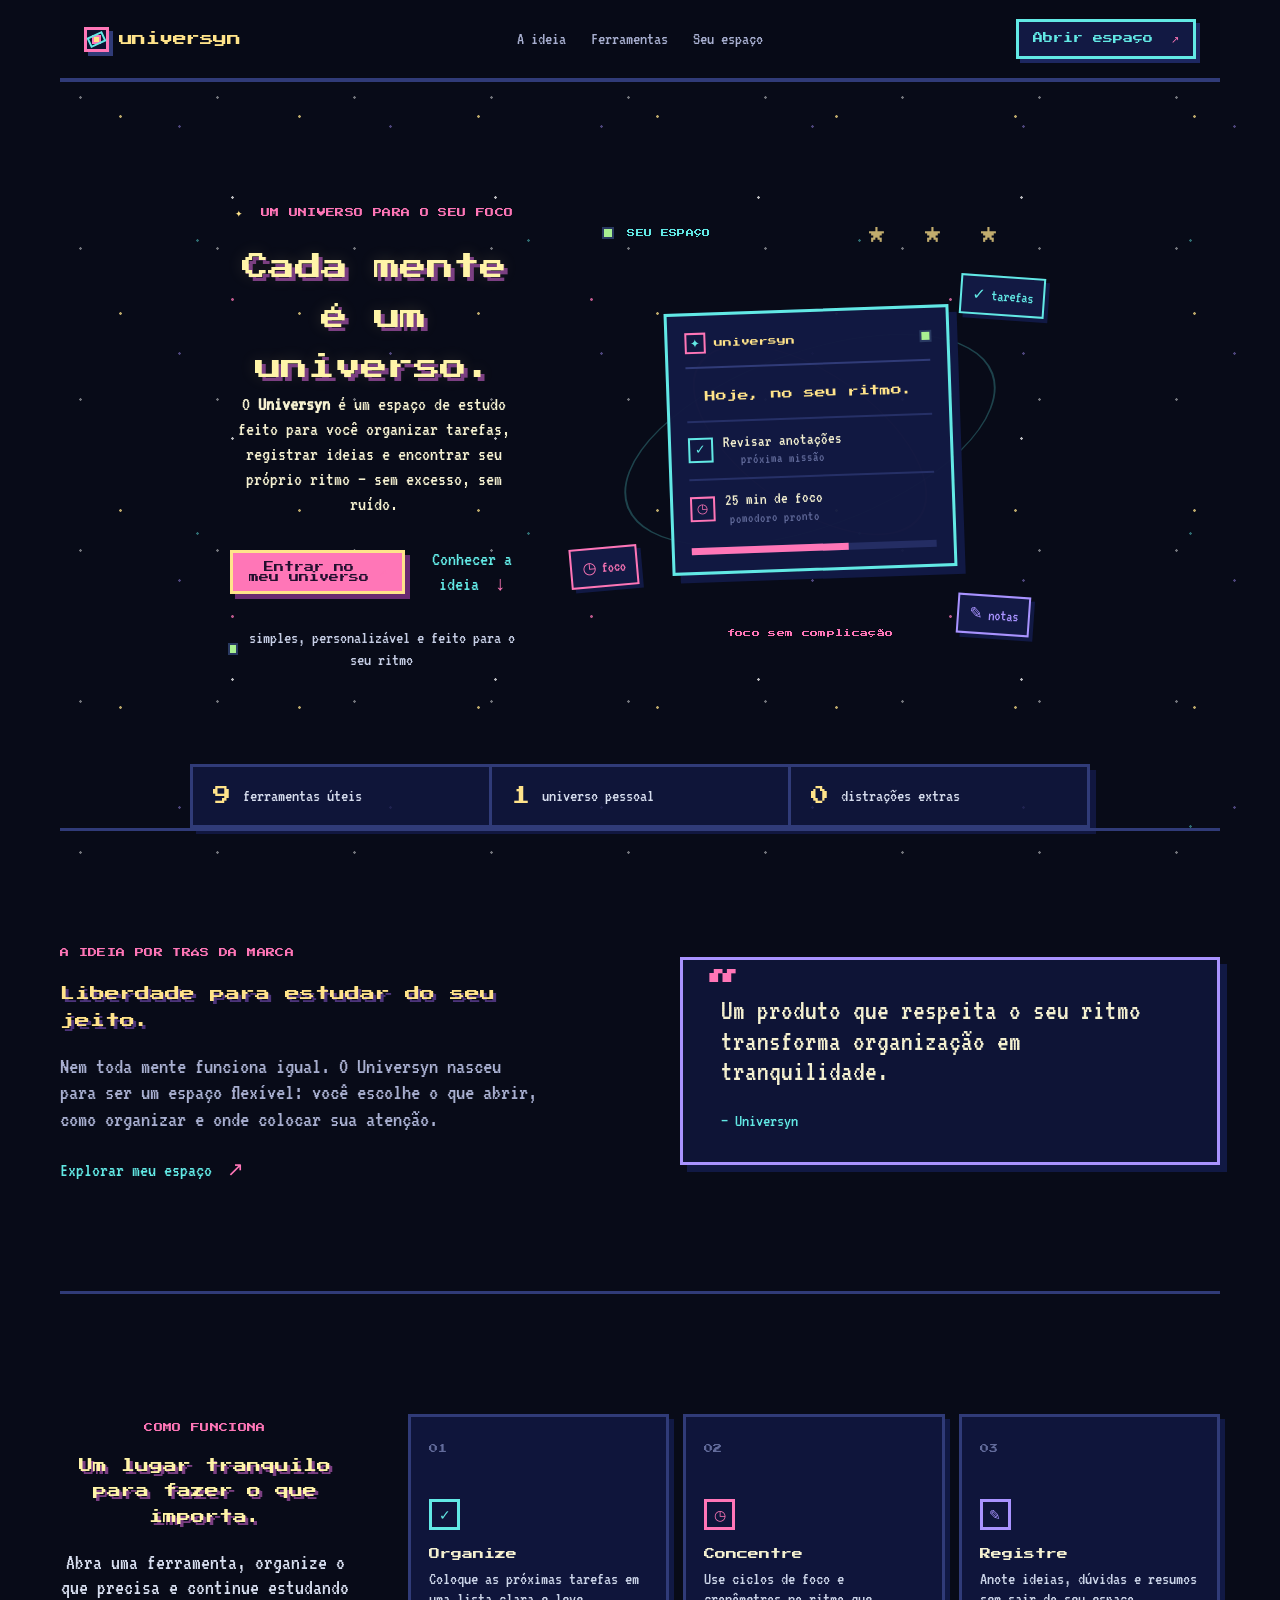
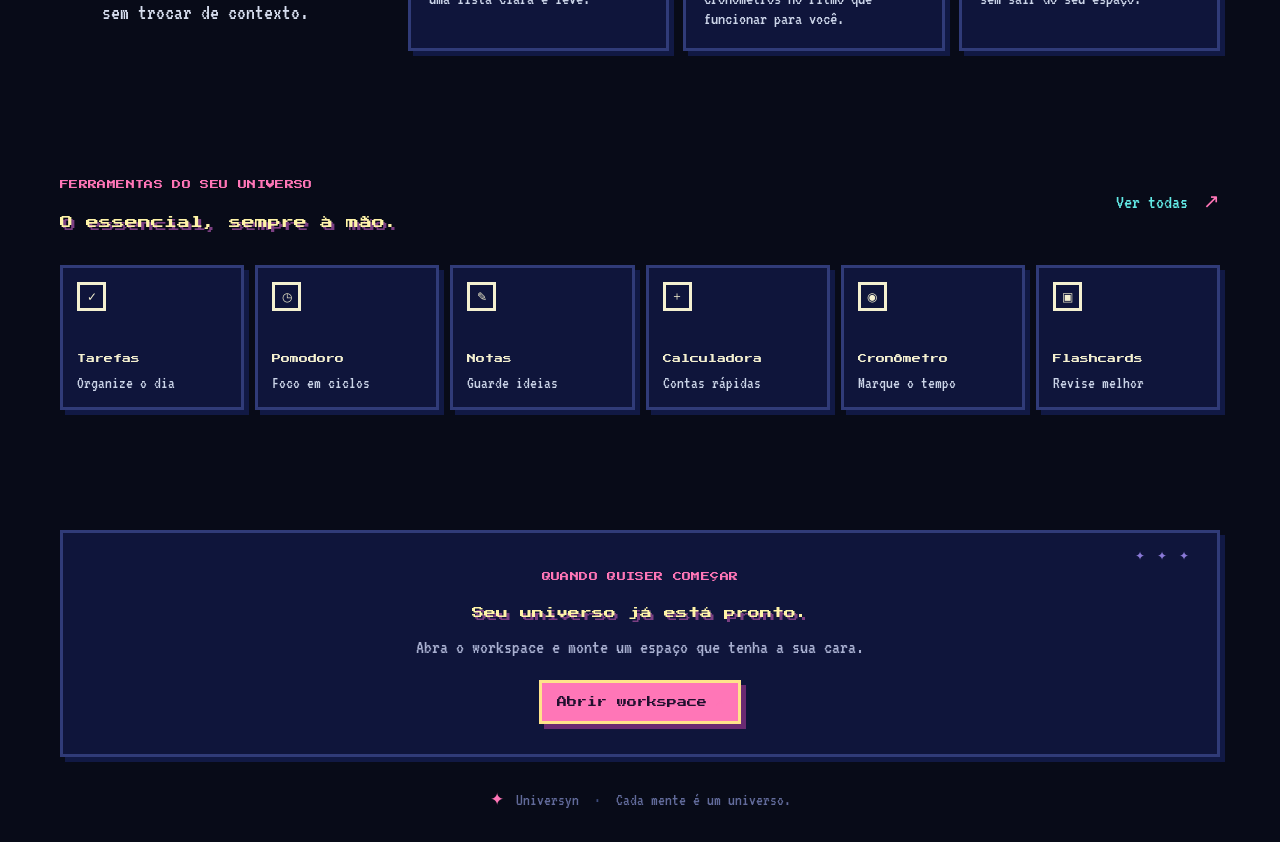
==== commit 955f7526: "feat: elevate Universyn brand presentation" ====
--- a/index.html
+++ b/index.html
@@ -3,12 +3,12 @@
 <head>
   <meta charset="UTF-8">
   <meta name="viewport" content="width=device-width, initial-scale=1.0">
-  <meta name="theme-color" content="#0b1018">
-  <meta name="description" content="Universyn — um espaço simples para estudar com mais clareza.">
-  <title>Universyn — seu espaço de estudo</title>
+  <meta name="theme-color" content="#080b18">
+  <meta name="description" content="Universyn — seu universo pessoal para estudar, organizar ideias e manter o foco.">
+  <title>Universyn — cada mente é um universo</title>
   <link rel="preconnect" href="https://fonts.googleapis.com">
   <link rel="preconnect" href="https://fonts.gstatic.com" crossorigin>
-  <link href="https://fonts.googleapis.com/css2?family=DM+Sans:wght@400;500;600&family=Space+Grotesk:wght@500;600&display=swap" rel="stylesheet">
+  <link href="https://fonts.googleapis.com/css2?family=Press+Start+2P&family=VT323&display=swap" rel="stylesheet">
   <link rel="stylesheet" href="style.css">
 </head>
 <body class="landing-page">
@@ -17,32 +17,46 @@
   <div class="site-shell">
     <nav class="landing-nav" aria-label="Navegação principal">
       <a class="brand" href="#inicio" aria-label="Universyn início"><span class="brand-mark"><span></span></span><span>universyn</span></a>
-      <div class="landing-links"><a href="#como-funciona">Como funciona</a><a href="#ferramentas">Ferramentas</a><a href="workspace.html">Seu espaço</a></div>
+      <div class="landing-links"><a href="#manifesto">A ideia</a><a href="#ferramentas">Ferramentas</a><a href="workspace.html">Seu espaço</a></div>
       <a class="nav-cta" href="workspace.html">Abrir espaço <span>↗</span></a>
       <button class="mobile-menu" id="mobile-menu" aria-label="Abrir menu">☰</button>
     </nav>
 
     <main id="inicio">
-      <section class="landing-hero">
-        <div class="eyebrow"><span class="spark">✦</span> UM ESPAÇO PARA ESTUDAR COM CALMA</div>
-        <h1>Foco sem complicação.</h1>
-        <p>O Universyn reúne suas tarefas, notas e ferramentas essenciais em um só lugar — com espaço para você pensar do seu jeito.</p>
-        <div class="hero-actions"><a class="primary-btn" href="workspace.html">Abrir meu espaço <span>↗</span></a><a class="text-link" href="#como-funciona">Conhecer o Universyn <span>↓</span></a></div>
-        <div class="hero-proof"><span class="status-dot"></span><span>simples, local e feito para o seu ritmo</span></div>
+      <section class="landing-hero brand-hero">
+        <div class="hero-copy">
+          <div class="eyebrow"><span class="spark">✦</span> UM UNIVERSO PARA O SEU FOCO</div>
+          <h1>Cada mente é um universo.</h1>
+          <p>O <strong>Universyn</strong> é um espaço de estudo feito para você organizar tarefas, registrar ideias e encontrar seu próprio ritmo — sem excesso, sem ruído.</p>
+          <div class="hero-actions"><a class="primary-btn" href="workspace.html">Entrar no meu universo <span>↗</span></a><a class="text-link" href="#manifesto">Conhecer a ideia <span>↓</span></a></div>
+          <div class="hero-proof"><span class="status-dot"></span><span>simples, personalizável e feito para o seu ritmo</span></div>
+        </div>
+        <div class="hero-orbit" aria-label="Prévia visual do espaço Universyn">
+          <div class="orbit-ring orbit-ring-one"></div><div class="orbit-ring orbit-ring-two"></div><div class="orbit-star">✦</div>
+          <div class="orbit-label orbit-label-top"><span class="signal-dot"></span> SEU ESPAÇO</div>
+          <div class="orbit-label orbit-label-bottom">foco sem complicação</div>
+          <div class="orbit-card orbit-card-main"><div class="orbit-card-top"><span class="mini-brand-mark">✦</span><span>universyn</span><i></i></div><div class="orbit-card-title">Hoje, no seu ritmo.</div><div class="orbit-task"><span>✓</span><div><strong>Revisar anotações</strong><small>próxima missão</small></div></div><div class="orbit-task is-muted"><span>◷</span><div><strong>25 min de foco</strong><small>pomodoro pronto</small></div></div><div class="orbit-progress"><span></span></div></div>
+          <div class="orbit-chip orbit-chip-cyan">✓ tarefas</div><div class="orbit-chip orbit-chip-pink">◷ foco</div><div class="orbit-chip orbit-chip-purple">✎ notas</div>
+        </div>
       </section>
 
-      <section class="landing-signal" aria-label="Resumo do Universyn"><div><strong>9</strong><span>ferramentas úteis</span></div><div><strong>1</strong><span>espaço de estudo</span></div><div><strong>0</strong><span>distrações extras</span></div></section>
+      <section class="landing-signal" aria-label="Resumo do Universyn"><div><strong>9</strong><span>ferramentas úteis</span></div><div><strong>1</strong><span>universo pessoal</span></div><div><strong>0</strong><span>distrações extras</span></div></section>
+
+      <section class="manifesto-section" id="manifesto">
+        <div class="manifesto-copy"><span class="eyebrow">A IDEIA POR TRÁS DA MARCA</span><h2>Liberdade para estudar do seu jeito.</h2><p>Nem toda mente funciona igual. O Universyn nasceu para ser um espaço flexível: você escolhe o que abrir, como organizar e onde colocar sua atenção.</p><a class="text-link" href="workspace.html">Explorar meu espaço <span>↗</span></a></div>
+        <div class="manifesto-quote"><span class="quote-mark">“</span><p>Um produto que respeita o seu ritmo transforma organização em tranquilidade.</p><span class="quote-sign">— Universyn</span></div>
+      </section>
 
       <section class="benefits-section" id="como-funciona">
-        <div class="section-intro"><span class="eyebrow">COMO FUNCIONA</span><h2>Um lugar tranquilo para fazer o que importa.</h2><p>Abra uma ferramenta, organize o que precisa e continue estudando sem trocar de contexto.</p><a class="text-link" href="workspace.html">Ir para o workspace <span>↗</span></a></div>
+        <div class="section-intro"><span class="eyebrow">COMO FUNCIONA</span><h2>Um lugar tranquilo para fazer o que importa.</h2><p>Abra uma ferramenta, organize o que precisa e continue estudando sem trocar de contexto.</p></div>
         <div class="benefit-grid"><article class="benefit-card"><span class="benefit-number">01</span><span class="benefit-icon cyan">✓</span><h3>Organize</h3><p>Coloque as próximas tarefas em uma lista clara e leve.</p></article><article class="benefit-card"><span class="benefit-number">02</span><span class="benefit-icon coral">◷</span><h3>Concentre</h3><p>Use ciclos de foco e cronômetros no ritmo que funcionar para você.</p></article><article class="benefit-card"><span class="benefit-number">03</span><span class="benefit-icon purple">✎</span><h3>Registre</h3><p>Anote ideias, dúvidas e resumos sem sair do seu espaço.</p></article></div>
       </section>
 
-      <section class="tools-preview-section" id="ferramentas"><div class="tools-preview-heading"><div><span class="eyebrow">FERRAMENTAS</span><h2>O essencial, sempre à mão.</h2></div><a class="text-link" href="workspace.html">Ver todas <span>↗</span></a></div><div class="tool-preview-grid"><a class="tool-preview-card cyan-card" href="workspace.html"><span>✓</span><strong>Tarefas</strong><small>Organize o dia</small></a><a class="tool-preview-card coral-card" href="workspace.html"><span>◷</span><strong>Pomodoro</strong><small>Foco em ciclos</small></a><a class="tool-preview-card purple-card" href="workspace.html"><span>✎</span><strong>Notas</strong><small>Guarde ideias</small></a><a class="tool-preview-card gold-card" href="workspace.html"><span>＋</span><strong>Calculadora</strong><small>Contas rápidas</small></a><a class="tool-preview-card cyan-card" href="workspace.html"><span>◉</span><strong>Cronômetro</strong><small>Marque o tempo</small></a><a class="tool-preview-card coral-card" href="workspace.html"><span>▣</span><strong>Flashcards</strong><small>Revise melhor</small></a></div></section>
+      <section class="tools-preview-section" id="ferramentas"><div class="tools-preview-heading"><div><span class="eyebrow">FERRAMENTAS DO SEU UNIVERSO</span><h2>O essencial, sempre à mão.</h2></div><a class="text-link" href="workspace.html">Ver todas <span>↗</span></a></div><div class="tool-preview-grid"><a class="tool-preview-card cyan-card" href="workspace.html"><span>✓</span><strong>Tarefas</strong><small>Organize o dia</small></a><a class="tool-preview-card coral-card" href="workspace.html"><span>◷</span><strong>Pomodoro</strong><small>Foco em ciclos</small></a><a class="tool-preview-card purple-card" href="workspace.html"><span>✎</span><strong>Notas</strong><small>Guarde ideias</small></a><a class="tool-preview-card gold-card" href="workspace.html"><span>＋</span><strong>Calculadora</strong><small>Contas rápidas</small></a><a class="tool-preview-card cyan-card" href="workspace.html"><span>◉</span><strong>Cronômetro</strong><small>Marque o tempo</small></a><a class="tool-preview-card coral-card" href="workspace.html"><span>▣</span><strong>Flashcards</strong><small>Revise melhor</small></a></div></section>
 
-      <section class="final-cta"><div><span class="eyebrow">QUANDO QUISER COMEÇAR</span><h2>Seu espaço já está pronto.</h2></div><a class="primary-btn" href="workspace.html">Abrir workspace <span>↗</span></a></section>
+      <section class="final-cta"><div><span class="eyebrow">QUANDO QUISER COMEÇAR</span><h2>Seu universo já está pronto.</h2><p>Abra o workspace e monte um espaço que tenha a sua cara.</p></div><a class="primary-btn" href="workspace.html">Abrir workspace <span>↗</span></a></section>
     </main>
-    <footer><span class="footer-mark">✦</span> Universyn <span>·</span> Cada mente tem seu ritmo.</footer>
+    <footer><span class="footer-mark">✦</span> Universyn <span>·</span> Cada mente é um universo.</footer>
   </div>
   <div class="toast" id="toast" role="status" aria-live="polite"></div><script src="script.js"></script>
 </body>
--- a/style.css
+++ b/style.css
@@ -1,12 +1,113 @@
-@import url('https://fonts.googleapis.com/css2?family=DM+Sans:wght@400;500;600&family=Space+Grotesk:wght@500;600&display=swap');
+@import url('https://fonts.googleapis.com/css2?family=Press+Start+2P&family=VT323&display=swap');
 
-:root{--bg:#0b1018;--surface:#111822;--surface-2:#18212c;--surface-3:#202b38;--text:#edf0f3;--muted:#9ca7b3;--quiet:#687583;--line:rgba(221,231,240,.12);--lavender:#aaa0df;--cyan:#8bd1d4;--coral:#e3a18f;--gold:#dfc383;--green:#9ed1b4;--ease:cubic-bezier(.23,1,.32,1)}
-*{box-sizing:border-box}html{scroll-behavior:smooth}body{margin:0;min-width:320px;background:var(--bg);color:var(--text);font:14px/1.5 'DM Sans',sans-serif;overflow-x:hidden}body,button,input,textarea,select{font-family:'DM Sans',sans-serif}button,a{color:inherit;-webkit-tap-highlight-color:transparent}button{cursor:pointer}a{text-decoration:none}h1,h2,h3,p{margin:0}.site-shell,.workspace-shell{position:relative;z-index:1;width:min(1120px,calc(100% - 48px));margin:0 auto}.stars{position:fixed;inset:-10%;pointer-events:none;z-index:0;background-repeat:repeat;will-change:transform}.stars-back{opacity:.22;background-image:radial-gradient(circle at 17% 23%,rgba(255,255,255,.7) 0 1px,transparent 1.5px),radial-gradient(circle at 68% 72%,rgba(171,204,235,.55) 0 1px,transparent 1.5px);background-size:220px 257px,341px 307px;animation:drift-back 80s linear infinite}.stars-front{opacity:.28;background-image:radial-gradient(circle at 43% 13%,rgba(255,255,255,.85) 0 1px,transparent 1.7px),radial-gradient(circle at 82% 58%,rgba(190,181,237,.65) 0 1px,transparent 1.6px);background-size:293px 337px,397px 283px;animation:drift-front 55s ease-in-out infinite alternate,twinkle 11s ease-in-out infinite}@keyframes drift-back{to{transform:translate3d(24px,-18px,0)}}@keyframes drift-front{from{transform:translate3d(-8px,7px,0)}to{transform:translate3d(17px,-13px,0)}}@keyframes twinkle{0%,100%{opacity:.22}50%{opacity:.36}}
-.landing-nav{height:78px;display:flex;align-items:center;justify-content:space-between;border-bottom:1px solid var(--line)}.brand{display:inline-flex;align-items:center;gap:9px;color:#f6f7f8;font:600 20px 'Space Grotesk',sans-serif;letter-spacing:-.05em}.brand-mark{width:23px;height:23px;display:grid;place-items:center;border:1px solid var(--lavender);border-radius:50%}.brand-mark:before{content:'';position:absolute;width:17px;height:7px;border:1px solid rgba(139,209,212,.55);border-radius:50%;transform:rotate(-32deg)}.brand-mark span{width:5px;height:5px;border-radius:50%;background:var(--lavender)}.landing-links{display:flex;gap:28px;margin-left:auto;margin-right:30px}.landing-links a,.back-link{color:var(--muted);font-size:12px;transition:color .18s ease}.landing-links a:hover,.back-link:hover{color:var(--text)}.nav-cta{padding:9px 13px;border:1px solid var(--line);border-radius:6px;color:var(--text);font-size:11px;transition:background .18s ease}.nav-cta:hover{background:rgba(255,255,255,.06)}.nav-cta span,.primary-btn span{margin-left:9px;color:var(--lavender)}.mobile-menu{display:none;border:0;background:none;color:var(--text);font-size:20px}.eyebrow{color:#aaa5d2;font-size:10px;font-weight:600;letter-spacing:.14em}.spark{margin-right:5px;color:var(--lavender)}
-.landing-hero{max-width:690px;padding:122px 0 104px}.landing-hero h1{margin-top:18px;font:500 clamp(43px,7vw,76px)/1.02 'Space Grotesk',sans-serif;letter-spacing:-.075em}.landing-hero>p{max-width:520px;margin-top:22px;color:var(--muted);font-size:15px;line-height:1.75}.hero-actions{display:flex;align-items:center;gap:24px;margin-top:31px}.primary-btn{display:inline-flex;align-items:center;min-height:42px;padding:0 16px;border:1px solid rgba(255,255,255,.14);border-radius:6px;background:#756bb8;color:#fff;font-size:12px;font-weight:600;transition:transform .16s var(--ease),background .16s ease}.primary-btn:hover{background:#8176c8;transform:translateY(-2px)}.primary-btn:active{transform:scale(.97)}.text-link{color:#aeb6c0;font-size:12px}.text-link:hover{color:#fff}.text-link span{margin-left:5px;color:var(--lavender)}.hero-proof{display:flex;align-items:center;gap:8px;margin-top:28px;color:var(--quiet);font-size:11px}.status-dot,.signal-dot{width:6px;height:6px;border-radius:50%;background:var(--green);box-shadow:0 0 8px rgba(158,209,180,.65)}.landing-signal{display:flex;gap:0;border-top:1px solid var(--line);border-bottom:1px solid var(--line)}.landing-signal>div{display:flex;align-items:baseline;gap:9px;flex:1;padding:19px 0}.landing-signal>div+div{border-left:1px solid var(--line);padding-left:28px}.landing-signal strong{font:500 24px 'Space Grotesk';color:#f3f5f6}.landing-signal span{color:var(--quiet);font-size:11px}.benefits-section{display:grid;grid-template-columns:280px 1fr;gap:70px;padding:126px 0}.section-intro h2,.tools-preview-heading h2,.final-cta h2{margin-top:12px;font:500 31px/1.12 'Space Grotesk';letter-spacing:-.055em}.section-intro p{margin-top:17px;color:var(--muted);font-size:13px;line-height:1.7}.section-intro .text-link{display:inline-block;margin-top:22px}.benefit-grid{display:grid;grid-template-columns:repeat(3,1fr);gap:12px}.benefit-card,.tool-preview-card,.final-cta{border:1px solid var(--line);background:rgba(17,24,34,.52);border-radius:8px}.benefit-card{min-height:205px;padding:18px;position:relative}.benefit-card:hover,.tool-preview-card:hover{border-color:rgba(170,160,223,.38);background:rgba(25,34,46,.74);transform:translateY(-2px)}.benefit-number{color:var(--quiet);font-size:10px}.benefit-icon{display:grid;place-items:center;width:28px;height:28px;margin-top:40px;border:1px solid currentColor;border-radius:7px;font-size:13px}.cyan{color:var(--cyan)}.coral{color:var(--coral)}.purple{color:var(--lavender)}.gold{color:var(--gold)}.benefit-card h3{margin-top:16px;font:500 15px 'Space Grotesk'}.benefit-card p{margin-top:7px;color:var(--muted);font-size:11px;line-height:1.55}.tools-preview-section{padding:0 0 120px}.tools-preview-heading{display:flex;align-items:end;justify-content:space-between;gap:20px}.tools-preview-heading h2{font-size:30px}.tool-preview-grid{display:grid;grid-template-columns:repeat(6,1fr);gap:10px;margin-top:29px}.tool-preview-card{min-height:128px;display:flex;flex-direction:column;padding:14px;transition:transform .18s var(--ease),background .18s ease,border-color .18s ease}.tool-preview-card>span{display:grid;place-items:center;width:28px;height:28px;border:1px solid currentColor;border-radius:7px;font-size:13px}.tool-preview-card strong{margin-top:auto;color:#e8ebee;font:500 12px 'Space Grotesk'}.tool-preview-card small{margin-top:3px;color:var(--quiet);font-size:10px}.final-cta{display:flex;align-items:center;justify-content:space-between;gap:25px;padding:30px 34px;margin-bottom:28px}.final-cta h2{font-size:25px}.final-cta .primary-btn{flex:none}footer{padding:0 0 35px;color:var(--quiet);font-size:11px;text-align:center}footer span:not(.footer-mark){margin:0 7px;color:#53606d}.footer-mark{margin-right:5px;color:var(--lavender)}
-.workspace-shell{width:min(1280px,calc(100% - 48px))}.workspace-nav{max-width:none}.workspace-nav-meta{display:flex;align-items:center;gap:9px;margin-left:auto;margin-right:28px;color:var(--quiet);font-size:10px}.workspace-nav-meta span:first-child{color:var(--green)}.nav-divider{color:#55616e}.back-link{font-size:11px}.workspace-page-main{padding:62px 0 50px}.section-heading{display:flex;align-items:end;justify-content:space-between;gap:20px}.workspace-heading h1{margin-top:12px;font:500 clamp(38px,5vw,58px)/1 'Space Grotesk';letter-spacing:-.07em}.section-subtitle{margin-top:11px;color:var(--muted);font-size:13px}.workspace-tools{display:flex;align-items:center;gap:14px}.drag-hint{color:var(--quiet);font-size:10px}.drag-cursor{margin-right:5px;color:var(--lavender)}.icon-btn{width:32px;height:32px;border:1px solid var(--line);border-radius:6px;background:rgba(255,255,255,.03);color:var(--muted);font-size:18px}.icon-btn:hover{background:rgba(255,255,255,.08)}.workspace-stage{height:calc(100vh - 290px);min-height:520px;max-height:760px;margin-top:28px;overflow:hidden;position:relative;border:1px solid var(--line);border-radius:10px;background:rgba(12,18,26,.68)}.workspace-stage:before{content:'';position:absolute;inset:0;background-image:radial-gradient(circle,rgba(220,228,239,.5) 0 1px,transparent 1.4px);background-size:190px 170px;opacity:.18}.stage-grid{display:none}.stage-sun{position:absolute;left:50%;top:50%;width:170px;height:170px;border:1px solid rgba(170,160,223,.13);border-radius:50%;transform:translate(-50%,-50%)}.stage-sun:before{content:'';position:absolute;inset:-23px;border:1px solid rgba(139,209,212,.10);border-radius:50%;transform:rotate(-25deg) scaleY(.4)}.stage-sun span{position:absolute;inset:48px;border-radius:50%;background:#222b3b;box-shadow:0 0 55px rgba(112,101,183,.2)}.stage-label,.stage-coordinates{position:absolute;top:18px;z-index:2;color:var(--quiet);font-size:10px}.stage-label{left:20px}.stage-label small{margin-left:8px;color:#4f5b68}.stage-label .signal-dot{display:inline-block;margin-right:7px;background:var(--cyan);box-shadow:none}.stage-coordinates{right:20px}.stage-coordinates span{margin:0 5px;color:#4d5966}.window-layer{position:absolute;inset:0;z-index:3}.empty-workspace{position:absolute;inset:0;z-index:2;display:flex;align-items:center;justify-content:center;flex-direction:column;text-align:center;color:var(--quiet)}.empty-workspace>span{color:var(--lavender);font-size:22px}.empty-workspace strong{margin-top:9px;color:#d9dfe4;font:500 15px 'Space Grotesk'}.empty-workspace p{max-width:230px;margin-top:4px;font-size:11px}.workspace-launch-row{display:flex;align-items:flex-start;gap:24px;margin-top:16px}.launch-title{min-width:128px}.launch-title small{display:block;margin-top:4px;color:var(--quiet);font-size:10px}.launch-actions{display:flex;flex-wrap:wrap;gap:7px}.launch-chip{min-height:35px;display:inline-flex;align-items:center;gap:8px;padding:0 12px 0 7px;border:1px solid var(--line);border-radius:6px;background:rgba(18,26,36,.78);color:#bdc6cf;font-size:10px;transition:transform .18s var(--ease),background .18s ease}.launch-chip:hover{background:rgba(39,49,63,.9);transform:translateY(-2px)}.launch-icon{display:grid;place-items:center;width:23px;height:23px;border:1px solid currentColor;border-radius:5px;font-size:12px}.window-dock{display:flex;flex-wrap:wrap;gap:7px;margin-top:10px}.window-dock:empty{display:none}.dock-item{min-height:28px;padding:0 10px;border:1px solid var(--line);border-radius:5px;background:var(--surface-2);color:var(--muted);font-size:10px}.dock-item span{margin-right:7px;color:var(--lavender)}
-.tool-window{width:256px;min-height:180px;position:absolute;overflow:hidden;border:1px solid rgba(220,230,240,.15);border-radius:8px;background:rgba(22,30,40,.96);box-shadow:0 16px 35px rgba(0,0,0,.3);transition:box-shadow .18s ease,opacity .18s ease}.tool-window.is-minimized{display:none}.tool-window.is-active{box-shadow:0 18px 40px rgba(0,0,0,.38),0 0 0 1px rgba(170,160,223,.18)}.window-bar{display:flex;align-items:center;gap:8px;min-height:38px;padding:0 9px;border-bottom:1px solid var(--line);background:rgba(255,255,255,.025);cursor:grab}.window-bar:active{cursor:grabbing}.window-symbol{display:grid;place-items:center;width:21px;height:21px;border:1px solid var(--lavender);border-radius:5px;color:var(--lavender);font-size:11px}.window-title{color:#e7ebee;font:500 11px 'Space Grotesk'}.window-controls{display:flex;gap:3px;margin-left:auto}.window-control{width:23px;height:23px;padding:0;border:0;border-radius:4px;background:transparent;color:var(--quiet);font-size:17px}.window-control:hover{background:rgba(255,255,255,.09);color:#fff}.window-control.close:hover{color:var(--coral)}.window-content{padding:14px}.window-kicker{margin-bottom:12px;color:var(--muted);font-size:10px;line-height:1.5}.field{width:100%;min-height:34px;padding:8px 9px;border:1px solid var(--line);border-radius:5px;outline:none;background:#111923;color:var(--text);font-size:11px}.field:focus{border-color:rgba(170,160,223,.65);box-shadow:0 0 0 2px rgba(170,160,223,.1)}textarea.field{min-height:130px;resize:vertical}.notes{line-height:1.6}.modal-btn,.secondary-btn{min-height:31px;padding:0 10px;border:1px solid rgba(170,160,223,.42);border-radius:5px;background:#625a9d;color:#fff;font-size:10px}.secondary-btn{border-color:var(--line);background:rgba(255,255,255,.04);color:var(--muted)}.modal-btn:hover{background:#756bb8}.secondary-btn:hover{background:rgba(255,255,255,.09);color:var(--text)}#todo-form,.browser-form{display:flex;gap:6px}.task-plates{display:grid;gap:6px;margin-top:10px}.task-plate{display:flex;align-items:center;gap:8px;padding:8px;border:1px solid var(--line);border-radius:5px;background:rgba(255,255,255,.025)}.task-check input{display:none}.task-check span{display:block;width:15px;height:15px;border:1px solid var(--quiet);border-radius:4px}.task-check input:checked+span{border-color:var(--green);background:var(--green)}.task-info{min-width:0;flex:1}.task-info strong,.task-info small{display:block}.task-info strong{overflow:hidden;color:#dfe5ea;font-size:10px;text-overflow:ellipsis;white-space:nowrap}.task-info small{color:var(--quiet);font-size:9px}.task-remove{border:0;background:none;color:var(--quiet)}.task-remove:hover{color:var(--coral)}.empty-message{color:var(--quiet);font-size:11px}.timer{padding:12px 0;color:#e9edf0;text-align:center;font:500 35px 'Space Grotesk';letter-spacing:-.06em}.timer-actions,.flashcard-actions,.browser-actions{display:flex;gap:6px;flex-wrap:wrap}.calc-display{margin-bottom:8px;text-align:right;font-size:18px}.calc-grid{display:grid;grid-template-columns:repeat(4,1fr);gap:5px}.calc-grid button{min-height:29px;border:1px solid var(--line);border-radius:4px;background:rgba(255,255,255,.04);color:var(--muted);font-size:11px}.calc-grid button:hover{background:rgba(170,160,223,.18);color:#fff}.flashcard{width:100%;min-height:135px;position:relative;border:1px solid var(--line);border-radius:6px;background:#18222d;color:#e9edf0;cursor:pointer}.flashcard-side{display:flex;align-items:center;justify-content:center;padding:20px;min-height:110px;font-size:12px}.flashcard-back{display:none;color:#cdd4db}.flashcard.is-flipped .flashcard-front{display:none}.flashcard.is-flipped .flashcard-back{display:flex}.flashcard small{display:block;padding-bottom:8px;color:var(--quiet);font-size:9px}.converter-row{display:grid;grid-template-columns:1fr 1fr;gap:7px;margin-top:9px}.converter-row>div:first-child{grid-column:1/-1}.converter-row label{display:block;margin-bottom:3px;color:var(--quiet);font-size:9px}.converter-result,.randomizer-result{margin-top:12px;padding:10px;border:1px solid var(--line);border-radius:5px;color:var(--cyan);font-size:12px}.randomizer-input{min-height:90px}.randomize-btn{width:100%;margin-top:8px}.randomizer-result{text-align:center}.browser-frame-wrap{min-height:145px;margin-top:10px;border:1px solid var(--line);border-radius:5px;background:#0c1219;overflow:hidden}.browser-empty{display:grid;place-items:center;height:145px;color:var(--quiet);text-align:center;font-size:10px}.browser-empty span{font-size:22px;color:var(--cyan)}.browser-frame{display:block;width:100%;height:145px;border:0;background:#fff}.browser-note{display:block;padding:5px;color:var(--quiet);font-size:9px}.browser-actions{margin-top:8px}.toast{position:fixed;left:50%;bottom:24px;z-index:50;padding:10px 14px;border:1px solid var(--line);border-radius:6px;background:#1b2530;color:#e9edf0;font-size:11px;opacity:0;pointer-events:none;transform:translate(-50%,10px);transition:opacity .2s var(--ease),transform .2s var(--ease)}.toast.show{opacity:1;transform:translate(-50%,0)}body.is-dragging{user-select:none}.stage-planets{display:none}
-@media(max-width:900px){.benefits-section{grid-template-columns:1fr;gap:30px}.tool-preview-grid{grid-template-columns:repeat(3,1fr)}.landing-hero{padding-top:92px}.workspace-stage{height:620px}.workspace-shell{width:min(900px,calc(100% - 36px))}}
-@media(max-width:680px){.site-shell,.workspace-shell{width:calc(100% - 32px)}.landing-nav{height:68px}.landing-links,.nav-cta,.workspace-nav-meta{display:none}.mobile-menu{display:block}.landing-hero{padding:76px 0 72px}.landing-hero h1{font-size:48px}.hero-actions{align-items:flex-start;flex-direction:column;gap:18px}.landing-signal>div{display:block;padding:16px 0}.landing-signal>div+div{padding-left:14px}.landing-signal span{display:block;margin-top:4px;font-size:9px}.benefits-section{padding:90px 0}.benefit-grid{grid-template-columns:1fr}.benefit-card{min-height:160px}.benefit-icon{margin-top:25px}.tools-preview-section{padding-bottom:85px}.tools-preview-heading{align-items:flex-start;flex-direction:column;gap:14px}.tool-preview-grid{grid-template-columns:repeat(2,1fr)}.final-cta{align-items:flex-start;flex-direction:column;padding:24px}.workspace-page-main{padding-top:44px}.section-heading{align-items:flex-start;flex-direction:column}.workspace-tools{width:100%;justify-content:flex-end}.workspace-stage{height:650px;margin-top:22px}.stage-coordinates{display:none}.workspace-launch-row{align-items:flex-start;flex-direction:column;gap:14px}.launch-actions{width:100%}.launch-chip{flex:1 1 calc(50% - 7px);justify-content:flex-start}.tool-window{width:calc(100% - 32px)}.window-layer{overflow:hidden}.drag-hint{display:none}}
-@media(prefers-reduced-motion:reduce){html{scroll-behavior:auto}.stars{animation:none!important}*,*:before,*:after{transition-duration:.01ms!important}}
+:root{--bg:#080b18;--night:#0d1230;--panel:#121943;--panel2:#192252;--ink:#f4f0d0;--muted:#a8afd0;--dim:#626b9b;--line:#303b78;--pink:#ff76b7;--cyan:#62e9e5;--yellow:#ffe38a;--lime:#a8ef91;--purple:#a993ff;--red:#ff8989;--pixel:'Press Start 2P',monospace;--body:'VT323',monospace}
+*{box-sizing:border-box}html{scroll-behavior:smooth}body{margin:0;min-width:320px;background:var(--bg);color:var(--ink);font-family:var(--body);font-size:20px;line-height:1.25;overflow-x:hidden}body,button,input,textarea,select{font-family:var(--body)}button,a{color:inherit;-webkit-tap-highlight-color:transparent}button{cursor:pointer}a{text-decoration:none}h1,h2,h3,p{margin:0}.site-shell,.workspace-shell{position:relative;z-index:1;width:min(1160px,calc(100% - 48px));margin:0 auto}
+/* A slow parallax starfield, intentionally pixel-sized. */
+.stars{position:fixed;inset:0;pointer-events:none;z-index:0;image-rendering:pixelated;background-repeat:repeat}.stars-back{opacity:.43;background-image:radial-gradient(circle,#fff 0 1px,transparent 1.5px),radial-gradient(circle,var(--purple) 0 1px,transparent 1.5px),radial-gradient(circle,var(--cyan) 0 1px,transparent 1.5px);background-size:137px 151px,211px 227px,331px 293px;background-position:12px 22px,74px 13px,32px 94px;animation:star-scroll-back 32s linear infinite}.stars-front{opacity:.72;background-image:radial-gradient(circle,var(--yellow) 0 1px,transparent 1.6px),radial-gradient(circle,#fff 0 1px,transparent 1.5px),radial-gradient(circle,var(--pink) 0 1px,transparent 1.7px);background-size:179px 197px,263px 241px,359px 317px;background-position:31px 18px,101px 77px,53px 141px;animation:star-scroll-front 17s linear infinite,star-blink 2.8s steps(2,end) infinite}@keyframes star-scroll-back{to{background-position:188px -129px,-141px 174px,164px -201px}}@keyframes star-scroll-front{to{background-position:-148px 166px,220px -121px,-172px 205px}}@keyframes star-blink{0%,100%{opacity:.52}50%{opacity:.8}}
+.landing-nav{height:82px;display:flex;align-items:center;justify-content:space-between;border-bottom:4px solid var(--line);background:rgba(8,11,24,.74)}.brand{display:inline-flex;align-items:center;gap:10px;color:var(--yellow);font:14px var(--pixel);letter-spacing:-.04em}.brand-mark{width:25px;height:25px;display:grid;place-items:center;border:3px solid var(--pink);background:var(--night);box-shadow:4px 4px 0 var(--line);image-rendering:pixelated}.brand-mark:before{content:'';position:absolute;width:13px;height:7px;border:2px solid var(--cyan);transform:rotate(-25deg)}.brand-mark span{width:5px;height:5px;background:var(--yellow);box-shadow:0 0 0 2px var(--pink)}.landing-links{display:flex;gap:25px;margin-left:auto;margin-right:30px}.landing-links a,.back-link{color:var(--muted);font-size:18px}.landing-links a:hover,.back-link:hover{color:var(--cyan)}.nav-cta{padding:11px 14px;border:3px solid var(--cyan);background:var(--panel);color:var(--cyan);font:10px var(--pixel);box-shadow:4px 4px 0 #1d2760}.nav-cta:hover{background:var(--cyan);color:var(--bg)}.nav-cta span,.primary-btn span{color:var(--pink);margin-left:8px}.mobile-menu{display:none;border:0;background:none;color:var(--cyan);font-size:24px}
+.eyebrow{color:var(--pink);font:9px var(--pixel);letter-spacing:.04em}.spark{color:var(--yellow);margin-right:8px}.landing-hero{min-height:520px;padding:118px 0 90px;position:relative}.landing-hero:after{content:'★  ★  ★';position:absolute;right:8%;top:145px;color:var(--yellow);font:17px var(--pixel);letter-spacing:11px;opacity:.75;animation:pixel-float 2.2s steps(2,end) infinite}@keyframes pixel-float{50%{transform:translateY(8px)}}.landing-hero h1{max-width:800px;margin-top:23px;color:var(--yellow);font:22px/1.65 var(--pixel);text-shadow:5px 5px 0 #4c347a}.landing-hero>p{max-width:560px;margin-top:26px;color:var(--muted);font-size:25px;line-height:1.15}.hero-actions{display:flex;align-items:center;gap:22px;margin-top:30px}.primary-btn{display:inline-flex;align-items:center;min-height:44px;padding:0 15px;border:3px solid var(--yellow);background:var(--pink);color:#210f2e;font:10px var(--pixel);box-shadow:5px 5px 0 #6a2a72}.primary-btn:hover{background:var(--cyan);border-color:var(--cyan);box-shadow:5px 5px 0 #1c6a82;transform:translate(-2px,-2px)}.primary-btn:active{transform:translate(2px,2px);box-shadow:2px 2px 0 #6a2a72}.text-link{color:var(--cyan);font-size:20px}.text-link:hover{color:var(--yellow)}.text-link span{color:var(--pink);margin-left:7px}.hero-proof{display:flex;align-items:center;gap:9px;margin-top:30px;color:var(--dim);font-size:18px}.status-dot,.signal-dot{width:8px;height:8px;display:inline-block;background:var(--lime);box-shadow:0 0 0 2px #293961}
+.landing-signal{display:flex;border:3px solid var(--line);background:rgba(18,25,67,.78);box-shadow:6px 6px 0 rgba(20,27,75,.8)}.landing-signal>div{display:flex;align-items:center;gap:12px;flex:1;padding:18px 20px}.landing-signal>div+div{border-left:3px solid var(--line)}.landing-signal strong{color:var(--yellow);font:18px var(--pixel)}.landing-signal span{color:var(--muted);font-size:18px}.benefits-section{display:grid;grid-template-columns:290px 1fr;gap:58px;padding:120px 0}.section-intro h2,.tools-preview-heading h2,.final-cta h2{margin-top:15px;color:var(--yellow);font:14px/1.8 var(--pixel);text-shadow:3px 3px 0 #4c347a}.section-intro p{margin-top:20px;color:var(--muted);font-size:22px;line-height:1.15}.section-intro .text-link{display:inline-block;margin-top:24px}.benefit-grid{display:grid;grid-template-columns:repeat(3,1fr);gap:14px}.benefit-card,.tool-preview-card,.final-cta{border:3px solid var(--line);background:rgba(18,25,67,.83);box-shadow:5px 5px 0 #111944}.benefit-card{min-height:230px;padding:18px}.benefit-card:hover,.tool-preview-card:hover{border-color:var(--cyan);box-shadow:5px 5px 0 #294d79;transform:translate(-2px,-2px)}.benefit-number{color:var(--dim);font:9px var(--pixel)}.benefit-icon{display:grid;place-items:center;width:31px;height:31px;margin-top:39px;border:3px solid currentColor;font:14px var(--pixel)}.cyan{color:var(--cyan)}.coral{color:var(--pink)}.purple{color:var(--purple)}.gold{color:var(--yellow)}.benefit-card h3{margin-top:19px;color:var(--ink);font:11px var(--pixel)}.benefit-card p{margin-top:10px;color:var(--muted);font-size:18px;line-height:1.1}.tools-preview-section{padding-bottom:120px}.tools-preview-heading{display:flex;align-items:end;justify-content:space-between;gap:20px}.tools-preview-heading h2{font-size:13px}.tool-preview-grid{display:grid;grid-template-columns:repeat(6,1fr);gap:11px;margin-top:31px}.tool-preview-card{min-height:145px;display:flex;flex-direction:column;padding:14px;transition:transform .15s steps(2),border-color .15s steps(2),box-shadow .15s steps(2)}.tool-preview-card>span{display:grid;place-items:center;width:29px;height:29px;border:3px solid currentColor;font:12px var(--pixel)}.tool-preview-card strong{margin-top:auto;color:var(--ink);font:9px var(--pixel);line-height:1.5}.tool-preview-card small{margin-top:6px;color:var(--muted);font-size:17px}.final-cta{display:flex;align-items:center;justify-content:space-between;gap:20px;padding:30px 35px;margin-bottom:32px}.final-cta h2{font-size:12px}footer{padding:0 0 32px;color:var(--dim);font-size:17px;text-align:center}footer span:not(.footer-mark){margin:0 8px;color:#3d4b7c}.footer-mark{color:var(--pink);margin-right:5px}
+.workspace-shell{width:min(1280px,calc(100% - 48px))}.workspace-nav{max-width:none}.workspace-nav-meta{display:flex;align-items:center;gap:8px;margin-left:auto;margin-right:28px;color:var(--dim);font-size:17px}.workspace-nav-meta span:first-child{color:var(--lime)}.nav-divider{color:var(--purple)}.workspace-page-main{padding:64px 0 50px}.section-heading{display:flex;align-items:end;justify-content:space-between;gap:20px}.workspace-heading h1{margin-top:19px;color:var(--yellow);font:15px/1.7 var(--pixel);text-shadow:4px 4px 0 #4c347a}.section-subtitle{margin-top:12px;color:var(--muted);font-size:23px}.workspace-tools{display:flex;align-items:center;gap:18px}.drag-hint{color:var(--dim);font-size:17px}.drag-cursor{color:var(--pink);margin-right:6px}.icon-btn{width:37px;height:37px;border:3px solid var(--cyan);background:var(--panel);color:var(--cyan);font:18px var(--pixel)}.icon-btn:hover{background:var(--cyan);color:var(--bg)}.workspace-stage{height:calc(100vh - 300px);min-height:520px;max-height:780px;margin-top:30px;position:relative;overflow:hidden;border:4px solid var(--purple);background:rgba(13,18,48,.88);box-shadow:8px 8px 0 #111944}.workspace-stage:before{content:'';position:absolute;inset:0;background-image:radial-gradient(circle,var(--cyan) 0 1px,transparent 1.5px);background-size:181px 157px;opacity:.2;animation:stage-stars 23s linear infinite}@keyframes stage-stars{to{background-position:181px -157px}}.stage-grid{display:none}.stage-sun{position:absolute;left:50%;top:50%;width:160px;height:160px;border:3px solid rgba(169,147,255,.3);transform:translate(-50%,-50%)}.stage-sun:before{content:'';position:absolute;inset:-25px;border:2px solid rgba(98,233,229,.2);transform:rotate(30deg) scaleY(.35)}.stage-sun span{position:absolute;inset:49px;background:var(--purple);box-shadow:0 0 0 6px #5a4ba0,0 0 35px rgba(169,147,255,.4)}.stage-label,.stage-coordinates{position:absolute;top:18px;z-index:2;color:var(--dim);font-size:16px}.stage-label{left:20px}.stage-label small{margin-left:10px;color:#49558c}.stage-label .signal-dot{margin-right:8px;background:var(--cyan);box-shadow:none}.stage-coordinates{right:20px}.stage-coordinates span{margin:0 7px;color:var(--purple)}.window-layer{position:absolute;inset:0;z-index:3}.empty-workspace{position:absolute;inset:0;z-index:2;display:flex;align-items:center;justify-content:center;flex-direction:column;text-align:center;color:var(--dim)}.empty-workspace>span{color:var(--pink);font:20px var(--pixel)}.empty-workspace strong{margin-top:13px;color:var(--yellow);font:11px var(--pixel)}.empty-workspace p{max-width:260px;margin-top:8px;font-size:18px}.workspace-launch-row{display:flex;align-items:flex-start;gap:25px;margin-top:18px}.launch-title{min-width:140px}.launch-title small{display:block;margin-top:6px;color:var(--dim);font-size:17px}.launch-actions{display:flex;flex-wrap:wrap;gap:8px}.launch-chip{min-height:37px;display:inline-flex;align-items:center;gap:8px;padding:0 12px 0 7px;border:3px solid var(--line);background:var(--panel);color:var(--muted);font-size:17px}.launch-chip:hover{border-color:var(--cyan);background:var(--panel2);color:var(--cyan)}.launch-icon{display:grid;place-items:center;width:24px;height:24px;border:2px solid currentColor;font:11px var(--pixel)}.window-dock{display:flex;flex-wrap:wrap;gap:8px;margin-top:12px}.window-dock:empty{display:none}.dock-item{min-height:30px;padding:0 10px;border:2px solid var(--line);background:var(--panel);color:var(--muted);font-size:16px}.dock-item span{margin-right:7px;color:var(--pink)}
+.tool-window{width:270px;min-height:190px;position:absolute;overflow:hidden;border:3px solid var(--cyan);background:rgba(18,25,67,.98);box-shadow:7px 7px 0 #080d25}.tool-window.is-minimized{display:none}.tool-window.is-active{border-color:var(--yellow);box-shadow:7px 7px 0 #5c3d73}.window-bar{display:flex;align-items:center;gap:8px;min-height:40px;padding:0 9px;border-bottom:3px solid var(--line);background:var(--panel2);cursor:grab}.window-bar:active{cursor:grabbing}.window-symbol{display:grid;place-items:center;width:22px;height:22px;border:2px solid var(--pink);color:var(--pink);font:10px var(--pixel)}.window-title{color:var(--yellow);font:9px var(--pixel)}.window-controls{display:flex;gap:3px;margin-left:auto}.window-control{width:23px;height:23px;padding:0;border:2px solid var(--line);background:var(--panel);color:var(--muted);font-size:18px;line-height:1}.window-control:hover{border-color:var(--cyan);color:var(--cyan)}.window-control.close:hover{border-color:var(--red);color:var(--red)}.window-content{padding:14px}.window-kicker{margin-bottom:12px;color:var(--muted);font-size:17px;line-height:1.1}.field{width:100%;min-height:34px;padding:7px 8px;border:2px solid var(--line);outline:none;background:#0c1230;color:var(--ink);font-size:17px}.field:focus{border-color:var(--yellow)}textarea.field{min-height:130px;resize:vertical}.notes{line-height:1.15}.modal-btn,.secondary-btn{min-height:32px;padding:0 10px;border:2px solid var(--yellow);background:var(--pink);color:#240f2b;font-size:16px}.secondary-btn{border-color:var(--line);background:var(--panel2);color:var(--muted)}.modal-btn:hover{background:var(--cyan)}.secondary-btn:hover{border-color:var(--cyan);color:var(--cyan)}#todo-form,.browser-form{display:flex;gap:6px}.task-plates{display:grid;gap:6px;margin-top:10px}.task-plate{display:flex;align-items:center;gap:8px;padding:8px;border:2px solid var(--line);background:rgba(255,255,255,.03)}.task-check input{display:none}.task-check span{display:block;width:16px;height:16px;border:2px solid var(--cyan)}.task-check input:checked+span{background:var(--lime);border-color:var(--lime)}.task-info{min-width:0;flex:1}.task-info strong,.task-info small{display:block}.task-info strong{overflow:hidden;color:var(--ink);font-size:16px;text-overflow:ellipsis;white-space:nowrap}.task-info small{color:var(--dim);font-size:14px}.task-remove{border:0;background:none;color:var(--pink);font-size:20px}.empty-message{color:var(--dim);font-size:17px}.timer{padding:13px 0;color:var(--yellow);text-align:center;font:24px var(--pixel)}.timer-actions,.flashcard-actions,.browser-actions{display:flex;gap:6px;flex-wrap:wrap}.calc-display{margin-bottom:8px;text-align:right;font-size:20px}.calc-grid{display:grid;grid-template-columns:repeat(4,1fr);gap:5px}.calc-grid button{min-height:30px;border:2px solid var(--line);background:var(--panel2);color:var(--muted);font-size:16px}.calc-grid button:hover{border-color:var(--pink);color:var(--pink)}.flashcard{width:100%;min-height:135px;position:relative;border:3px solid var(--pink);background:var(--panel2);color:var(--yellow);cursor:pointer}.flashcard-side{display:flex;align-items:center;justify-content:center;padding:18px;min-height:108px;font-size:18px}.flashcard-back{display:none;color:var(--cyan)}.flashcard.is-flipped .flashcard-front{display:none}.flashcard.is-flipped .flashcard-back{display:flex}.flashcard small{display:block;padding-bottom:8px;color:var(--dim);font-size:14px}.converter-row{display:grid;grid-template-columns:1fr 1fr;gap:7px;margin-top:9px}.converter-row>div:first-child{grid-column:1/-1}.converter-row label{display:block;margin-bottom:3px;color:var(--dim);font-size:15px}.converter-result,.randomizer-result{margin-top:12px;padding:10px;border:2px solid var(--cyan);color:var(--cyan);font-size:18px}.randomizer-input{min-height:90px}.randomize-btn{width:100%;margin-top:8px}.randomizer-result{text-align:center}.browser-frame-wrap{min-height:145px;margin-top:10px;border:2px solid var(--line);overflow:hidden;background:#0b1027}.browser-empty{display:grid;place-items:center;height:145px;color:var(--dim);text-align:center;font-size:16px}.browser-empty span{color:var(--cyan);font-size:25px}.browser-frame{display:block;width:100%;height:145px;border:0;background:#fff}.browser-note{display:block;padding:5px;color:var(--dim);font-size:13px}.browser-actions{margin-top:8px}.toast{position:fixed;left:50%;bottom:24px;z-index:50;padding:11px 14px;border:3px solid var(--yellow);background:var(--pink);color:#230f2d;font:10px var(--pixel);opacity:0;pointer-events:none;transform:translate(-50%,10px);transition:opacity .16s steps(2),transform .16s steps(2)}.toast.show{opacity:1;transform:translate(-50%,0)}body.is-dragging{user-select:none}.stage-planets{display:none}
+@media(max-width:930px){.benefits-section{grid-template-columns:1fr;gap:34px}.tool-preview-grid{grid-template-columns:repeat(3,1fr)}.landing-hero:after{right:3%}.workspace-stage{height:620px}}
+@media(max-width:680px){.site-shell,.workspace-shell{width:calc(100% - 30px)}.landing-nav{height:70px}.landing-links,.nav-cta,.workspace-nav-meta{display:none}.mobile-menu{display:block}.landing-hero{padding:82px 0 70px}.landing-hero:after{display:none}.landing-hero h1{font-size:16px;line-height:1.8}.landing-hero>p{font-size:22px}.hero-actions{align-items:flex-start;flex-direction:column;gap:19px}.landing-signal{display:grid;grid-template-columns:1fr 1fr}.landing-signal>div{display:block;padding:15px}.landing-signal>div+div{border-left:3px solid var(--line)}.landing-signal>div:nth-child(3){grid-column:1/-1;border-left:0;border-top:3px solid var(--line)}.landing-signal span{display:block;margin-top:7px}.benefits-section{padding:90px 0}.benefit-grid{grid-template-columns:1fr}.benefit-card{min-height:180px}.benefit-icon{margin-top:25px}.tools-preview-section{padding-bottom:85px}.tools-preview-heading{align-items:flex-start;flex-direction:column;gap:18px}.tool-preview-grid{grid-template-columns:repeat(2,1fr)}.final-cta{align-items:flex-start;flex-direction:column;padding:24px}.workspace-page-main{padding-top:45px}.section-heading{align-items:flex-start;flex-direction:column}.workspace-tools{width:100%;justify-content:flex-end}.workspace-stage{height:660px;margin-top:22px}.stage-coordinates{display:none}.workspace-launch-row{align-items:flex-start;flex-direction:column;gap:14px}.launch-actions{width:100%}.launch-chip{flex:1 1 calc(50% - 7px);justify-content:flex-start}.tool-window{width:calc(100% - 24px)}.window-layer{overflow:hidden}.drag-hint{display:none}}
+@media(prefers-reduced-motion:reduce){html{scroll-behavior:auto}.stars,.workspace-stage:before,.landing-hero:after{animation:none!important}*,*:before,*:after{transition-duration:.01ms!important}}
 [hidden]{display:none!important}
+
+
+/* Landing refinement: centered layout and clearer type */
+.landing-page .landing-nav { justify-content: center; gap: 44px; }
+.landing-page .landing-links { margin: 0; }
+.landing-page .brand { position: absolute; left: max(24px, calc((100% - 1160px) / 2)); }
+.landing-page .nav-cta { position: absolute; right: max(24px, calc((100% - 1160px) / 2)); }
+.landing-page .landing-hero { max-width: 820px; margin: 0 auto; padding-top: 126px; text-align: center; }
+.landing-page .landing-hero:after { right: 5%; }
+.landing-page .landing-hero h1 { max-width: 100%; color: #fff4a8; font-size: clamp(18px, 3vw, 27px); line-height: 1.85; text-shadow: 4px 4px 0 #7b3f82, 0 0 16px rgba(255,227,138,.16); }
+.landing-page .landing-hero > p { max-width: 620px; margin-left: auto; margin-right: auto; color: #e0e5f4; font-size: 27px; text-shadow: 2px 2px 0 #161c4c; }
+.landing-page .hero-actions { justify-content: center; }
+.landing-page .hero-proof { justify-content: center; color: #c6cee5; }
+.landing-page .landing-signal { max-width: 900px; margin-left: auto; margin-right: auto; }
+.landing-page .landing-signal span { color: #d5dced; }
+.landing-page .benefits-section { text-align: center; }
+.landing-page .section-intro { margin: 0 auto; }
+.landing-page .section-intro h2,
+.landing-page .tools-preview-heading h2,
+.landing-page .final-cta h2 { color: #fff4a8; text-shadow: 3px 3px 0 #7b3f82; }
+.landing-page .section-intro p { color: #d7deef; }
+.landing-page .benefit-grid { text-align: left; }
+.landing-page .tools-preview-heading { align-items: center; }
+.landing-page .final-cta { text-align: center; }
+.landing-page .final-cta > div { width: 100%; }
+.landing-page .final-cta { flex-direction: column; justify-content: center; }
+.landing-page .tool-preview-card small,
+.landing-page .benefit-card p { color: #cbd4e8; }
+
+@media (max-width: 680px) {
+  .landing-page .landing-nav { justify-content: space-between; gap: 0; }
+  .landing-page .brand { position: static; }
+  .landing-page .nav-cta { display: none; }
+  .landing-page .landing-hero { padding-top: 88px; }
+  .landing-page .landing-hero h1 { font-size: 17px; line-height: 1.9; }
+  .landing-page .landing-hero > p { font-size: 24px; }
+  .landing-page .benefits-section { text-align: center; }
+  .landing-page .tools-preview-heading { align-items: center; text-align: center; }
+}
+
+
+/* Landing refinement: centered layout and clearer type */
+.landing-page .landing-nav { justify-content: center; gap: 44px; }
+.landing-page .landing-links { margin: 0; }
+.landing-page .brand { position: absolute; left: max(24px, calc((100% - 1160px) / 2)); }
+.landing-page .nav-cta { position: absolute; right: max(24px, calc((100% - 1160px) / 2)); }
+.landing-page .landing-hero { max-width: 820px; margin: 0 auto; padding-top: 126px; text-align: center; }
+.landing-page .landing-hero:after { right: 5%; }
+.landing-page .landing-hero h1 { max-width: 100%; color: #fff4a8; font-size: clamp(18px, 3vw, 27px); line-height: 1.85; text-shadow: 4px 4px 0 #7b3f82, 0 0 16px rgba(255,227,138,.16); }
+.landing-page .landing-hero > p { max-width: 620px; margin-left: auto; margin-right: auto; color: #e0e5f4; font-size: 27px; text-shadow: 2px 2px 0 #161c4c; }
+.landing-page .hero-actions { justify-content: center; }
+.landing-page .hero-proof { justify-content: center; color: #c6cee5; }
+.landing-page .landing-signal { max-width: 900px; margin-left: auto; margin-right: auto; }
+.landing-page .landing-signal span { color: #d5dced; }
+.landing-page .benefits-section { text-align: center; }
+.landing-page .section-intro { margin: 0 auto; }
+.landing-page .section-intro h2,
+.landing-page .tools-preview-heading h2,
+.landing-page .final-cta h2 { color: #fff4a8; text-shadow: 3px 3px 0 #7b3f82; }
+.landing-page .section-intro p { color: #d7deef; }
+.landing-page .benefit-grid { text-align: left; }
+.landing-page .tools-preview-heading { align-items: center; }
+.landing-page .final-cta { flex-direction: column; justify-content: center; text-align: center; }
+.landing-page .final-cta > div { width: 100%; }
+.landing-page .tool-preview-card small,
+.landing-page .benefit-card p { color: #cbd4e8; }
+
+@media (max-width: 680px) {
+  .landing-page .landing-nav { justify-content: space-between; gap: 0; }
+  .landing-page .brand { position: static; }
+  .landing-page .nav-cta { display: none; }
+  .landing-page .landing-hero { padding-top: 88px; }
+  .landing-page .landing-hero h1 { font-size: 17px; line-height: 1.9; }
+  .landing-page .landing-hero > p { font-size: 24px; }
+  .landing-page .benefits-section { text-align: center; }
+  .landing-page .tools-preview-heading { align-items: center; text-align: center; }
+}
+
+
+/* The mini browser can be resized from its bottom-right corner. */
+.tool-window:has(.window-resize-handle) { min-width: 270px; min-height: 230px; }
+.window-resize-handle { position: absolute; right: 4px; bottom: 4px; width: 18px; height: 18px; z-index: 5; cursor: nwse-resize; background: linear-gradient(135deg, transparent 0 38%, var(--cyan) 39% 47%, transparent 48% 61%, var(--cyan) 62% 70%, transparent 71%); opacity: .85; }
+.window-resize-handle:hover { opacity: 1; background-color: rgba(98,233,229,.12); }
+body.is-resizing { user-select: none; cursor: nwse-resize; }
+body.is-resizing .tool-window { transition: none; }
+.browser-frame-wrap { min-height: 145px; }
+
+
+/* Brand presentation layer — home refresh */
+.brand-hero{min-height:650px;display:grid;grid-template-columns:minmax(0,1fr) minmax(360px,480px);align-items:center;gap:52px;padding:82px 0 92px}
+.hero-copy{position:relative;z-index:2}.landing-hero h1{max-width:680px;font-size:25px;line-height:1.6;letter-spacing:-.02em}.landing-hero>p{max-width:600px}.hero-copy p strong{color:var(--ink)}
+.hero-orbit{height:440px;position:relative;display:grid;place-items:center;isolation:isolate}.orbit-ring{position:absolute;border:2px solid rgba(169,147,255,.28);border-radius:50%;transform:rotate(-20deg) scaleY(.45);animation:orbit-spin 18s linear infinite}.orbit-ring-one{width:390px;height:390px;border-color:rgba(98,233,229,.25)}.orbit-ring-two{width:270px;height:270px;transform:rotate(35deg) scaleY(.5);border-color:rgba(255,118,183,.3);animation-duration:12s;animation-direction:reverse}@keyframes orbit-spin{to{transform:rotate(340deg) scaleY(.45)}}
+.orbit-star{position:absolute;z-index:1;color:var(--yellow);font:24px var(--pixel);text-shadow:0 0 24px var(--pink);animation:pixel-float 2.2s steps(2,end) infinite}.orbit-card{position:relative;z-index:3;width:285px;padding:17px;border:3px solid var(--cyan);background:rgba(18,25,67,.96);box-shadow:8px 8px 0 #111944;transform:rotate(-2deg)}.orbit-card-top{display:flex;align-items:center;gap:8px;padding-bottom:13px;border-bottom:2px solid var(--line);color:var(--yellow);font:9px var(--pixel)}.orbit-card-top i{width:8px;height:8px;margin-left:auto;background:var(--lime);box-shadow:0 0 0 2px #293961}.mini-brand-mark{display:grid;place-items:center;width:21px;height:21px;border:2px solid var(--pink);color:var(--cyan);font-size:12px}.orbit-card-title{margin:19px 0 15px;color:var(--yellow);font:11px var(--pixel);line-height:1.6}.orbit-task{display:flex;align-items:center;gap:10px;padding:9px 0;border-top:2px solid rgba(48,59,120,.7)}.orbit-task>span{display:grid;place-items:center;width:25px;height:25px;border:2px solid var(--cyan);color:var(--cyan);font-size:13px}.orbit-task.is-muted>span{border-color:var(--pink);color:var(--pink)}.orbit-task strong,.orbit-task small{display:block}.orbit-task strong{color:var(--ink);font-size:17px;font-weight:400}.orbit-task small{color:var(--dim);font-size:14px}.orbit-progress{height:7px;margin-top:10px;background:#242d63}.orbit-progress span{display:block;width:64%;height:100%;background:var(--pink)}.orbit-chip{position:absolute;z-index:4;padding:8px 10px;border:2px solid currentColor;background:var(--panel);font-size:16px;box-shadow:4px 4px 0 #111944}.orbit-chip-cyan{top:56px;right:5px;color:var(--cyan);transform:rotate(4deg)}.orbit-chip-pink{bottom:73px;left:0;color:var(--pink);transform:rotate(-5deg)}.orbit-chip-purple{right:20px;bottom:25px;color:var(--purple);transform:rotate(4deg)}.orbit-label{position:absolute;z-index:4;color:var(--dim);font:8px var(--pixel);letter-spacing:.04em}.orbit-label-top{top:9px;left:34px;color:var(--cyan)}.orbit-label-bottom{bottom:23px;left:50%;transform:translateX(-50%);color:var(--pink)}.orbit-label .signal-dot{margin-right:7px}
+.manifesto-section{display:grid;grid-template-columns:1fr 1fr;gap:80px;align-items:center;padding:108px 0;border-top:3px solid var(--line);border-bottom:3px solid var(--line)}.manifesto-copy h2{max-width:450px;margin-top:17px;color:var(--yellow);font:15px/1.75 var(--pixel);text-shadow:3px 3px 0 #4c347a}.manifesto-copy p{max-width:480px;margin-top:20px;color:var(--muted);font-size:23px;line-height:1.15}.manifesto-copy .text-link{display:inline-block;margin-top:25px}.manifesto-quote{position:relative;padding:36px 38px 30px;border:3px solid var(--purple);background:rgba(18,25,67,.7);box-shadow:7px 7px 0 #111944}.quote-mark{position:absolute;top:9px;left:22px;color:var(--pink);font:35px var(--pixel)}.manifesto-quote p{color:var(--ink);font-size:29px;line-height:1.05}.quote-sign{display:block;margin-top:22px;color:var(--cyan);font-size:18px}
+.final-cta{position:relative;overflow:hidden}.final-cta:after{content:'✦  ✦  ✦';position:absolute;right:28px;top:15px;color:var(--purple);font:12px var(--pixel);opacity:.8}.final-cta p{margin-top:10px;color:var(--muted);font-size:20px}.final-cta .primary-btn{position:relative;z-index:1}
+@media(max-width:930px){.brand-hero{grid-template-columns:1fr;gap:20px;padding-top:72px}.hero-orbit{max-width:560px;width:100%;margin:0 auto}.manifesto-section{gap:38px}.orbit-chip-cyan{right:7%}}
+@media(max-width:680px){.brand-hero{min-height:auto;padding:68px 0 74px}.landing-hero h1{font-size:18px;line-height:1.75}.landing-hero>p{font-size:22px}.hero-actions{align-items:flex-start;flex-direction:column;gap:18px}.hero-orbit{height:350px;transform:scale(.88);transform-origin:center top;margin-bottom:-38px}.orbit-ring-one{width:330px;height:330px}.orbit-ring-two{width:235px;height:235px}.orbit-chip-cyan{right:0}.orbit-chip-purple{right:2px}.orbit-label-top{left:7px}.manifesto-section{grid-template-columns:1fr;gap:35px;padding:76px 0}.manifesto-copy h2{font-size:13px}.manifesto-copy p{font-size:21px}.manifesto-quote{padding:33px 25px 26px}.manifesto-quote p{font-size:25px}.final-cta{align-items:flex-start;flex-direction:column;padding:26px 23px}.final-cta:after{display:none}.final-cta p{font-size:18px}.landing-signal{flex-direction:column}.landing-signal>div{padding:13px 16px}.landing-signal>div+div{border-top:3px solid var(--line);border-left:0}.tools-preview-heading{align-items:flex-start;flex-direction:column;gap:13px}}
+@media(prefers-reduced-motion:reduce){.stars,.orbit-ring,.orbit-star{animation:none}.primary-btn,.benefit-card,.tool-preview-card{transition:none}}
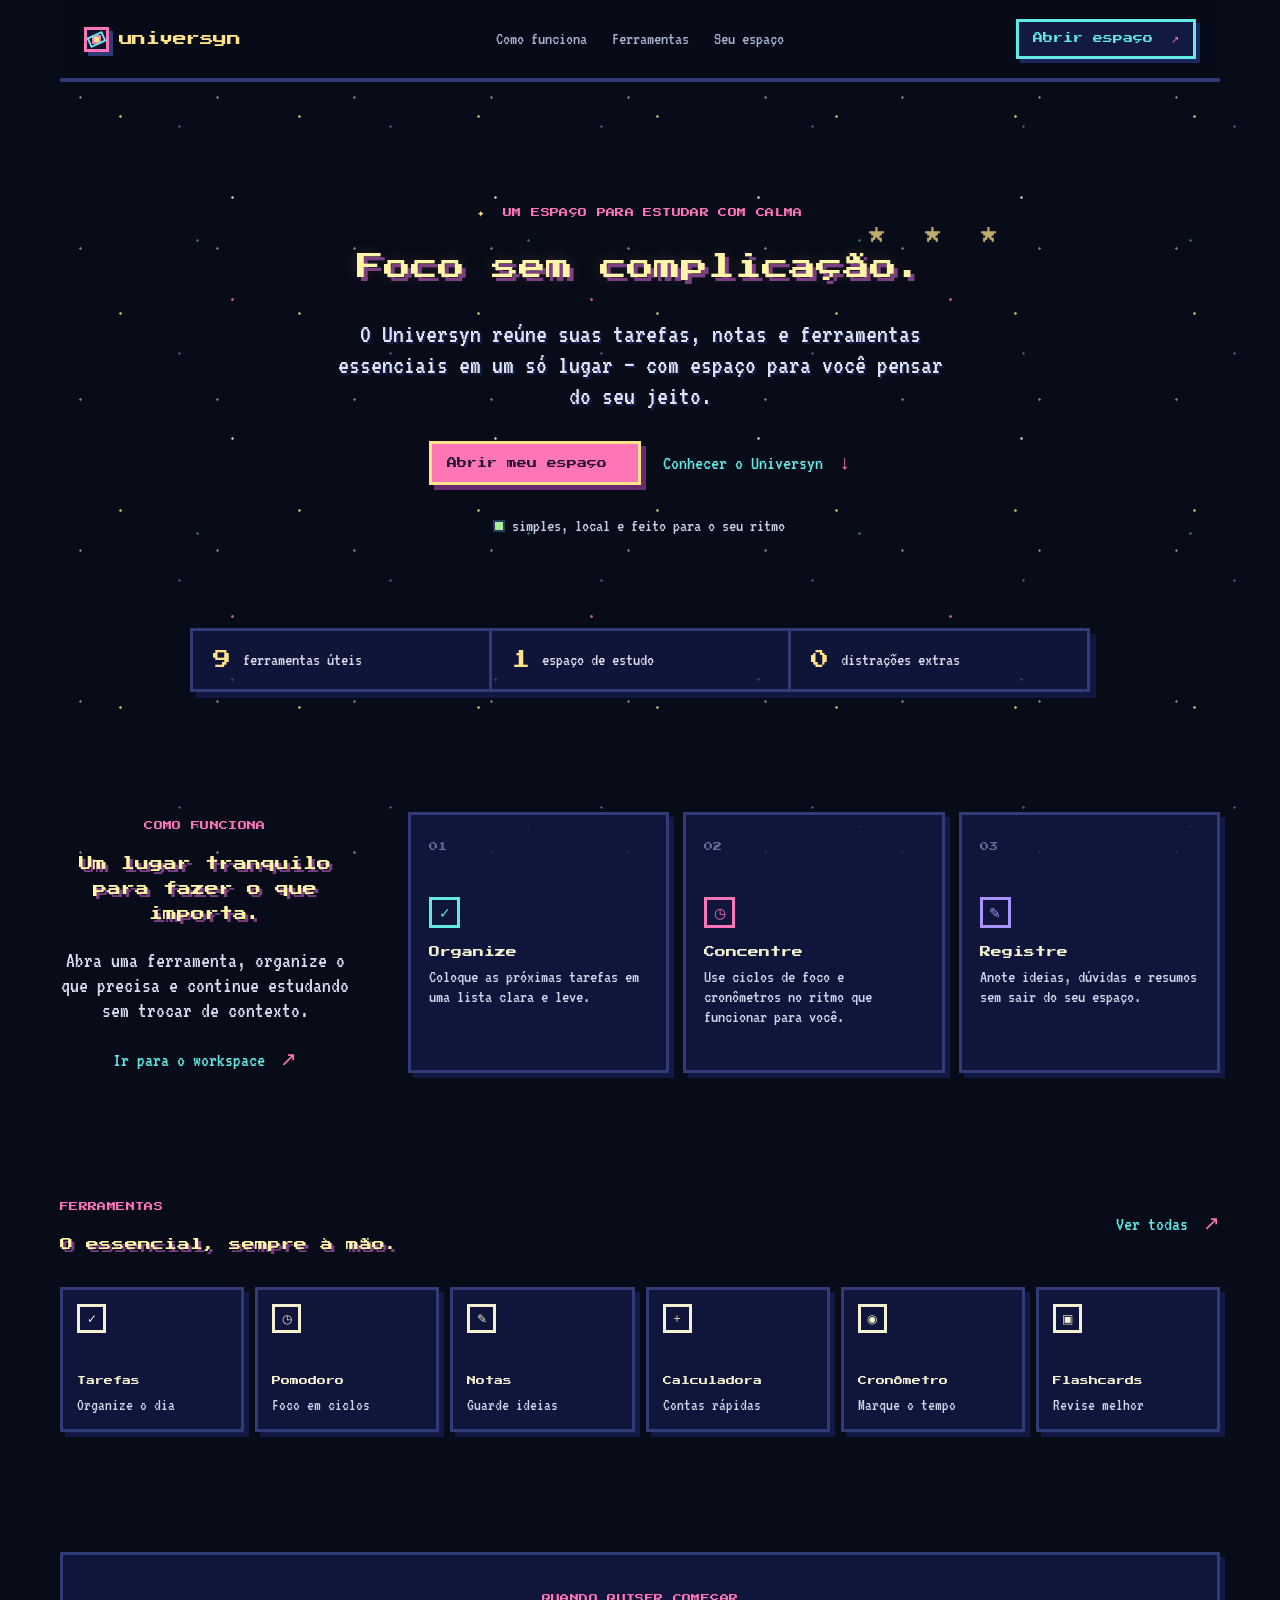
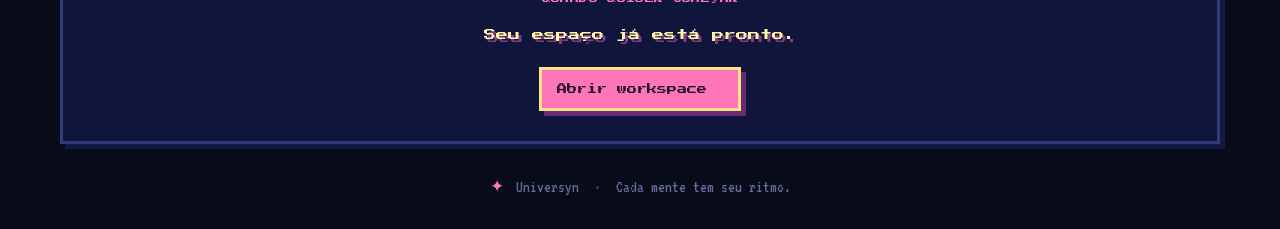
==== commit 37e04dd3: "Revert "feat: elevate Universyn brand presentation" This reverts commit 955f7526f33c782fa373d27783e1" ====
--- a/index.html
+++ b/index.html
@@ -3,12 +3,12 @@
 <head>
   <meta charset="UTF-8">
   <meta name="viewport" content="width=device-width, initial-scale=1.0">
-  <meta name="theme-color" content="#080b18">
-  <meta name="description" content="Universyn — seu universo pessoal para estudar, organizar ideias e manter o foco.">
-  <title>Universyn — cada mente é um universo</title>
+  <meta name="theme-color" content="#0b1018">
+  <meta name="description" content="Universyn — um espaço simples para estudar com mais clareza.">
+  <title>Universyn — seu espaço de estudo</title>
   <link rel="preconnect" href="https://fonts.googleapis.com">
   <link rel="preconnect" href="https://fonts.gstatic.com" crossorigin>
-  <link href="https://fonts.googleapis.com/css2?family=Press+Start+2P&family=VT323&display=swap" rel="stylesheet">
+  <link href="https://fonts.googleapis.com/css2?family=DM+Sans:wght@400;500;600&family=Space+Grotesk:wght@500;600&display=swap" rel="stylesheet">
   <link rel="stylesheet" href="style.css">
 </head>
 <body class="landing-page">
@@ -17,46 +17,32 @@
   <div class="site-shell">
     <nav class="landing-nav" aria-label="Navegação principal">
       <a class="brand" href="#inicio" aria-label="Universyn início"><span class="brand-mark"><span></span></span><span>universyn</span></a>
-      <div class="landing-links"><a href="#manifesto">A ideia</a><a href="#ferramentas">Ferramentas</a><a href="workspace.html">Seu espaço</a></div>
+      <div class="landing-links"><a href="#como-funciona">Como funciona</a><a href="#ferramentas">Ferramentas</a><a href="workspace.html">Seu espaço</a></div>
       <a class="nav-cta" href="workspace.html">Abrir espaço <span>↗</span></a>
       <button class="mobile-menu" id="mobile-menu" aria-label="Abrir menu">☰</button>
     </nav>
 
     <main id="inicio">
-      <section class="landing-hero brand-hero">
-        <div class="hero-copy">
-          <div class="eyebrow"><span class="spark">✦</span> UM UNIVERSO PARA O SEU FOCO</div>
-          <h1>Cada mente é um universo.</h1>
-          <p>O <strong>Universyn</strong> é um espaço de estudo feito para você organizar tarefas, registrar ideias e encontrar seu próprio ritmo — sem excesso, sem ruído.</p>
-          <div class="hero-actions"><a class="primary-btn" href="workspace.html">Entrar no meu universo <span>↗</span></a><a class="text-link" href="#manifesto">Conhecer a ideia <span>↓</span></a></div>
-          <div class="hero-proof"><span class="status-dot"></span><span>simples, personalizável e feito para o seu ritmo</span></div>
-        </div>
-        <div class="hero-orbit" aria-label="Prévia visual do espaço Universyn">
-          <div class="orbit-ring orbit-ring-one"></div><div class="orbit-ring orbit-ring-two"></div><div class="orbit-star">✦</div>
-          <div class="orbit-label orbit-label-top"><span class="signal-dot"></span> SEU ESPAÇO</div>
-          <div class="orbit-label orbit-label-bottom">foco sem complicação</div>
-          <div class="orbit-card orbit-card-main"><div class="orbit-card-top"><span class="mini-brand-mark">✦</span><span>universyn</span><i></i></div><div class="orbit-card-title">Hoje, no seu ritmo.</div><div class="orbit-task"><span>✓</span><div><strong>Revisar anotações</strong><small>próxima missão</small></div></div><div class="orbit-task is-muted"><span>◷</span><div><strong>25 min de foco</strong><small>pomodoro pronto</small></div></div><div class="orbit-progress"><span></span></div></div>
-          <div class="orbit-chip orbit-chip-cyan">✓ tarefas</div><div class="orbit-chip orbit-chip-pink">◷ foco</div><div class="orbit-chip orbit-chip-purple">✎ notas</div>
-        </div>
+      <section class="landing-hero">
+        <div class="eyebrow"><span class="spark">✦</span> UM ESPAÇO PARA ESTUDAR COM CALMA</div>
+        <h1>Foco sem complicação.</h1>
+        <p>O Universyn reúne suas tarefas, notas e ferramentas essenciais em um só lugar — com espaço para você pensar do seu jeito.</p>
+        <div class="hero-actions"><a class="primary-btn" href="workspace.html">Abrir meu espaço <span>↗</span></a><a class="text-link" href="#como-funciona">Conhecer o Universyn <span>↓</span></a></div>
+        <div class="hero-proof"><span class="status-dot"></span><span>simples, local e feito para o seu ritmo</span></div>
       </section>
 
-      <section class="landing-signal" aria-label="Resumo do Universyn"><div><strong>9</strong><span>ferramentas úteis</span></div><div><strong>1</strong><span>universo pessoal</span></div><div><strong>0</strong><span>distrações extras</span></div></section>
-
-      <section class="manifesto-section" id="manifesto">
-        <div class="manifesto-copy"><span class="eyebrow">A IDEIA POR TRÁS DA MARCA</span><h2>Liberdade para estudar do seu jeito.</h2><p>Nem toda mente funciona igual. O Universyn nasceu para ser um espaço flexível: você escolhe o que abrir, como organizar e onde colocar sua atenção.</p><a class="text-link" href="workspace.html">Explorar meu espaço <span>↗</span></a></div>
-        <div class="manifesto-quote"><span class="quote-mark">“</span><p>Um produto que respeita o seu ritmo transforma organização em tranquilidade.</p><span class="quote-sign">— Universyn</span></div>
-      </section>
+      <section class="landing-signal" aria-label="Resumo do Universyn"><div><strong>9</strong><span>ferramentas úteis</span></div><div><strong>1</strong><span>espaço de estudo</span></div><div><strong>0</strong><span>distrações extras</span></div></section>
 
       <section class="benefits-section" id="como-funciona">
-        <div class="section-intro"><span class="eyebrow">COMO FUNCIONA</span><h2>Um lugar tranquilo para fazer o que importa.</h2><p>Abra uma ferramenta, organize o que precisa e continue estudando sem trocar de contexto.</p></div>
+        <div class="section-intro"><span class="eyebrow">COMO FUNCIONA</span><h2>Um lugar tranquilo para fazer o que importa.</h2><p>Abra uma ferramenta, organize o que precisa e continue estudando sem trocar de contexto.</p><a class="text-link" href="workspace.html">Ir para o workspace <span>↗</span></a></div>
         <div class="benefit-grid"><article class="benefit-card"><span class="benefit-number">01</span><span class="benefit-icon cyan">✓</span><h3>Organize</h3><p>Coloque as próximas tarefas em uma lista clara e leve.</p></article><article class="benefit-card"><span class="benefit-number">02</span><span class="benefit-icon coral">◷</span><h3>Concentre</h3><p>Use ciclos de foco e cronômetros no ritmo que funcionar para você.</p></article><article class="benefit-card"><span class="benefit-number">03</span><span class="benefit-icon purple">✎</span><h3>Registre</h3><p>Anote ideias, dúvidas e resumos sem sair do seu espaço.</p></article></div>
       </section>
 
-      <section class="tools-preview-section" id="ferramentas"><div class="tools-preview-heading"><div><span class="eyebrow">FERRAMENTAS DO SEU UNIVERSO</span><h2>O essencial, sempre à mão.</h2></div><a class="text-link" href="workspace.html">Ver todas <span>↗</span></a></div><div class="tool-preview-grid"><a class="tool-preview-card cyan-card" href="workspace.html"><span>✓</span><strong>Tarefas</strong><small>Organize o dia</small></a><a class="tool-preview-card coral-card" href="workspace.html"><span>◷</span><strong>Pomodoro</strong><small>Foco em ciclos</small></a><a class="tool-preview-card purple-card" href="workspace.html"><span>✎</span><strong>Notas</strong><small>Guarde ideias</small></a><a class="tool-preview-card gold-card" href="workspace.html"><span>＋</span><strong>Calculadora</strong><small>Contas rápidas</small></a><a class="tool-preview-card cyan-card" href="workspace.html"><span>◉</span><strong>Cronômetro</strong><small>Marque o tempo</small></a><a class="tool-preview-card coral-card" href="workspace.html"><span>▣</span><strong>Flashcards</strong><small>Revise melhor</small></a></div></section>
+      <section class="tools-preview-section" id="ferramentas"><div class="tools-preview-heading"><div><span class="eyebrow">FERRAMENTAS</span><h2>O essencial, sempre à mão.</h2></div><a class="text-link" href="workspace.html">Ver todas <span>↗</span></a></div><div class="tool-preview-grid"><a class="tool-preview-card cyan-card" href="workspace.html"><span>✓</span><strong>Tarefas</strong><small>Organize o dia</small></a><a class="tool-preview-card coral-card" href="workspace.html"><span>◷</span><strong>Pomodoro</strong><small>Foco em ciclos</small></a><a class="tool-preview-card purple-card" href="workspace.html"><span>✎</span><strong>Notas</strong><small>Guarde ideias</small></a><a class="tool-preview-card gold-card" href="workspace.html"><span>＋</span><strong>Calculadora</strong><small>Contas rápidas</small></a><a class="tool-preview-card cyan-card" href="workspace.html"><span>◉</span><strong>Cronômetro</strong><small>Marque o tempo</small></a><a class="tool-preview-card coral-card" href="workspace.html"><span>▣</span><strong>Flashcards</strong><small>Revise melhor</small></a></div></section>
 
-      <section class="final-cta"><div><span class="eyebrow">QUANDO QUISER COMEÇAR</span><h2>Seu universo já está pronto.</h2><p>Abra o workspace e monte um espaço que tenha a sua cara.</p></div><a class="primary-btn" href="workspace.html">Abrir workspace <span>↗</span></a></section>
+      <section class="final-cta"><div><span class="eyebrow">QUANDO QUISER COMEÇAR</span><h2>Seu espaço já está pronto.</h2></div><a class="primary-btn" href="workspace.html">Abrir workspace <span>↗</span></a></section>
     </main>
-    <footer><span class="footer-mark">✦</span> Universyn <span>·</span> Cada mente é um universo.</footer>
+    <footer><span class="footer-mark">✦</span> Universyn <span>·</span> Cada mente tem seu ritmo.</footer>
   </div>
   <div class="toast" id="toast" role="status" aria-live="polite"></div><script src="script.js"></script>
 </body>
--- a/style.css
+++ b/style.css
@@ -99,15 +99,3 @@
 body.is-resizing { user-select: none; cursor: nwse-resize; }
 body.is-resizing .tool-window { transition: none; }
 .browser-frame-wrap { min-height: 145px; }
-
-
-/* Brand presentation layer — home refresh */
-.brand-hero{min-height:650px;display:grid;grid-template-columns:minmax(0,1fr) minmax(360px,480px);align-items:center;gap:52px;padding:82px 0 92px}
-.hero-copy{position:relative;z-index:2}.landing-hero h1{max-width:680px;font-size:25px;line-height:1.6;letter-spacing:-.02em}.landing-hero>p{max-width:600px}.hero-copy p strong{color:var(--ink)}
-.hero-orbit{height:440px;position:relative;display:grid;place-items:center;isolation:isolate}.orbit-ring{position:absolute;border:2px solid rgba(169,147,255,.28);border-radius:50%;transform:rotate(-20deg) scaleY(.45);animation:orbit-spin 18s linear infinite}.orbit-ring-one{width:390px;height:390px;border-color:rgba(98,233,229,.25)}.orbit-ring-two{width:270px;height:270px;transform:rotate(35deg) scaleY(.5);border-color:rgba(255,118,183,.3);animation-duration:12s;animation-direction:reverse}@keyframes orbit-spin{to{transform:rotate(340deg) scaleY(.45)}}
-.orbit-star{position:absolute;z-index:1;color:var(--yellow);font:24px var(--pixel);text-shadow:0 0 24px var(--pink);animation:pixel-float 2.2s steps(2,end) infinite}.orbit-card{position:relative;z-index:3;width:285px;padding:17px;border:3px solid var(--cyan);background:rgba(18,25,67,.96);box-shadow:8px 8px 0 #111944;transform:rotate(-2deg)}.orbit-card-top{display:flex;align-items:center;gap:8px;padding-bottom:13px;border-bottom:2px solid var(--line);color:var(--yellow);font:9px var(--pixel)}.orbit-card-top i{width:8px;height:8px;margin-left:auto;background:var(--lime);box-shadow:0 0 0 2px #293961}.mini-brand-mark{display:grid;place-items:center;width:21px;height:21px;border:2px solid var(--pink);color:var(--cyan);font-size:12px}.orbit-card-title{margin:19px 0 15px;color:var(--yellow);font:11px var(--pixel);line-height:1.6}.orbit-task{display:flex;align-items:center;gap:10px;padding:9px 0;border-top:2px solid rgba(48,59,120,.7)}.orbit-task>span{display:grid;place-items:center;width:25px;height:25px;border:2px solid var(--cyan);color:var(--cyan);font-size:13px}.orbit-task.is-muted>span{border-color:var(--pink);color:var(--pink)}.orbit-task strong,.orbit-task small{display:block}.orbit-task strong{color:var(--ink);font-size:17px;font-weight:400}.orbit-task small{color:var(--dim);font-size:14px}.orbit-progress{height:7px;margin-top:10px;background:#242d63}.orbit-progress span{display:block;width:64%;height:100%;background:var(--pink)}.orbit-chip{position:absolute;z-index:4;padding:8px 10px;border:2px solid currentColor;background:var(--panel);font-size:16px;box-shadow:4px 4px 0 #111944}.orbit-chip-cyan{top:56px;right:5px;color:var(--cyan);transform:rotate(4deg)}.orbit-chip-pink{bottom:73px;left:0;color:var(--pink);transform:rotate(-5deg)}.orbit-chip-purple{right:20px;bottom:25px;color:var(--purple);transform:rotate(4deg)}.orbit-label{position:absolute;z-index:4;color:var(--dim);font:8px var(--pixel);letter-spacing:.04em}.orbit-label-top{top:9px;left:34px;color:var(--cyan)}.orbit-label-bottom{bottom:23px;left:50%;transform:translateX(-50%);color:var(--pink)}.orbit-label .signal-dot{margin-right:7px}
-.manifesto-section{display:grid;grid-template-columns:1fr 1fr;gap:80px;align-items:center;padding:108px 0;border-top:3px solid var(--line);border-bottom:3px solid var(--line)}.manifesto-copy h2{max-width:450px;margin-top:17px;color:var(--yellow);font:15px/1.75 var(--pixel);text-shadow:3px 3px 0 #4c347a}.manifesto-copy p{max-width:480px;margin-top:20px;color:var(--muted);font-size:23px;line-height:1.15}.manifesto-copy .text-link{display:inline-block;margin-top:25px}.manifesto-quote{position:relative;padding:36px 38px 30px;border:3px solid var(--purple);background:rgba(18,25,67,.7);box-shadow:7px 7px 0 #111944}.quote-mark{position:absolute;top:9px;left:22px;color:var(--pink);font:35px var(--pixel)}.manifesto-quote p{color:var(--ink);font-size:29px;line-height:1.05}.quote-sign{display:block;margin-top:22px;color:var(--cyan);font-size:18px}
-.final-cta{position:relative;overflow:hidden}.final-cta:after{content:'✦  ✦  ✦';position:absolute;right:28px;top:15px;color:var(--purple);font:12px var(--pixel);opacity:.8}.final-cta p{margin-top:10px;color:var(--muted);font-size:20px}.final-cta .primary-btn{position:relative;z-index:1}
-@media(max-width:930px){.brand-hero{grid-template-columns:1fr;gap:20px;padding-top:72px}.hero-orbit{max-width:560px;width:100%;margin:0 auto}.manifesto-section{gap:38px}.orbit-chip-cyan{right:7%}}
-@media(max-width:680px){.brand-hero{min-height:auto;padding:68px 0 74px}.landing-hero h1{font-size:18px;line-height:1.75}.landing-hero>p{font-size:22px}.hero-actions{align-items:flex-start;flex-direction:column;gap:18px}.hero-orbit{height:350px;transform:scale(.88);transform-origin:center top;margin-bottom:-38px}.orbit-ring-one{width:330px;height:330px}.orbit-ring-two{width:235px;height:235px}.orbit-chip-cyan{right:0}.orbit-chip-purple{right:2px}.orbit-label-top{left:7px}.manifesto-section{grid-template-columns:1fr;gap:35px;padding:76px 0}.manifesto-copy h2{font-size:13px}.manifesto-copy p{font-size:21px}.manifesto-quote{padding:33px 25px 26px}.manifesto-quote p{font-size:25px}.final-cta{align-items:flex-start;flex-direction:column;padding:26px 23px}.final-cta:after{display:none}.final-cta p{font-size:18px}.landing-signal{flex-direction:column}.landing-signal>div{padding:13px 16px}.landing-signal>div+div{border-top:3px solid var(--line);border-left:0}.tools-preview-heading{align-items:flex-start;flex-direction:column;gap:13px}}
-@media(prefers-reduced-motion:reduce){.stars,.orbit-ring,.orbit-star{animation:none}.primary-btn,.benefit-card,.tool-preview-card{transition:none}}
